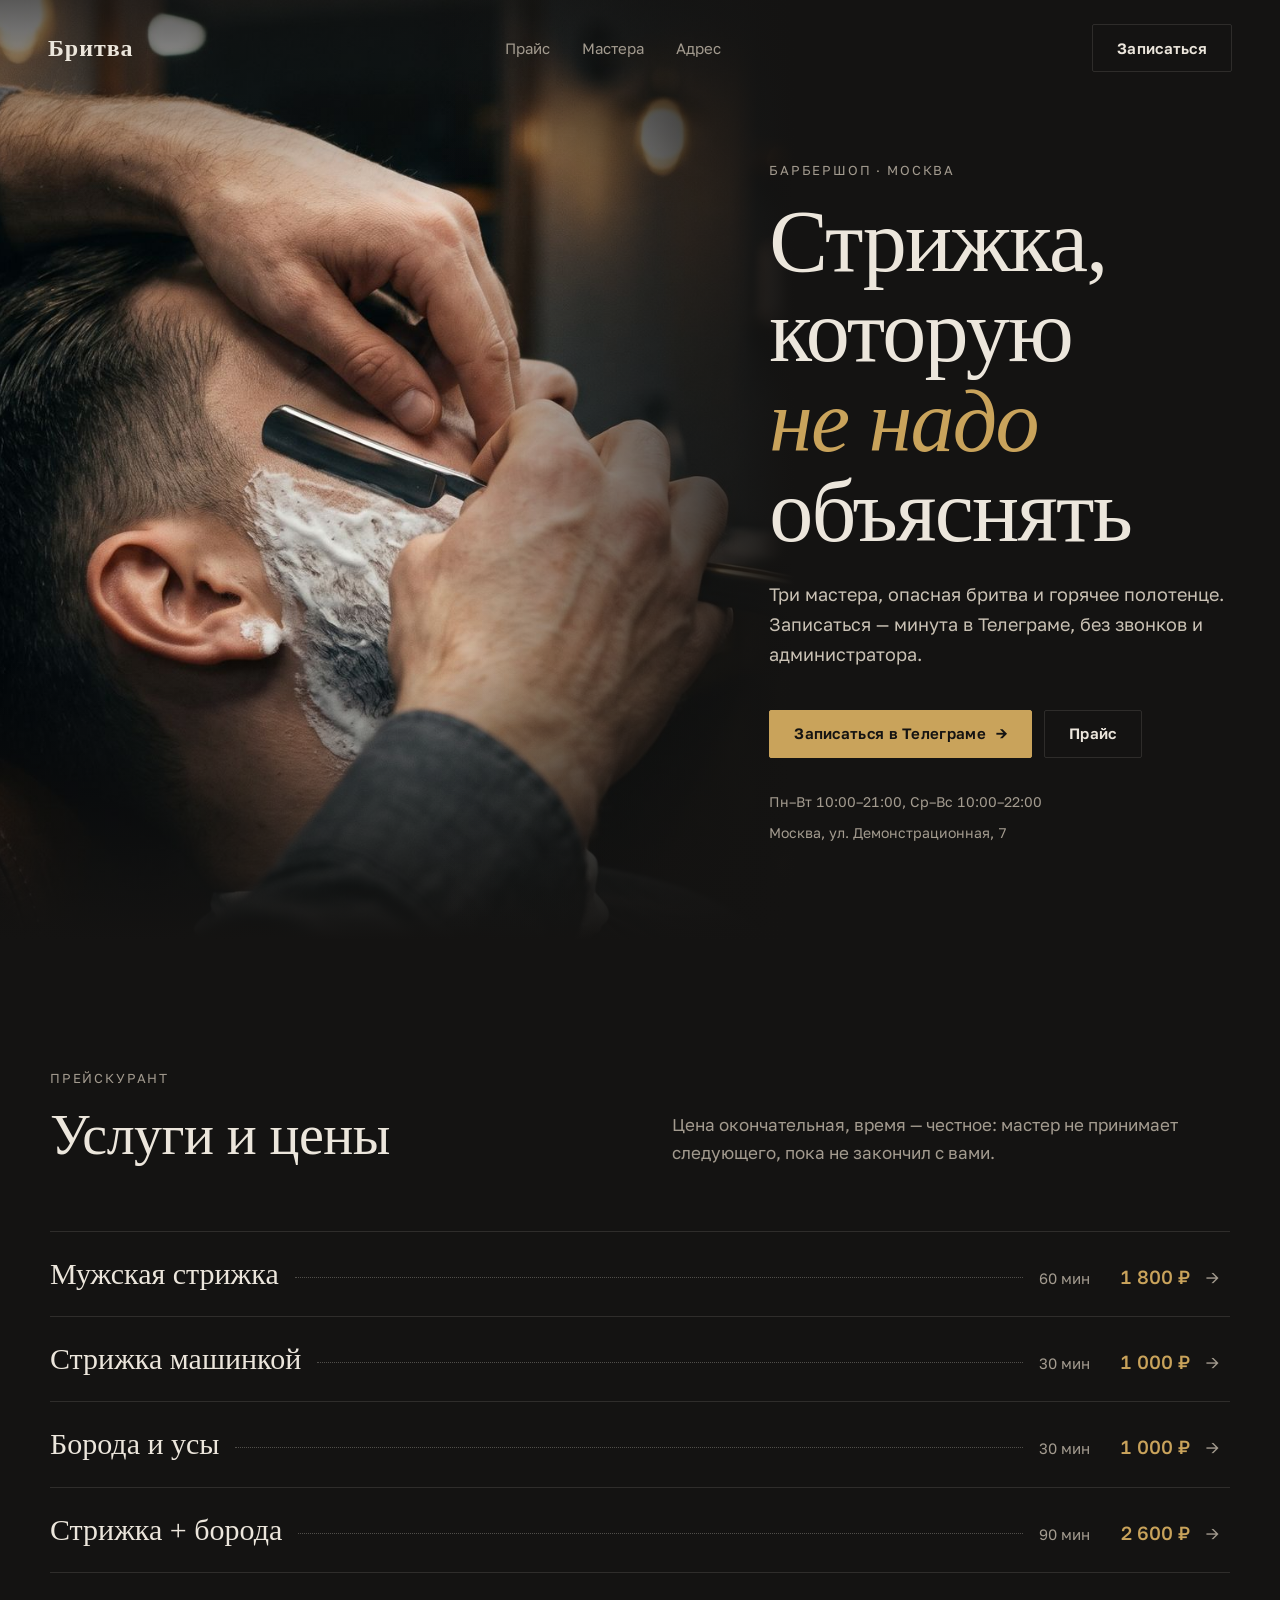
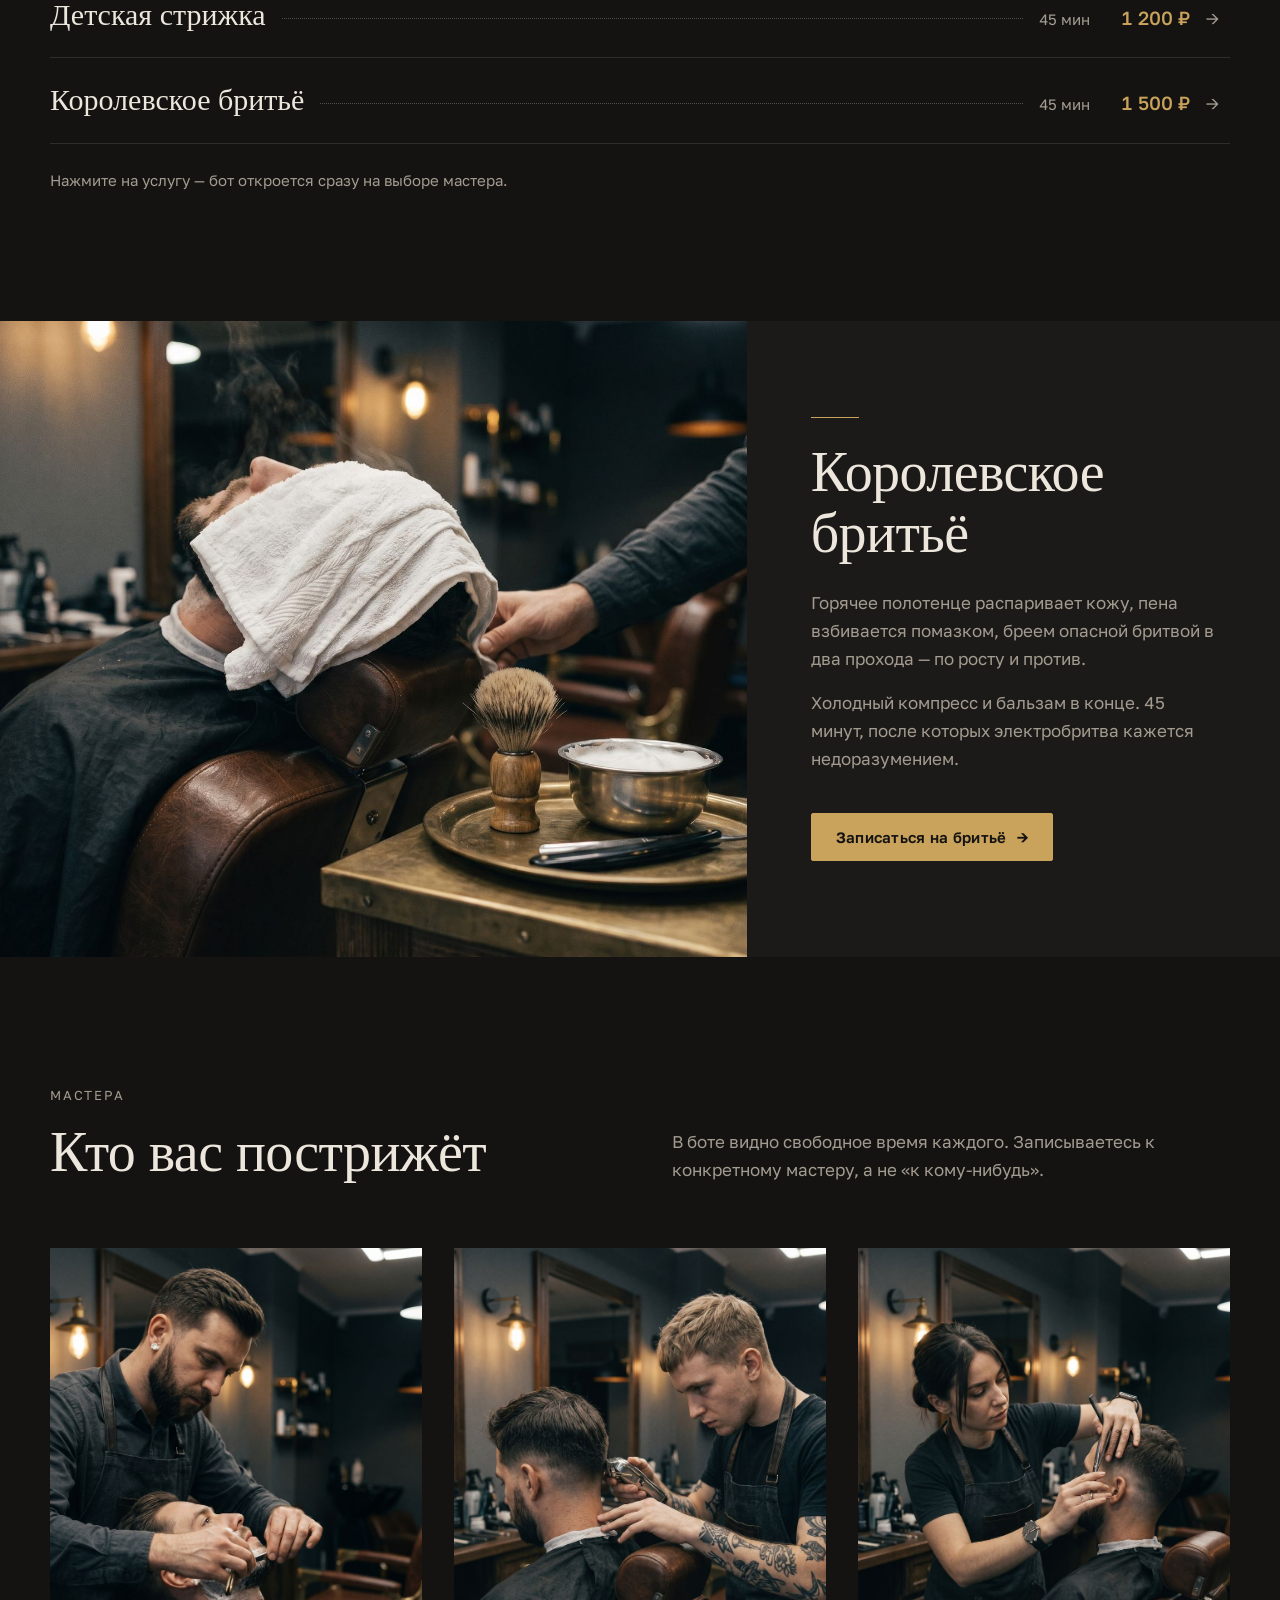
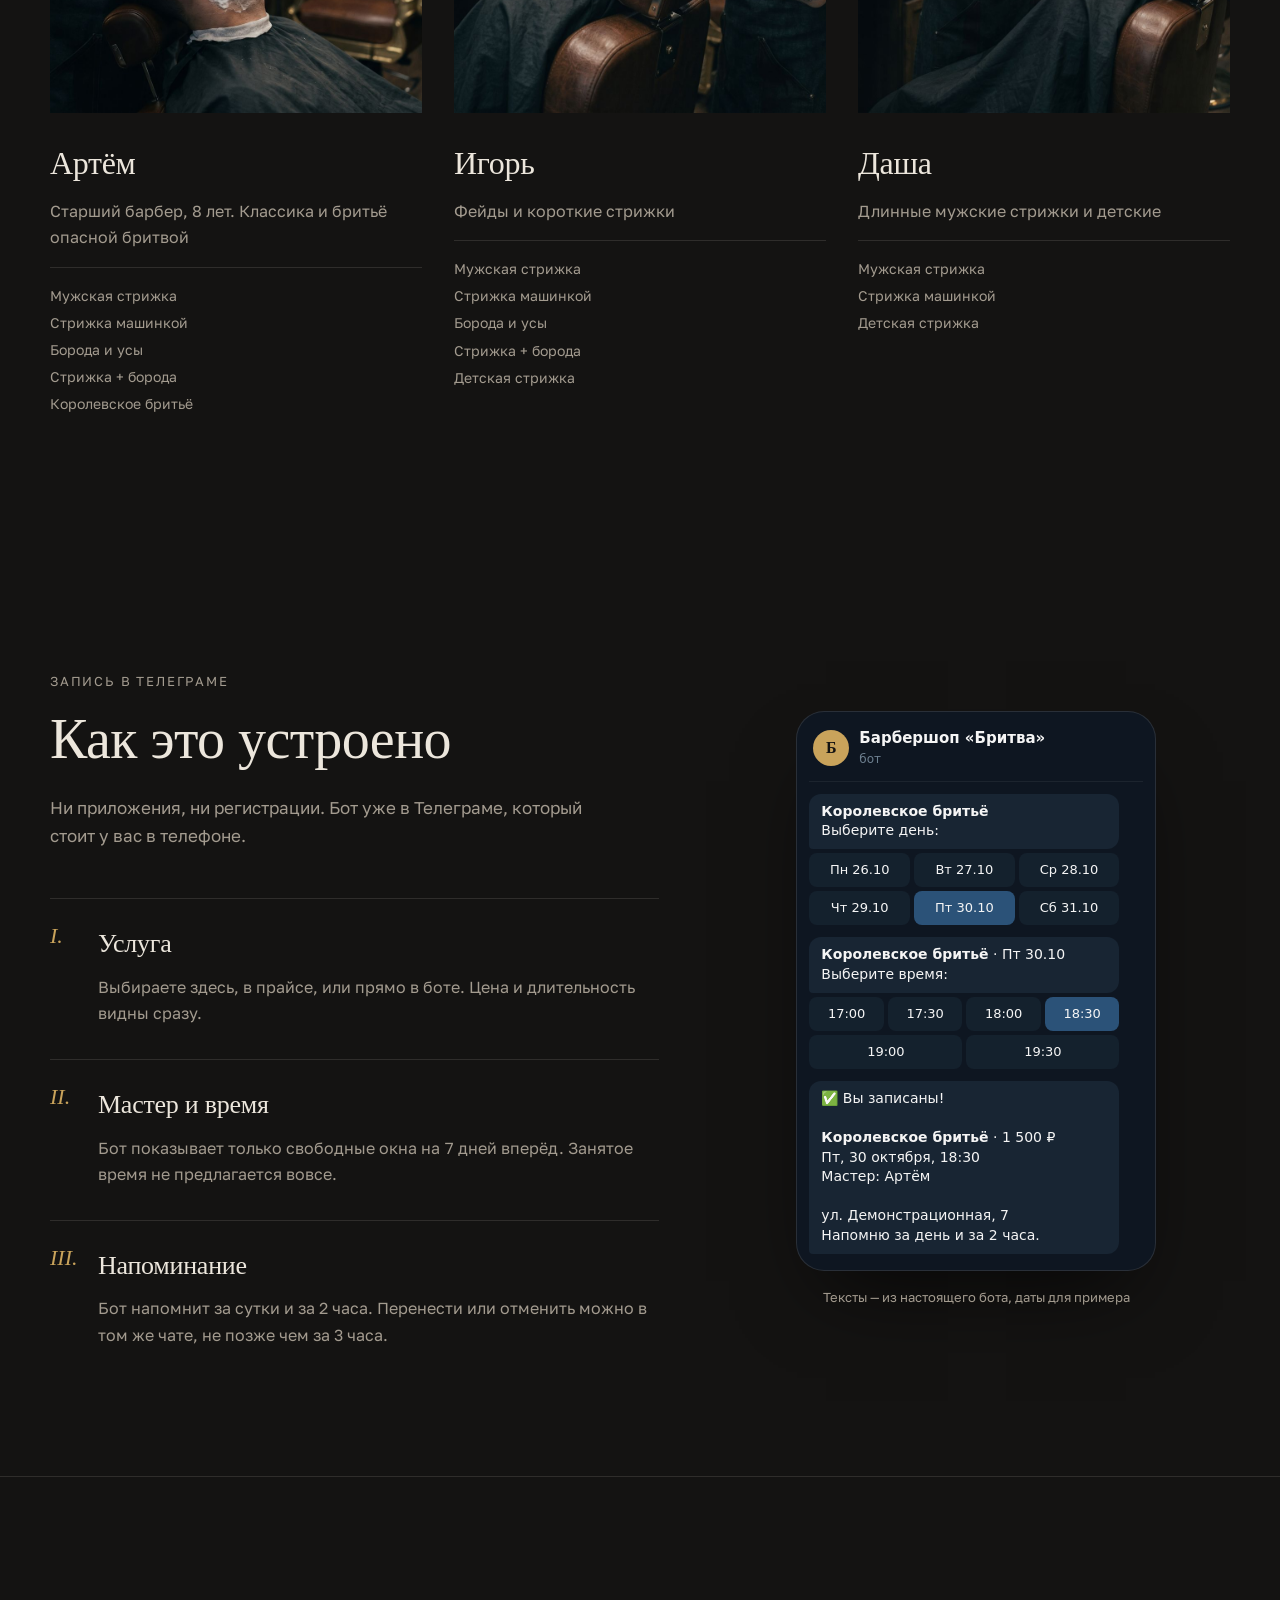
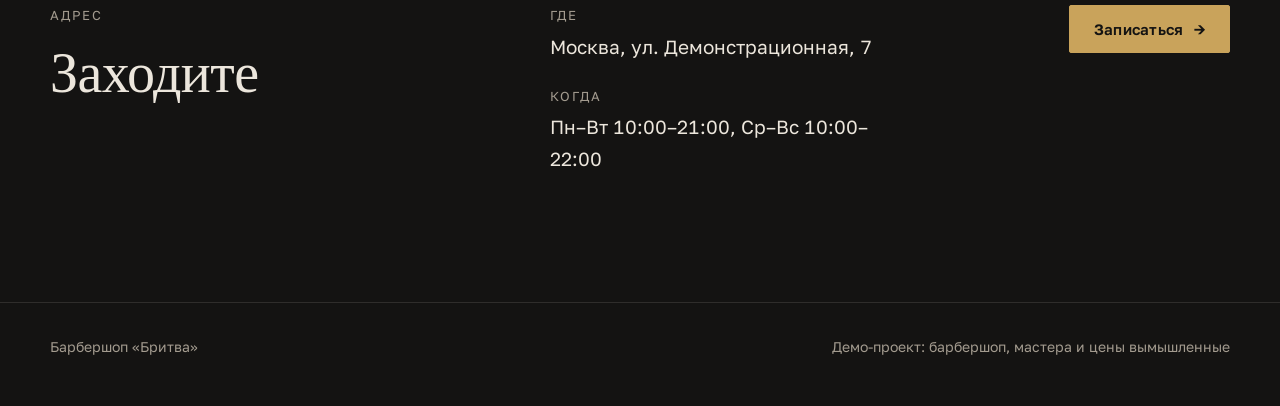
==== site/index.html @ e1ea2d34 "Сайт: фото мастеров за работой, первый экран с фото слева Снимки из Gemini сжимает site/compress.py " ====
<!doctype html>
<!-- Собрано site/build.py из template.html и bot/seed.py — руками не править -->
<html lang="ru">
<head>
<meta charset="utf-8">
<meta name="viewport" content="width=device-width, initial-scale=1">
<title>Бритва — барбершоп, запись в Телеграме</title>
<meta name="description" content="Мужские стрижки, борода и королевское бритьё. Три мастера, запись в Телеграме за минуту.">
<meta name="theme-color" content="#141312">
<link rel="icon" href="data:image/svg+xml,%3Csvg xmlns='http://www.w3.org/2000/svg' viewBox='0 0 32 32'%3E%3Crect width='32' height='32' fill='%23141312'/%3E%3Ctext x='16' y='24' font-family='Georgia,serif' font-size='22' font-weight='700' fill='%23c9a35b' text-anchor='middle'%3E%D0%91%3C/text%3E%3C/svg%3E">
<link rel="preconnect" href="https://fonts.googleapis.com">
<link rel="preconnect" href="https://fonts.gstatic.com" crossorigin>
<link href="https://fonts.googleapis.com/css2?family=Golos+Text:wght@400;500;600&family=Old+Standard+TT:ital,wght@0,400;0,700;1,400&display=swap" rel="stylesheet">
<style>
:root {
  --bg: #141312;
  --surface: #1c1a18;
  --text: #ece6dc;
  --muted: #a39b8f;
  --brass: #c9a35b;
  --line: rgb(236 230 220 / .12);
  --serif: "Old Standard TT", "Times New Roman", serif;
  --sans: "Golos Text", system-ui, sans-serif;
  --gutter: clamp(16px, 4vw, 48px);
  --wrap: 1180px;
  --section: 128px;
  --ease: cubic-bezier(.2, .7, .2, 1);
  color-scheme: dark;
}
* { box-sizing: border-box; }
html { scroll-behavior: smooth; }
body {
  margin: 0;
  background: var(--bg);
  color: var(--text);
  font: 400 17px/1.65 var(--sans);
  font-variant-numeric: tabular-nums;
  -webkit-font-smoothing: antialiased;
}
img { display: block; max-width: 100%; height: auto; }
a { color: inherit; }
:focus-visible { outline: 2px solid var(--brass); outline-offset: 3px; }

.wrap { width: min(100% - 2 * var(--gutter), var(--wrap)); margin-inline: auto; }
h1, h2, h3 { font-family: var(--serif); font-weight: 400; margin: 0; letter-spacing: -.01em; }
h2 { font-size: clamp(36px, 5vw, 56px); line-height: 1.1; }
.kicker {
  font-size: 13px; letter-spacing: .14em; text-transform: uppercase;
  color: var(--muted); margin: 0 0 16px;
}
.blade { display: block; width: 48px; height: 1px; background: var(--brass); border: 0; margin: 0 0 24px; }
.lead { color: var(--muted); max-width: 52ch; margin: 24px 0 0; }

.btn {
  display: inline-flex; align-items: center; gap: 10px;
  min-height: 48px; padding: 0 24px;
  background: var(--brass); color: var(--bg);
  font: 600 15px/1 var(--sans); letter-spacing: .02em; text-decoration: none;
  border-radius: 2px; border: 1px solid var(--brass);
  transition: background .2s var(--ease), color .2s var(--ease);
}
.btn:hover { background: #d8b673; }
.btn-ghost { background: transparent; color: var(--text); border-color: var(--line); }
.btn-ghost:hover { background: transparent; border-color: var(--brass); color: var(--brass); }

/* Шапка поверх фото: прозрачная, без липкости — кнопка записи и так есть в каждом блоке */
.top {
  position: absolute; inset: 0 0 auto; z-index: 2;
  display: flex; align-items: center; justify-content: space-between; gap: 16px;
  padding: 24px var(--gutter);
}
.logo { display: inline-flex; align-items: center; min-height: 44px; font: 700 24px/1 var(--serif); letter-spacing: .04em; text-decoration: none; }
.top nav { display: flex; gap: 32px; font-size: 15px; }
.top nav a { text-decoration: none; color: var(--muted); }
.top nav a:hover { color: var(--text); }

.hero { position: relative; min-height: min(92svh, 860px); display: grid; align-items: end; overflow: hidden; }
/* Фото только слева: рука с бритвой доходит до середины кадра и под текстом
   спорила бы с заголовком. Правый край растворяется в фоне страницы. */
.hero-photo { position: absolute; inset: 0 38% 0 0; background: var(--surface); }
.hero-photo img { width: 100%; height: 100%; object-fit: cover; object-position: 20% center; }
.hero-photo::after {
  content: ""; position: absolute; inset: 0;
  background: linear-gradient(90deg, rgb(20 19 18 / 0) 55%, var(--bg) 100%),
              linear-gradient(180deg, rgb(20 19 18 / .7) 0, rgb(20 19 18 / 0) 22%),
              linear-gradient(0deg, var(--bg) 0, rgb(20 19 18 / 0) 30%);
}
.hero-body { position: relative; z-index: 1; padding-block: 160px 96px; }
.hero-text { margin-left: auto; max-width: min(520px, 36vw); }
.hero h1 { font-size: clamp(48px, 7vw, 88px); line-height: 1.02; letter-spacing: -.02em; }
.hero h1 em { color: var(--brass); white-space: nowrap; }
.hero .lead { color: #c9c1b4; font-size: 18px; }
.hero-cta { display: flex; flex-wrap: wrap; gap: 12px; margin-top: 40px; }
.hero-facts { display: flex; flex-wrap: wrap; gap: 8px 24px; margin: 32px 0 0; padding: 0; list-style: none; font-size: 14px; color: var(--muted); }

section { padding-block: var(--section); }
.head { display: grid; grid-template-columns: 1fr 1fr; gap: 24px 64px; align-items: end; margin-bottom: 64px; }
.head .lead { margin: 0; }

/* Прейскурант: каждая строка — ссылка на запись этой услуги */
.menu { list-style: none; margin: 0; padding: 0; border-top: 1px solid var(--line); }
.menu-row {
  display: grid; grid-template-columns: auto 1fr auto auto 24px; align-items: baseline; gap: 16px;
  padding: 24px 0; border-bottom: 1px solid var(--line); text-decoration: none;
}
.menu-title { font: 400 clamp(22px, 2.6vw, 30px)/1.2 var(--serif); }
.menu-leader { border-bottom: 1px dotted rgb(236 230 220 / .28); transform: translateY(-6px); }
.menu-min { color: var(--muted); font-size: 15px; }
.menu-price { color: var(--brass); font-weight: 500; font-size: 19px; min-width: 7ch; text-align: right; }
.menu-go { color: var(--muted); transition: transform .2s var(--ease), color .2s var(--ease); }
.menu-row:hover .menu-title, .menu-row:focus-visible .menu-title { color: var(--brass); }
.menu-row:hover .menu-go, .menu-row:focus-visible .menu-go { color: var(--brass); transform: translateX(4px); }
.menu-note { color: var(--muted); font-size: 15px; margin: 24px 0 0; }

.feature { display: grid; grid-template-columns: 7fr 5fr; background: var(--surface); }
.feature-photo { min-height: 520px; background: var(--bg); }
.feature-photo img { width: 100%; height: 100%; object-fit: cover; }
.feature-body { padding: 96px clamp(24px, 5vw, 80px); align-self: center; }
.feature-body h2 { margin-bottom: 24px; }
.feature-body p { color: var(--muted); margin: 0 0 16px; max-width: 42ch; }
.feature-body .btn { margin-top: 24px; }

.masters { display: grid; grid-template-columns: repeat(3, 1fr); gap: 32px; }
.master figure { margin: 0; aspect-ratio: 4 / 5; background: var(--surface); overflow: hidden; }
.master img { width: 100%; height: 100%; object-fit: cover; }
.master h3 { font-size: 32px; margin: 24px 0 8px; }
.master p { color: var(--muted); margin: 0 0 16px; font-size: 16px; }
.master ul { list-style: none; margin: 0; padding: 16px 0 0; border-top: 1px solid var(--line); font-size: 14px; color: var(--muted); }
.master li + li { margin-top: 4px; }

.how { display: grid; grid-template-columns: 6fr 5fr; gap: 64px; align-items: center; }
.steps { list-style: none; margin: 48px 0 0; padding: 0; display: grid; gap: 32px; counter-reset: step; }
.steps li { display: grid; grid-template-columns: 48px 1fr; border-top: 1px solid var(--line); padding-top: 24px; counter-increment: step; }
.steps li::before { content: counter(step, upper-roman) "."; grid-row: span 2; font: italic 400 22px/1.2 var(--serif); color: var(--brass); }
.steps h3 { font-size: 26px; margin: 0 0 8px; }
.steps p { margin: 0; color: var(--muted); font-size: 16px; }

/* Макет переписки: цвета тёмной темы Telegram, а не палитры сайта, — узнаваться должен чат */
.phone { margin: 0; justify-self: center; width: min(100%, 360px); }
.chat {
  border: 1px solid var(--line); border-radius: 28px; padding: 16px 12px 12px;
  background: #0e1621; font: 400 14px/1.4 system-ui, sans-serif; color: #f5f5f5;
  box-shadow: 0 40px 80px -30px rgb(0 0 0 / .7);
}
.chat-head { display: flex; align-items: center; gap: 10px; padding: 0 4px 12px; border-bottom: 1px solid rgb(255 255 255 / .06); margin-bottom: 12px; }
.chat-ava { width: 36px; height: 36px; border-radius: 50%; display: grid; place-items: center; background: var(--brass); color: var(--bg); font: 700 16px/1 var(--serif); }
.chat-head b { display: block; font-size: 15px; }
.chat-head small { color: #6d7f8f; font-size: 12px; }
.msg { background: #182533; border-radius: 12px 12px 12px 4px; padding: 8px 12px; margin: 0 24px 4px 0; white-space: pre-line; }
.keys { display: grid; gap: 4px; margin: 0 24px 12px 0; }
.keys div { display: grid; grid-auto-flow: column; grid-auto-columns: 1fr; gap: 4px; }
.keys span { background: rgb(24 37 51 / .7); border-radius: 8px; padding: 8px 4px; text-align: center; font-size: 13px; }
.keys .on { background: #2b5278; }
.phone figcaption { margin-top: 16px; text-align: center; font-size: 13px; color: var(--muted); }

/* Липкая запись на телефоне: прайс длинный, до кнопки в шапке далеко */
.dock { display: none; }
@media (max-width: 600px) {
  .dock {
    display: flex; position: fixed; inset: auto 12px 12px; z-index: 5; justify-content: center;
    transition: transform .25s var(--ease), opacity .25s var(--ease);
  }
  .dock .btn { width: 100%; justify-content: center; box-shadow: 0 12px 32px rgb(0 0 0 / .5); }
  .dock[data-hidden] { transform: translateY(150%); opacity: 0; pointer-events: none; }
  footer { padding-bottom: 96px; }
}

.visit { border-top: 1px solid var(--line); }
.visit-grid { display: grid; grid-template-columns: 5fr 4fr 3fr; gap: 48px; align-items: start; }
.visit dl { margin: 0; display: grid; gap: 24px; }
.visit dt { font-size: 13px; letter-spacing: .14em; text-transform: uppercase; color: var(--muted); margin-bottom: 4px; }
.visit dd { margin: 0; font-size: 19px; }
.visit .cta { justify-self: end; }

footer { padding-block: 32px 48px; border-top: 1px solid var(--line); color: var(--muted); font-size: 14px; }
footer .wrap { display: flex; flex-wrap: wrap; justify-content: space-between; gap: 8px 24px; }

.ph { display: grid; place-items: center; width: 100%; height: 100%; color: var(--muted); font-size: 13px; letter-spacing: .14em; text-transform: uppercase; border: 1px dashed var(--line); }

/* Один срежиссированный момент — вход заголовка; остальное не двигается само */
@keyframes rise { from { opacity: 0; transform: translateY(12px); } }
.hero-text > * { animation: rise .7s var(--ease) both; }
.hero-text > :nth-child(2) { animation-delay: .08s; }
.hero-text > :nth-child(3) { animation-delay: .16s; }
.hero-text > :nth-child(4) { animation-delay: .24s; }
@media (prefers-reduced-motion: reduce) {
  html { scroll-behavior: auto; }
  *, *::before, *::after { animation: none !important; transition: none !important; }
}

@media (max-width: 900px) {
  :root { --section: 80px; }
  .top nav { display: none; }
  /* Узко делить экран пополам нельзя: фото на всю ширину, текст поверх нижней тёмной части */
  .hero-photo { inset: 0; }
  .hero-photo::after { background: linear-gradient(180deg, rgb(20 19 18 / .6) 0, rgb(20 19 18 / 0) 25%, rgb(20 19 18 / .3) 45%, var(--bg) 85%); }
  .hero-text { max-width: 560px; margin-left: 0; }
  .head, .feature, .visit-grid { grid-template-columns: 1fr; }
  .head { margin-bottom: 40px; }
  .feature-photo { min-height: 0; aspect-ratio: 3 / 2; }
  .feature-body { padding: 56px var(--gutter); }
  .masters { grid-template-columns: 1fr; gap: 48px; }
  .how { grid-template-columns: 1fr; gap: 56px; }
  .master figure { aspect-ratio: 4 / 5; max-height: 520px; }
  .visit .cta { justify-self: start; }
}
@media (max-width: 600px) {
  body { font-size: 16px; }
  .hero { min-height: 0; align-items: stretch; }
  .hero-photo { position: relative; aspect-ratio: 4 / 5; inset: auto; }
  .hero-photo img { object-position: 35% center; }
  .hero-photo::after { background: linear-gradient(0deg, var(--bg) 0, rgb(20 19 18 / 0) 45%); }
  .hero { display: block; }
  .hero-body { padding-block: 0 64px; margin-top: -96px; }
  .hero-cta .btn { flex: 1 1 100%; justify-content: center; }
  .menu-row { grid-template-columns: 1fr auto 20px; gap: 4px 12px; padding: 20px 0; }
  .menu-leader { display: none; }
  .menu-title { grid-column: 1; }
  .menu-price { grid-column: 2; grid-row: 1; }
  .menu-go { grid-column: 3; grid-row: 1; }
  .menu-min { grid-column: 1; grid-row: 2; font-size: 14px; }
}
</style>
</head>
<body>

<header class="hero">
  <div class="top">
    <a class="logo" href="#">Бритва</a>
    <nav aria-label="Разделы">
      <a href="#price">Прайс</a>
      <a href="#masters">Мастера</a>
      <a href="#visit">Адрес</a>
    </nav>
    <a class="btn btn-ghost" href="https://t.me/britvaa_demo_bot">Записаться</a>
  </div>
  <div class="hero-photo"><img src="img/hero.jpg" alt="Кресло и зеркало в зале барбершопа" width="1600" height="900" fetchpriority="high" decoding="async"></div>
  <div class="wrap hero-body">
    <div class="hero-text">
      <p class="kicker">Барбершоп · Москва</p>
      <h1>Стрижка, которую <em>не надо</em> объяснять</h1>
      <p class="lead">Три мастера, опасная бритва и горячее полотенце. Записаться — минута в Телеграме, без звонков и администратора.</p>
      <div class="hero-cta">
        <a class="btn" href="https://t.me/britvaa_demo_bot">Записаться в Телеграме <span aria-hidden="true">→</span></a>
        <a class="btn btn-ghost" href="#price">Прайс</a>
      </div>
      <ul class="hero-facts">
        <li>Пн–Вт 10:00–21:00, Ср–Вс 10:00–22:00</li>
        <li>Москва, ул. Демонстрационная, 7</li>
      </ul>
    </div>
  </div>
</header>

<main>
<section id="price">
  <div class="wrap">
    <div class="head">
      <div>
        <p class="kicker">Прейскурант</p>
        <h2>Услуги и цены</h2>
      </div>
      <p class="lead">Цена окончательная, время — честное: мастер не принимает следующего, пока не закончил с вами.</p>
    </div>
    <ol class="menu">
      <li><a class="menu-row" href="https://t.me/britvaa_demo_bot?start=s1"><span class="menu-title">Мужская стрижка</span><span class="menu-leader"></span><span class="menu-min">60&nbsp;мин</span><span class="menu-price">1&nbsp;800&nbsp;₽</span><span class="menu-go" aria-hidden="true">→</span></a></li>
      <li><a class="menu-row" href="https://t.me/britvaa_demo_bot?start=s2"><span class="menu-title">Стрижка машинкой</span><span class="menu-leader"></span><span class="menu-min">30&nbsp;мин</span><span class="menu-price">1&nbsp;000&nbsp;₽</span><span class="menu-go" aria-hidden="true">→</span></a></li>
      <li><a class="menu-row" href="https://t.me/britvaa_demo_bot?start=s3"><span class="menu-title">Борода и усы</span><span class="menu-leader"></span><span class="menu-min">30&nbsp;мин</span><span class="menu-price">1&nbsp;000&nbsp;₽</span><span class="menu-go" aria-hidden="true">→</span></a></li>
      <li><a class="menu-row" href="https://t.me/britvaa_demo_bot?start=s4"><span class="menu-title">Стрижка + борода</span><span class="menu-leader"></span><span class="menu-min">90&nbsp;мин</span><span class="menu-price">2&nbsp;600&nbsp;₽</span><span class="menu-go" aria-hidden="true">→</span></a></li>
      <li><a class="menu-row" href="https://t.me/britvaa_demo_bot?start=s5"><span class="menu-title">Детская стрижка</span><span class="menu-leader"></span><span class="menu-min">45&nbsp;мин</span><span class="menu-price">1&nbsp;200&nbsp;₽</span><span class="menu-go" aria-hidden="true">→</span></a></li>
      <li><a class="menu-row" href="https://t.me/britvaa_demo_bot?start=s6"><span class="menu-title">Королевское бритьё</span><span class="menu-leader"></span><span class="menu-min">45&nbsp;мин</span><span class="menu-price">1&nbsp;500&nbsp;₽</span><span class="menu-go" aria-hidden="true">→</span></a></li>
    </ol>
    <p class="menu-note">Нажмите на услугу — бот откроется сразу на выборе мастера.</p>
  </div>
</section>

<div class="feature">
  <div class="feature-photo"><img src="img/detail-shave.jpg" alt="Королевское бритьё опасной бритвой" width="1500" height="1000" loading="lazy" decoding="async"></div>
  <div class="feature-body">
    <hr class="blade">
    <h2>Королевское бритьё</h2>
    <p>Горячее полотенце распаривает кожу, пена взбивается помазком, бреем опасной бритвой в два прохода — по росту и против.</p>
    <p>Холодный компресс и бальзам в конце. 45 минут, после которых электробритва кажется недоразумением.</p>
    <a class="btn" href="https://t.me/britvaa_demo_bot?start=s6">Записаться на бритьё <span aria-hidden="true">→</span></a>
  </div>
</div>

<section id="masters">
  <div class="wrap">
    <div class="head">
      <div>
        <p class="kicker">Мастера</p>
        <h2>Кто вас пострижёт</h2>
      </div>
      <p class="lead">В боте видно свободное время каждого. Записываетесь к конкретному мастеру, а не «к кому-нибудь».</p>
    </div>
    <div class="masters">
      <article class="master">
        <figure><img src="img/master-artem.jpg" alt="Барбер Артём" width="800" height="1000" loading="lazy" decoding="async"></figure>
        <h3>Артём</h3>
        <p>Старший барбер, 8 лет. Классика и бритьё опасной бритвой</p>
        <ul aria-label="Услуги мастера"><li>Мужская стрижка</li><li>Стрижка машинкой</li><li>Борода и усы</li><li>Стрижка + борода</li><li>Королевское бритьё</li></ul>
      </article>
      <article class="master">
        <figure><img src="img/master-igor.jpg" alt="Барбер Игорь" width="800" height="1000" loading="lazy" decoding="async"></figure>
        <h3>Игорь</h3>
        <p>Фейды и короткие стрижки</p>
        <ul aria-label="Услуги мастера"><li>Мужская стрижка</li><li>Стрижка машинкой</li><li>Борода и усы</li><li>Стрижка + борода</li><li>Детская стрижка</li></ul>
      </article>
      <article class="master">
        <figure><img src="img/master-dasha.jpg" alt="Барбер Даша" width="800" height="1000" loading="lazy" decoding="async"></figure>
        <h3>Даша</h3>
        <p>Длинные мужские стрижки и детские</p>
        <ul aria-label="Услуги мастера"><li>Мужская стрижка</li><li>Стрижка машинкой</li><li>Детская стрижка</li></ul>
      </article>
    </div>
  </div>
</section>

<section id="how">
  <div class="wrap how">
    <div>
      <p class="kicker">Запись в Телеграме</p>
      <h2>Как это устроено</h2>
      <p class="lead">Ни приложения, ни регистрации. Бот уже в Телеграме, который стоит у вас в телефоне.</p>
    <ol class="steps">
      <li>
        <h3>Услуга</h3>
        <p>Выбираете здесь, в прайсе, или прямо в боте. Цена и длительность видны сразу.</p>
      </li>
      <li>
        <h3>Мастер и время</h3>
        <p>Бот показывает только свободные окна на 7&nbsp;дней вперёд. Занятое время не предлагается вовсе.</p>
      </li>
      <li>
        <h3>Напоминание</h3>
        <p>Бот напомнит за сутки и за 2&nbsp;часа. Перенести или отменить можно в том же чате, не позже чем за 3&nbsp;часа.</p>
      </li>
    </ol>
    </div>
    <figure class="phone" aria-label="Пример переписки с ботом записи">
      <div class="chat">
        <div class="chat-head"><span class="chat-ava">Б</span><div><b>Барбершоп «Бритва»</b><small>бот</small></div></div>
        <p class="msg"><b>Королевское бритьё</b>
Выберите день:</p>
        <div class="keys" aria-hidden="true"><div><span>Пн 26.10</span><span>Вт 27.10</span><span>Ср 28.10</span></div><div><span>Чт 29.10</span><span class="on">Пт 30.10</span><span>Сб 31.10</span></div></div>
        <p class="msg"><b>Королевское бритьё</b> · Пт 30.10
Выберите время:</p>
        <div class="keys" aria-hidden="true"><div><span>17:00</span><span>17:30</span><span>18:00</span><span class="on">18:30</span></div><div><span>19:00</span><span>19:30</span></div></div>
        <p class="msg">✅ Вы записаны!

<b>Королевское бритьё</b> · 1&nbsp;500&nbsp;₽
Пт, 30 октября, 18:30
Мастер: Артём

ул. Демонстрационная, 7
Напомню за день и за 2&nbsp;часа.</p>
      </div>
      <figcaption>Тексты — из настоящего бота, даты для примера</figcaption>
    </figure>
  </div>
</section>

<section id="visit" class="visit">
  <div class="wrap visit-grid">
    <div>
      <p class="kicker">Адрес</p>
      <h2>Заходите</h2>
    </div>
    <dl>
      <div><dt>Где</dt><dd>Москва, ул. Демонстрационная, 7</dd></div>
      <div><dt>Когда</dt><dd>Пн–Вт 10:00–21:00, Ср–Вс 10:00–22:00</dd></div>

    </dl>
    <a class="btn cta" href="https://t.me/britvaa_demo_bot">Записаться <span aria-hidden="true">→</span></a>
  </div>
</section>
</main>

<footer>
  <div class="wrap">
    <span>Барбершоп «Бритва»</span>
    <span>Демо-проект: барбершоп, мастера и цены вымышленные</span>
  </div>
</footer>

<div class="dock" data-hidden>
  <a class="btn" href="https://t.me/britvaa_demo_bot">Записаться в Телеграме <span aria-hidden="true">→</span></a>
</div>
<script>
// Пока видна кнопка первого экрана, вторая внизу только дублирует её
(() => {
  const dock = document.querySelector(".dock");
  const hero = document.querySelector(".hero-cta");
  if (!dock || !hero) return;
  let queued = false;
  const update = () => {
    queued = false;
    dock.toggleAttribute("data-hidden", hero.getBoundingClientRect().bottom > 0);
  };
  addEventListener("scroll", () => {
    if (!queued) { queued = true; requestAnimationFrame(update); }
  }, { passive: true });
  update();
})();
</script>
</body>
</html>
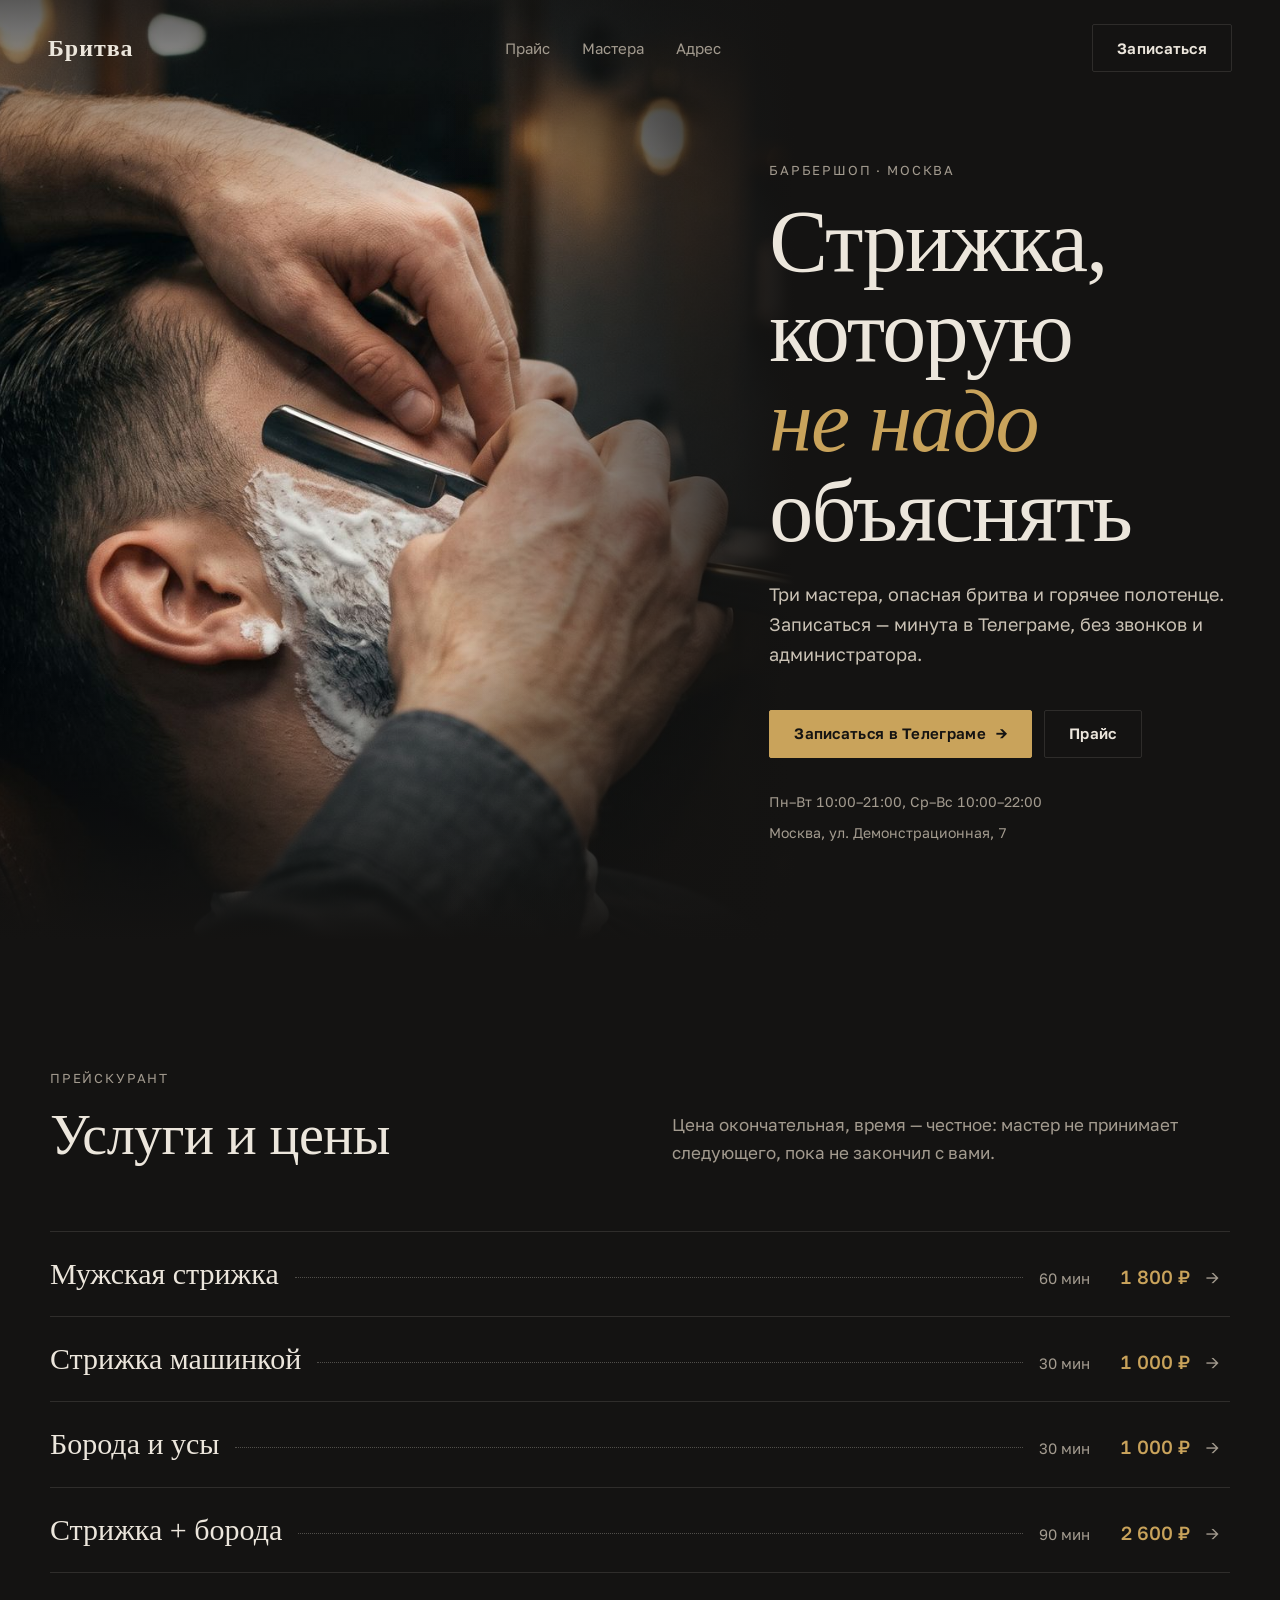
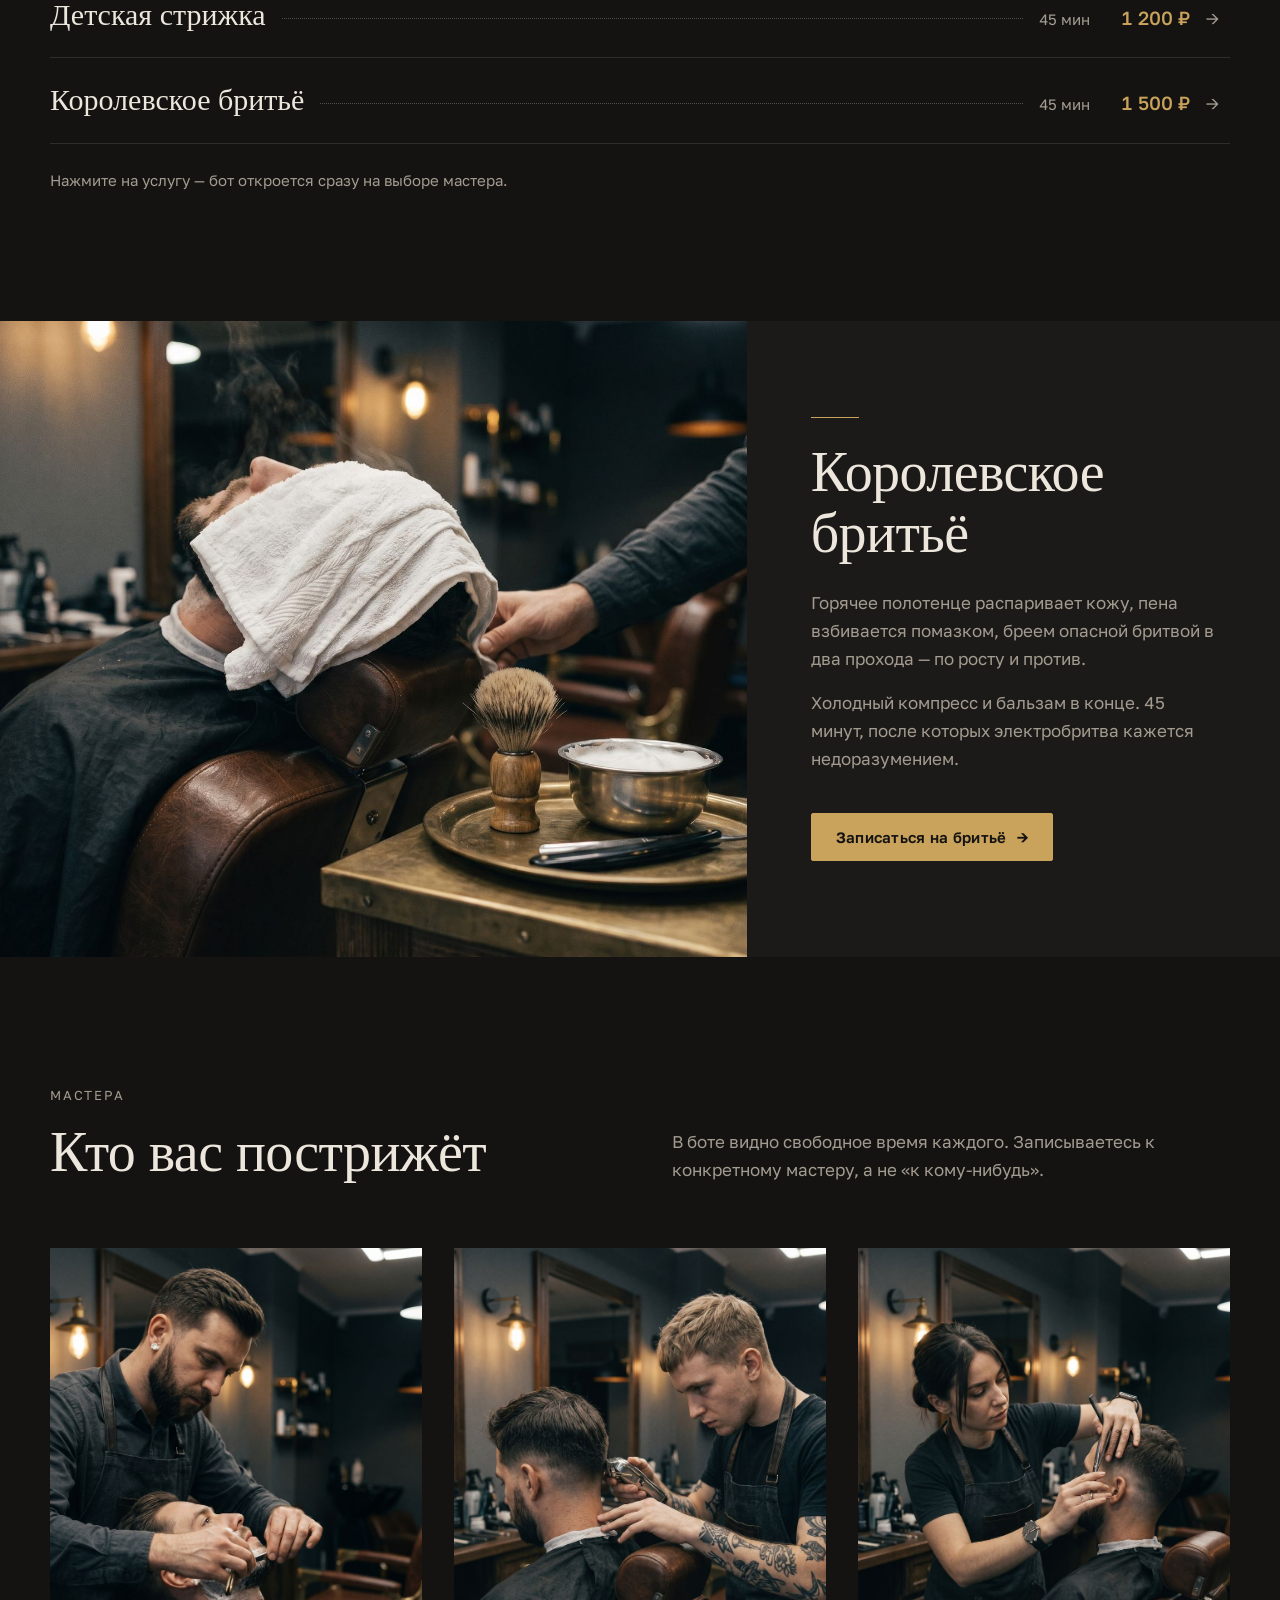
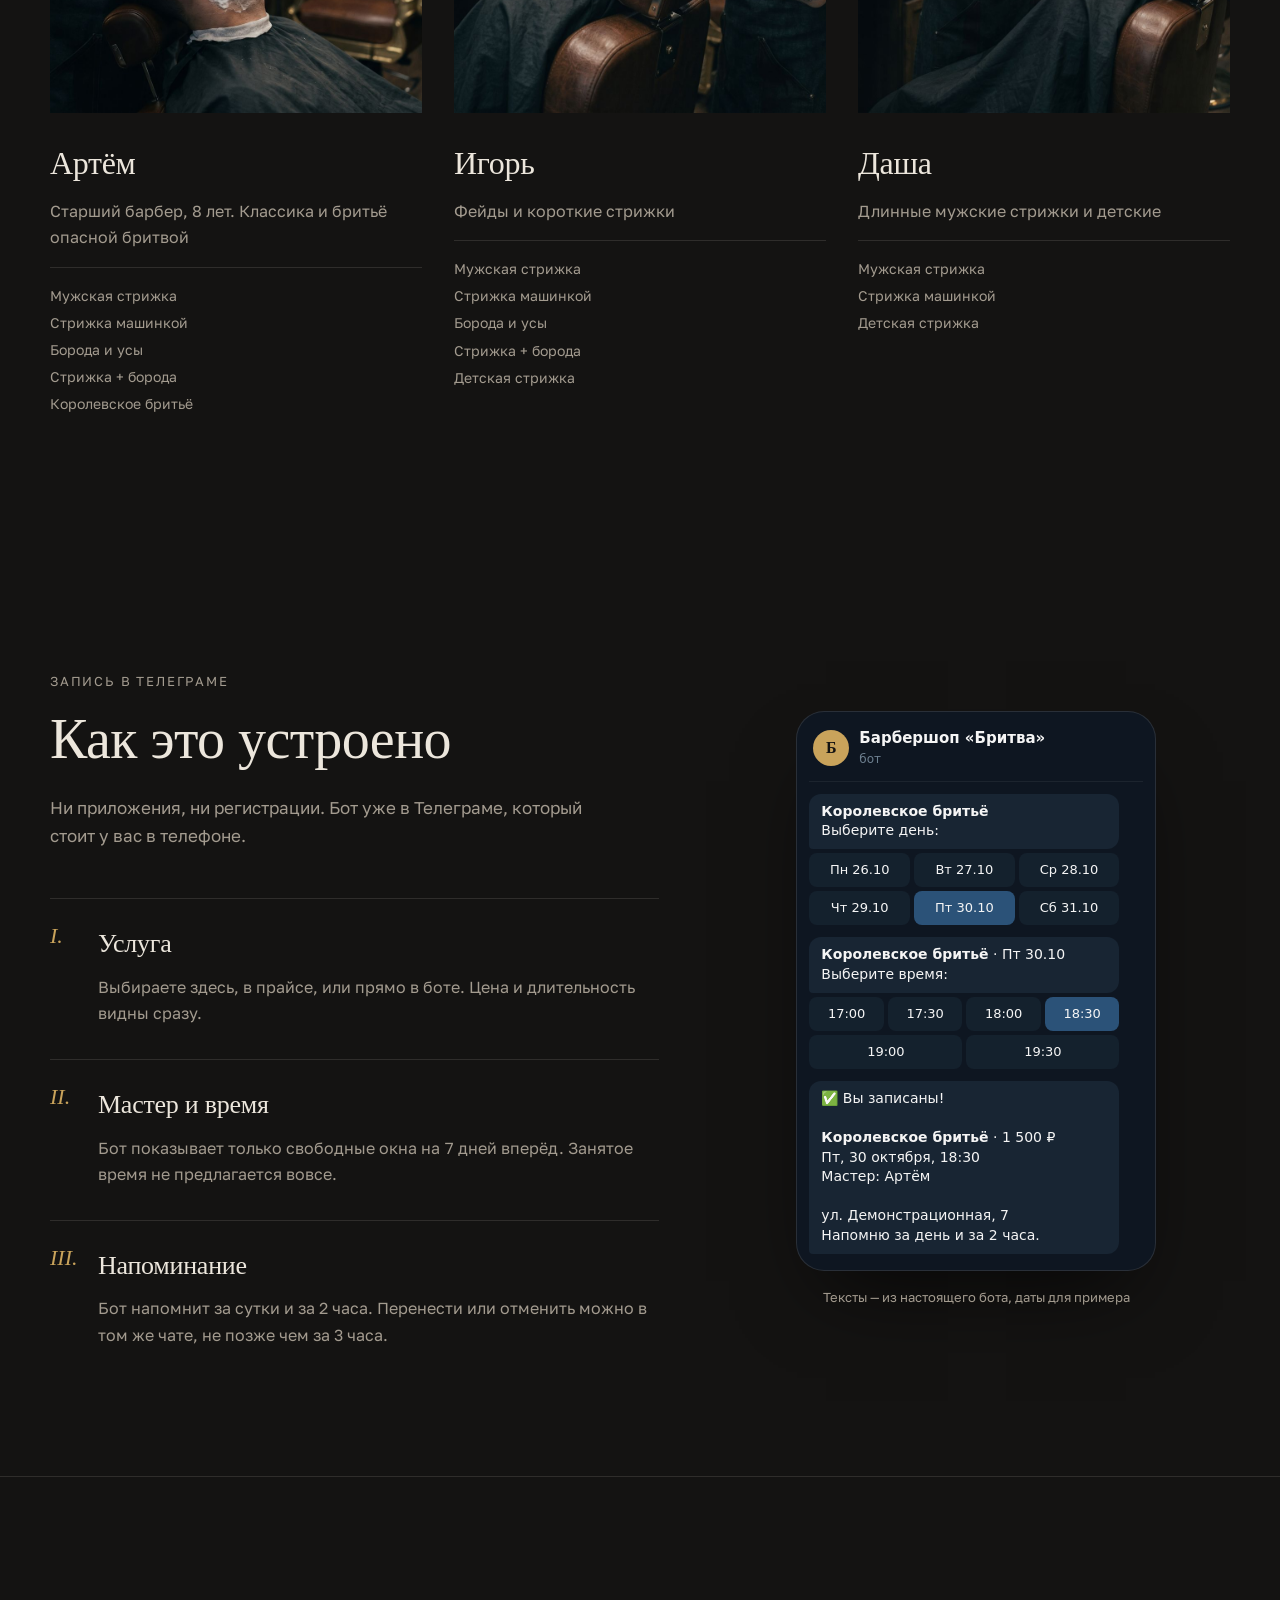
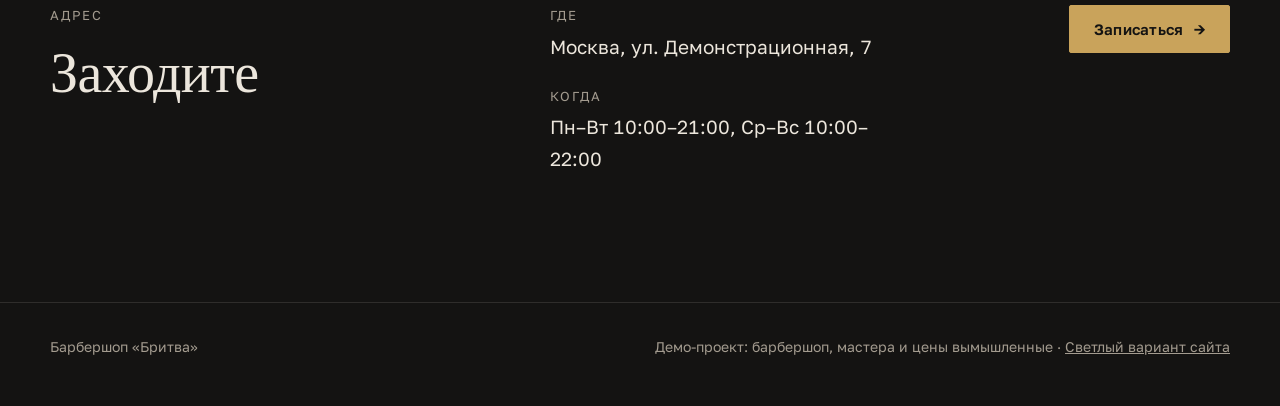
==== commit 7b7a632b: "Сайт: оба варианта остаются, ссылки друг на друга в подвале Co-Authored-By: Claude Opus 5.5 <noreply" ====
--- a/site/index.html
+++ b/site/index.html
@@ -380,7 +380,7 @@
 <footer>
   <div class="wrap">
     <span>Барбершоп «Бритва»</span>
-    <span>Демо-проект: барбершоп, мастера и цены вымышленные</span>
+    <span>Демо-проект: барбершоп, мастера и цены вымышленные · <a href="v2.html">Светлый вариант сайта</a></span>
   </div>
 </footer>
 
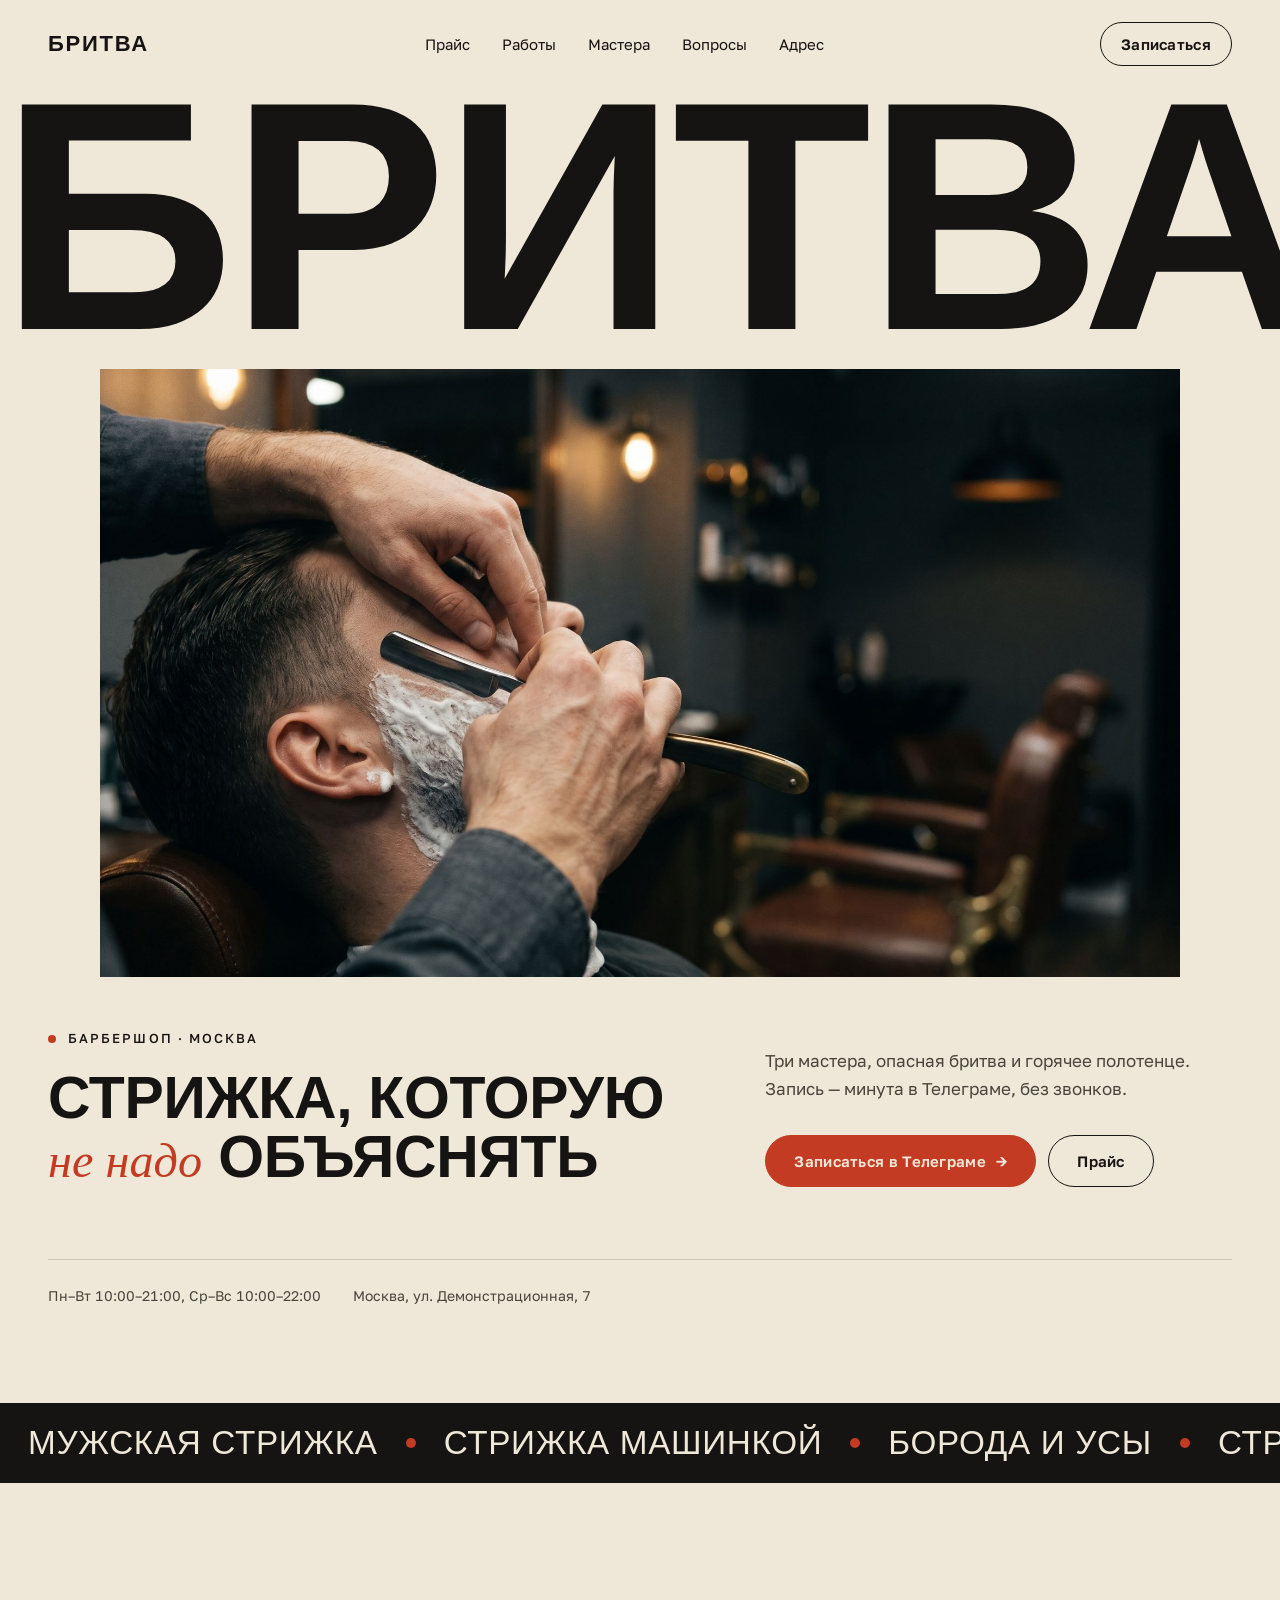
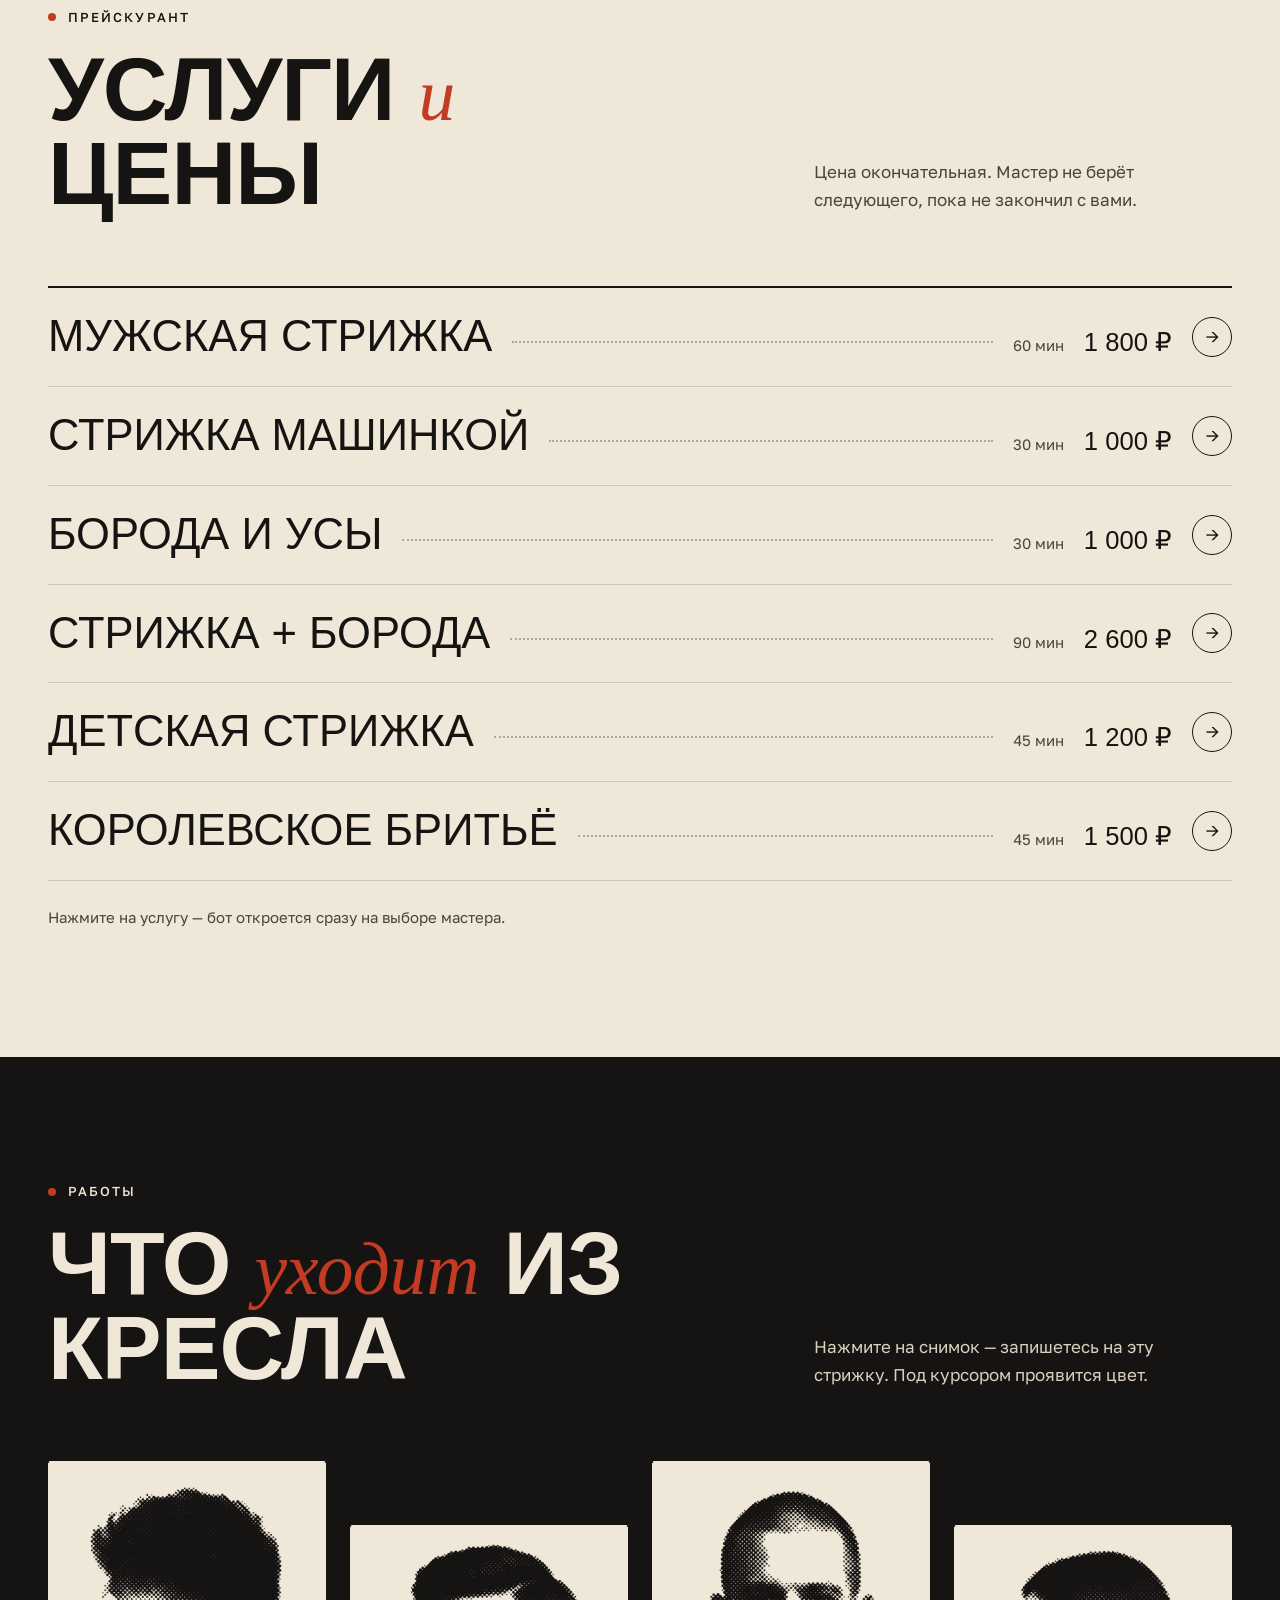
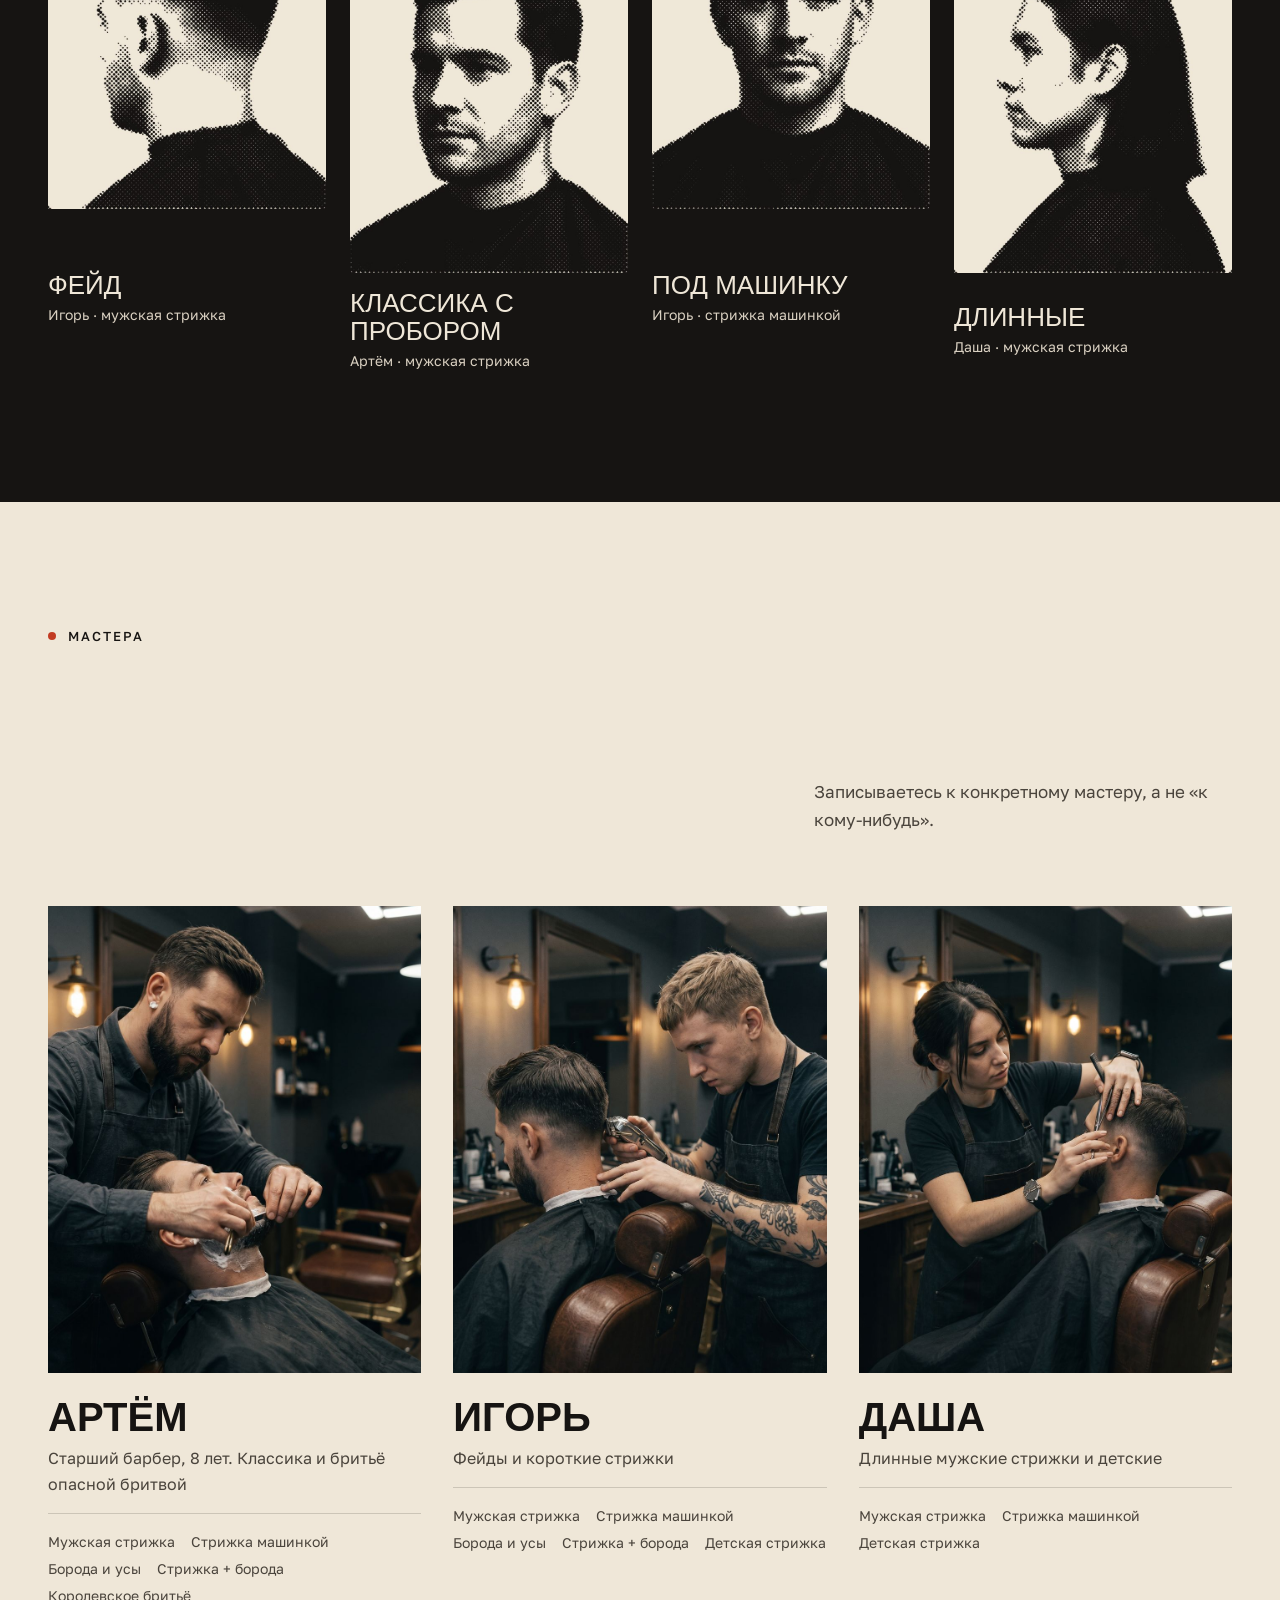
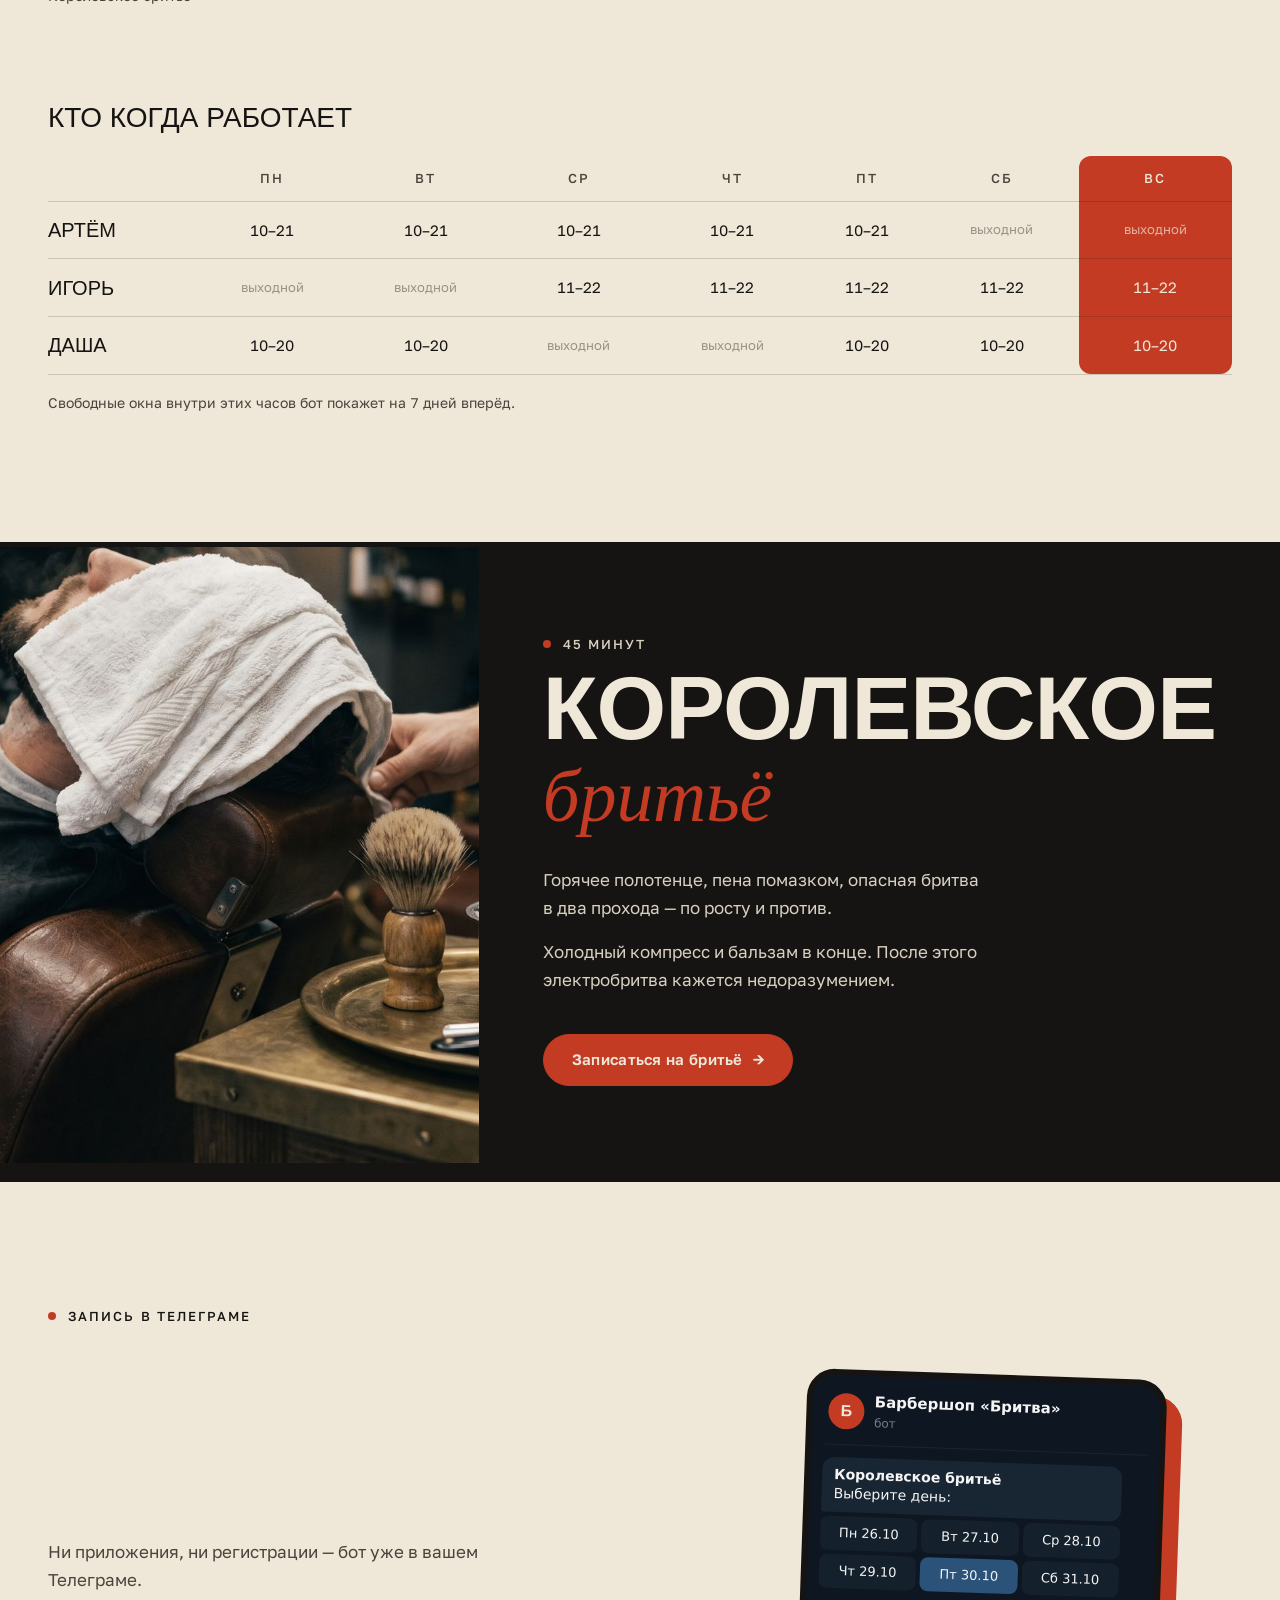
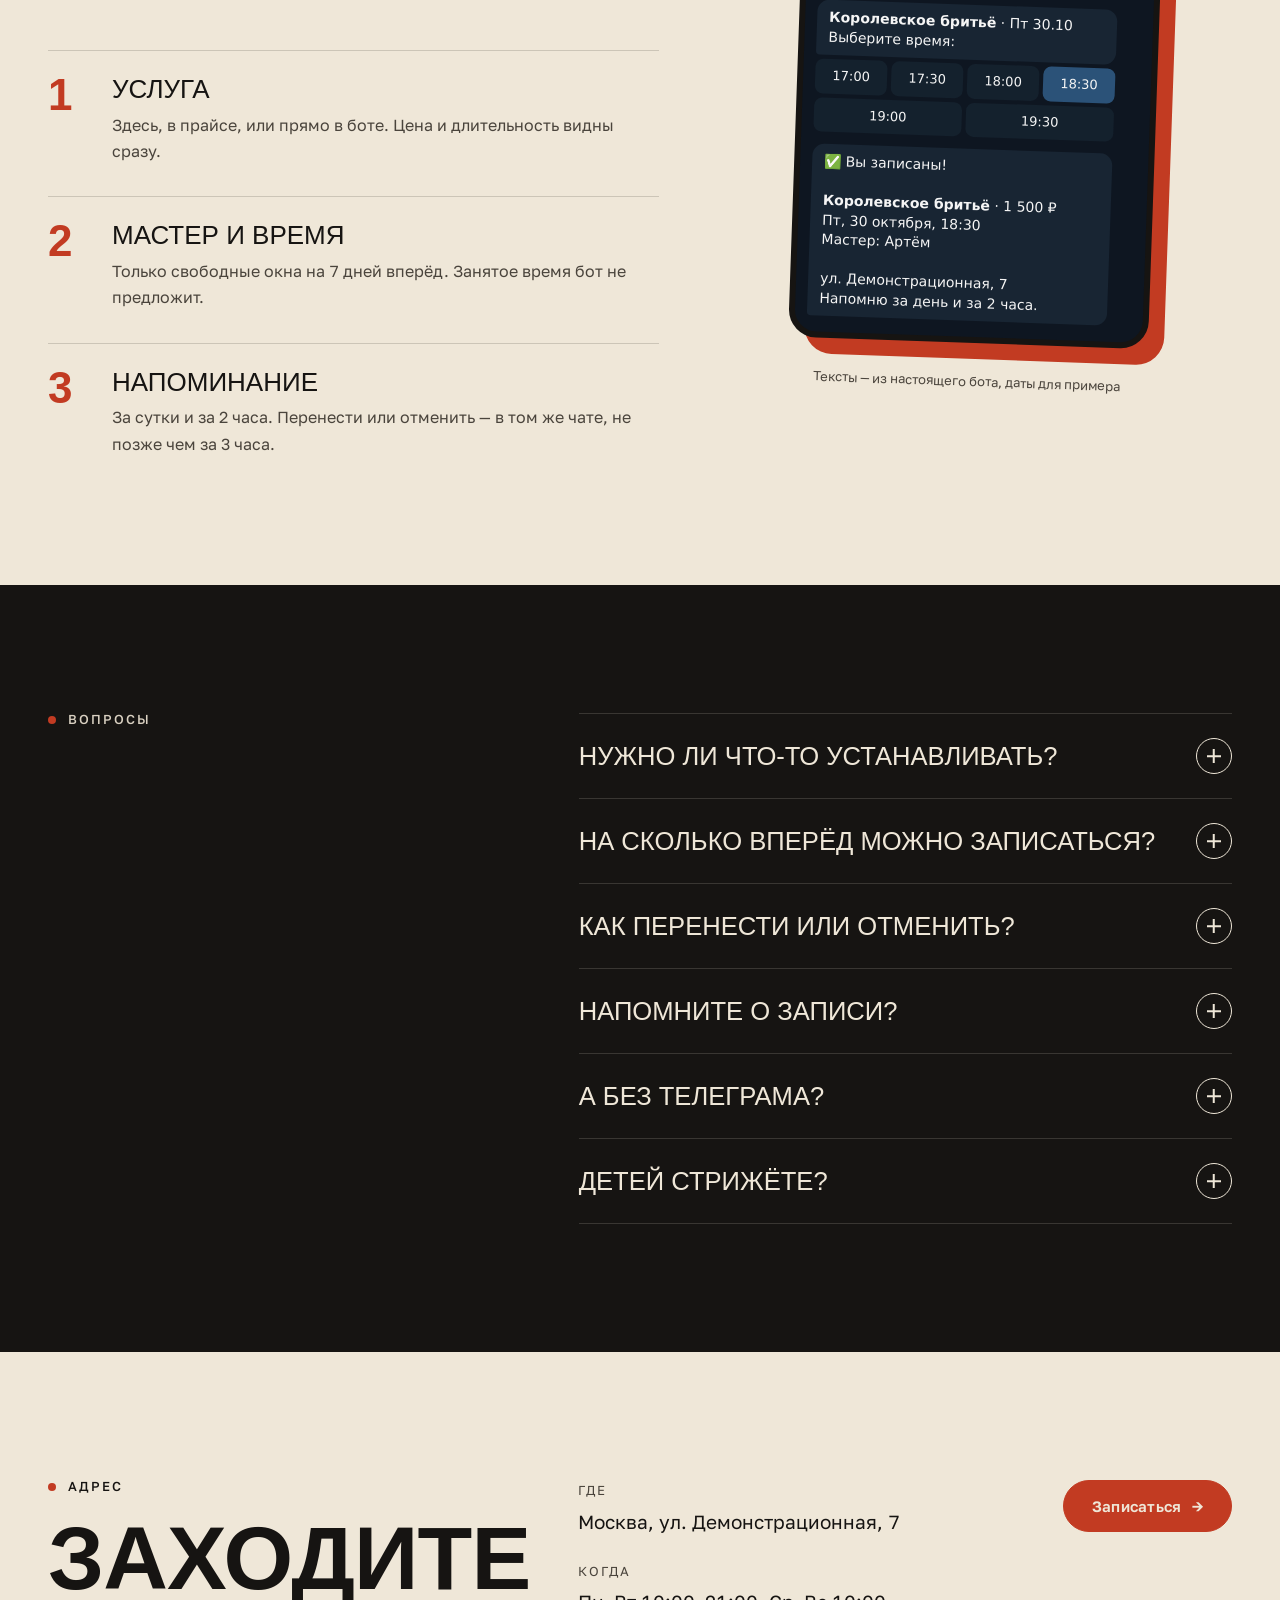
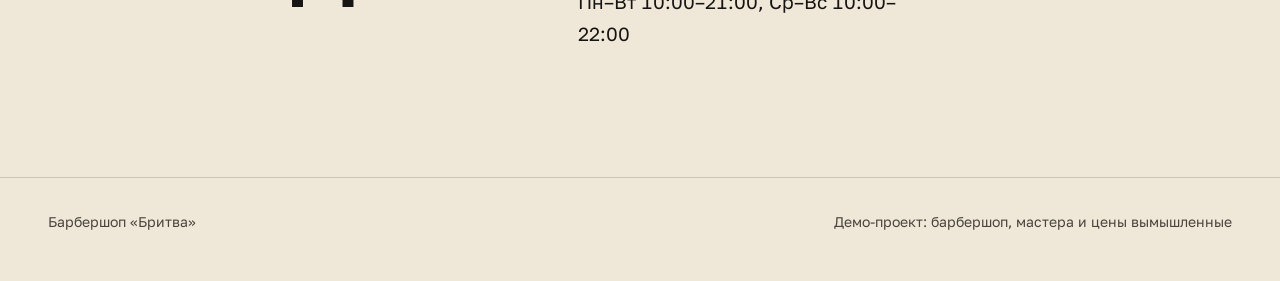
==== commit e6f3802f: "Сайт: основной — светлый v2 на главной, тёмный v1 в v1.html для скринов портфолио Co-Authored-By: Cl" ====
--- a/site/index.html
+++ b/site/index.html
@@ -1,149 +1,204 @@
 <!doctype html>
-<!-- Собрано site/build.py из template.html и bot/seed.py — руками не править -->
+<!-- Собрано site/build.py из template-v2.html и bot/seed.py — руками не править -->
 <html lang="ru">
 <head>
 <meta charset="utf-8">
 <meta name="viewport" content="width=device-width, initial-scale=1">
 <title>Бритва — барбершоп, запись в Телеграме</title>
 <meta name="description" content="Мужские стрижки, борода и королевское бритьё. Три мастера, запись в Телеграме за минуту.">
-<meta name="theme-color" content="#141312">
-<link rel="icon" href="data:image/svg+xml,%3Csvg xmlns='http://www.w3.org/2000/svg' viewBox='0 0 32 32'%3E%3Crect width='32' height='32' fill='%23141312'/%3E%3Ctext x='16' y='24' font-family='Georgia,serif' font-size='22' font-weight='700' fill='%23c9a35b' text-anchor='middle'%3E%D0%91%3C/text%3E%3C/svg%3E">
+<meta name="theme-color" content="#efe7d8">
+<link rel="icon" href="data:image/svg+xml,%3Csvg xmlns='http://www.w3.org/2000/svg' viewBox='0 0 32 32'%3E%3Crect width='32' height='32' fill='%23efe7d8'/%3E%3Ctext x='16' y='25' font-family='Impact,sans-serif' font-size='24' fill='%23c23b22' text-anchor='middle'%3E%D0%91%3C/text%3E%3C/svg%3E">
 <link rel="preconnect" href="https://fonts.googleapis.com">
 <link rel="preconnect" href="https://fonts.gstatic.com" crossorigin>
-<link href="https://fonts.googleapis.com/css2?family=Golos+Text:wght@400;500;600&family=Old+Standard+TT:ital,wght@0,400;0,700;1,400&display=swap" rel="stylesheet">
+<link href="https://fonts.googleapis.com/css2?family=Golos+Text:wght@400;500;600&family=Old+Standard+TT:ital,wght@1,400&family=Oswald:wght@500;700&display=swap" rel="stylesheet">
 <style>
 :root {
-  --bg: #141312;
-  --surface: #1c1a18;
-  --text: #ece6dc;
-  --muted: #a39b8f;
-  --brass: #c9a35b;
-  --line: rgb(236 230 220 / .12);
-  --serif: "Old Standard TT", "Times New Roman", serif;
+  --paper: #efe7d8;
+  --paper-2: #e6dccb;
+  --ink: #161412;
+  --ink-2: #4a443c;
+  --cinnabar: #c23b22;
+  --on-ink: #d9d0c1;
+  --line: rgb(22 20 18 / .16);
+  --line-ink: rgb(239 231 216 / .16);
+  --display: "Oswald", "Arial Narrow", sans-serif;
+  --italic: "Old Standard TT", "Times New Roman", serif;
   --sans: "Golos Text", system-ui, sans-serif;
   --gutter: clamp(16px, 4vw, 48px);
-  --wrap: 1180px;
+  --wrap: 1240px;
   --section: 128px;
   --ease: cubic-bezier(.2, .7, .2, 1);
-  color-scheme: dark;
+  color-scheme: light;
+  interpolate-size: allow-keywords;
 }
 * { box-sizing: border-box; }
 html { scroll-behavior: smooth; }
 body {
-  margin: 0;
-  background: var(--bg);
-  color: var(--text);
+  margin: 0; overflow-x: clip;
+  background: var(--paper); color: var(--ink);
   font: 400 17px/1.65 var(--sans);
   font-variant-numeric: tabular-nums;
   -webkit-font-smoothing: antialiased;
 }
 img { display: block; max-width: 100%; height: auto; }
 a { color: inherit; }
-:focus-visible { outline: 2px solid var(--brass); outline-offset: 3px; }
+:focus-visible { outline: 2px solid var(--cinnabar); outline-offset: 3px; }
 
 .wrap { width: min(100% - 2 * var(--gutter), var(--wrap)); margin-inline: auto; }
-h1, h2, h3 { font-family: var(--serif); font-weight: 400; margin: 0; letter-spacing: -.01em; }
-h2 { font-size: clamp(36px, 5vw, 56px); line-height: 1.1; }
-.kicker {
-  font-size: 13px; letter-spacing: .14em; text-transform: uppercase;
-  color: var(--muted); margin: 0 0 16px;
-}
-.blade { display: block; width: 48px; height: 1px; background: var(--brass); border: 0; margin: 0 0 24px; }
-.lead { color: var(--muted); max-width: 52ch; margin: 24px 0 0; }
+h1, h2, h3 { margin: 0; font-weight: 700; }
+h2 {
+  font: 700 clamp(44px, 7vw, 104px)/.92 var(--display);
+  text-transform: uppercase; letter-spacing: -.01em;
+}
+/* Курсив старой цирюльни — единственное место, где сериф: вставка в гротеск */
+h2 em, h1 em { font: italic 400 .82em/1 var(--italic); text-transform: none; letter-spacing: 0; color: var(--cinnabar); }
+.kicker { font: 500 13px/1 var(--sans); letter-spacing: .16em; text-transform: uppercase; margin: 0 0 24px; display: flex; align-items: center; gap: 12px; }
+.kicker::before { content: ""; width: 8px; height: 8px; border-radius: 50%; background: var(--cinnabar); }
+.lead { color: var(--ink-2); max-width: 46ch; margin: 0; }
+.dark { background: var(--ink); color: var(--paper); }
+.dark .lead { color: var(--on-ink); }
 
 .btn {
   display: inline-flex; align-items: center; gap: 10px;
-  min-height: 48px; padding: 0 24px;
-  background: var(--brass); color: var(--bg);
+  min-height: 52px; padding: 0 28px; border-radius: 999px;
+  background: var(--cinnabar); color: var(--paper); border: 1.5px solid var(--cinnabar);
   font: 600 15px/1 var(--sans); letter-spacing: .02em; text-decoration: none;
-  border-radius: 2px; border: 1px solid var(--brass);
-  transition: background .2s var(--ease), color .2s var(--ease);
-}
-.btn:hover { background: #d8b673; }
-.btn-ghost { background: transparent; color: var(--text); border-color: var(--line); }
-.btn-ghost:hover { background: transparent; border-color: var(--brass); color: var(--brass); }
-
-/* Шапка поверх фото: прозрачная, без липкости — кнопка записи и так есть в каждом блоке */
+  transition: background .2s var(--ease), color .2s var(--ease), transform .2s var(--ease);
+}
+.btn:hover { background: var(--ink); border-color: var(--ink); }
+.dark .btn:hover { background: var(--paper); border-color: var(--paper); color: var(--ink); }
+.btn:active { transform: scale(.97); }
+.btn-ghost { background: transparent; color: var(--ink); border-color: var(--ink); }
+.btn-ghost:hover { background: var(--ink); color: var(--paper); }
+
+/* ---------- первый экран: слово крупнее экрана, фото наезжает на его низ ---------- */
 .top {
-  position: absolute; inset: 0 0 auto; z-index: 2;
   display: flex; align-items: center; justify-content: space-between; gap: 16px;
-  padding: 24px var(--gutter);
-}
-.logo { display: inline-flex; align-items: center; min-height: 44px; font: 700 24px/1 var(--serif); letter-spacing: .04em; text-decoration: none; }
+  padding: 20px var(--gutter);
+}
+.logo { font: 700 22px/1 var(--display); letter-spacing: .08em; text-transform: uppercase; text-decoration: none; min-height: 44px; display: inline-flex; align-items: center; }
 .top nav { display: flex; gap: 32px; font-size: 15px; }
-.top nav a { text-decoration: none; color: var(--muted); }
-.top nav a:hover { color: var(--text); }
-
-.hero { position: relative; min-height: min(92svh, 860px); display: grid; align-items: end; overflow: hidden; }
-/* Фото только слева: рука с бритвой доходит до середины кадра и под текстом
-   спорила бы с заголовком. Правый край растворяется в фоне страницы. */
-.hero-photo { position: absolute; inset: 0 38% 0 0; background: var(--surface); }
-.hero-photo img { width: 100%; height: 100%; object-fit: cover; object-position: 20% center; }
-.hero-photo::after {
-  content: ""; position: absolute; inset: 0;
-  background: linear-gradient(90deg, rgb(20 19 18 / 0) 55%, var(--bg) 100%),
-              linear-gradient(180deg, rgb(20 19 18 / .7) 0, rgb(20 19 18 / 0) 22%),
-              linear-gradient(0deg, var(--bg) 0, rgb(20 19 18 / 0) 30%);
-}
-.hero-body { position: relative; z-index: 1; padding-block: 160px 96px; }
-.hero-text { margin-left: auto; max-width: min(520px, 36vw); }
-.hero h1 { font-size: clamp(48px, 7vw, 88px); line-height: 1.02; letter-spacing: -.02em; }
-.hero h1 em { color: var(--brass); white-space: nowrap; }
-.hero .lead { color: #c9c1b4; font-size: 18px; }
-.hero-cta { display: flex; flex-wrap: wrap; gap: 12px; margin-top: 40px; }
-.hero-facts { display: flex; flex-wrap: wrap; gap: 8px 24px; margin: 32px 0 0; padding: 0; list-style: none; font-size: 14px; color: var(--muted); }
+.top nav a { text-decoration: none; padding-block: 12px; }
+.top nav a:hover { color: var(--cinnabar); }
+.top .btn { min-height: 44px; padding: 0 20px; }
+
+.hero { position: relative; padding-bottom: 96px; }
+.word {
+  display: block; text-align: center; margin: 0; user-select: none;
+  font: 700 25.5vw/.78 var(--display); letter-spacing: -.015em; text-transform: uppercase;
+  will-change: transform;
+}
+.hero-photo {
+  /* На старте слово читается целиком; на буквы фото наезжает только параллаксом при скролле */
+  position: relative; width: min(100% - 2 * var(--gutter), 1080px); margin: 2vw auto 0;
+  aspect-ratio: 16 / 9; overflow: hidden; background: var(--paper-2);
+  will-change: transform;
+}
+.hero-photo img { width: 100%; height: 100%; object-fit: cover; }
+/* Фото проявляется из блюра, как отпечаток в кювете. Без JS — сразу чёткое */
+.js .hero-photo img { filter: blur(24px) saturate(.4); transform: scale(1.08); transition: filter 1.4s var(--ease), transform 1.6s var(--ease); }
+.js .hero-photo.in img { filter: none; transform: none; }
+.hero-body { display: grid; grid-template-columns: 7fr 5fr; gap: 32px 64px; align-items: end; margin-top: 56px; }
+.hero h1 { font: 700 clamp(36px, 4.6vw, 64px)/1 var(--display); text-transform: uppercase; letter-spacing: -.005em; }
+.hero-side .lead { margin-bottom: 32px; }
+.hero-cta { display: flex; flex-wrap: wrap; gap: 12px; }
+.hero-facts { display: flex; flex-wrap: wrap; gap: 8px 32px; margin: 40px 0 0; padding: 24px 0 0; border-top: 1px solid var(--line); list-style: none; font-size: 14px; color: var(--ink-2); grid-column: 1 / -1; }
+
+/* ---------- бегущая строка ---------- */
+.marquee { overflow: hidden; padding: 22px 0; border-block: 1px solid var(--ink); }
+.marquee-track { display: flex; width: max-content; animation: run 38s linear infinite; }
+.marquee-track > div { display: flex; align-items: center; }
+.marquee span { font: 500 clamp(22px, 2.6vw, 34px)/1 var(--display); text-transform: uppercase; letter-spacing: .02em; white-space: nowrap; padding-inline: 28px; }
+.marquee i { width: 10px; height: 10px; border-radius: 50%; background: var(--cinnabar); flex: none; }
+.marquee:hover .marquee-track { animation-play-state: paused; }
+@keyframes run { to { transform: translateX(-50%); } }
 
 section { padding-block: var(--section); }
-.head { display: grid; grid-template-columns: 1fr 1fr; gap: 24px 64px; align-items: end; margin-bottom: 64px; }
-.head .lead { margin: 0; }
-
-/* Прейскурант: каждая строка — ссылка на запись этой услуги */
-.menu { list-style: none; margin: 0; padding: 0; border-top: 1px solid var(--line); }
+.head { display: grid; grid-template-columns: 1fr auto; gap: 24px 64px; align-items: end; margin-bottom: 72px; }
+.head .lead { max-width: 38ch; }
+
+/* ---------- прейскурант: каждая строка — ссылка, выезжают по одной ---------- */
+.menu { list-style: none; margin: 0; padding: 0; border-top: 2px solid var(--ink); }
+.menu li { border-bottom: 1px solid var(--line); }
 .menu-row {
-  display: grid; grid-template-columns: auto 1fr auto auto 24px; align-items: baseline; gap: 16px;
-  padding: 24px 0; border-bottom: 1px solid var(--line); text-decoration: none;
-}
-.menu-title { font: 400 clamp(22px, 2.6vw, 30px)/1.2 var(--serif); }
-.menu-leader { border-bottom: 1px dotted rgb(236 230 220 / .28); transform: translateY(-6px); }
-.menu-min { color: var(--muted); font-size: 15px; }
-.menu-price { color: var(--brass); font-weight: 500; font-size: 19px; min-width: 7ch; text-align: right; }
-.menu-go { color: var(--muted); transition: transform .2s var(--ease), color .2s var(--ease); }
-.menu-row:hover .menu-title, .menu-row:focus-visible .menu-title { color: var(--brass); }
-.menu-row:hover .menu-go, .menu-row:focus-visible .menu-go { color: var(--brass); transform: translateX(4px); }
-.menu-note { color: var(--muted); font-size: 15px; margin: 24px 0 0; }
-
-.feature { display: grid; grid-template-columns: 7fr 5fr; background: var(--surface); }
-.feature-photo { min-height: 520px; background: var(--bg); }
+  display: grid; grid-template-columns: auto 1fr auto auto 40px; align-items: baseline; gap: 20px;
+  padding: 26px 0; text-decoration: none; position: relative;
+}
+.menu-title { font: 500 clamp(26px, 3.4vw, 46px)/1.05 var(--display); text-transform: uppercase; transition: color .2s var(--ease), transform .3s var(--ease); }
+.menu-leader { border-bottom: 2px dotted rgb(22 20 18 / .3); transform: translateY(-8px); }
+.menu-min { color: var(--ink-2); font-size: 15px; }
+.menu-price { font: 500 clamp(20px, 2vw, 26px)/1 var(--display); min-width: 6ch; text-align: right; }
+.menu-go { justify-self: end; width: 40px; height: 40px; border-radius: 50%; display: grid; place-items: center; border: 1.5px solid var(--ink); transition: background .2s var(--ease), color .2s var(--ease), transform .3s var(--ease); align-self: center; }
+.menu-row:hover .menu-title, .menu-row:focus-visible .menu-title { color: var(--cinnabar); transform: translateX(8px); }
+.menu-row:hover .menu-go, .menu-row:focus-visible .menu-go { background: var(--cinnabar); border-color: var(--cinnabar); color: var(--paper); transform: rotate(-45deg); }
+.menu-note { color: var(--ink-2); font-size: 15px; margin: 24px 0 0; }
+
+/* ---------- галерея: газетный растр, под наведением — цвет ---------- */
+.cuts { display: grid; grid-template-columns: repeat(4, 1fr); gap: 24px; }
+.cut { text-decoration: none; display: grid; gap: 16px; }
+.cut:nth-child(even) { margin-top: 64px; }
+.cut-img { position: relative; display: block; aspect-ratio: 4 / 5; overflow: hidden; background: var(--paper); }
+.cut-img img { position: absolute; inset: 0; width: 100%; height: 100%; object-fit: cover; }
+.cut-color { opacity: 0; transition: opacity .5s var(--ease), transform .8s var(--ease); transform: scale(1.04); }
+.cut:hover .cut-color, .cut:focus-visible .cut-color { opacity: 1; transform: none; }
+.cut-cap b { display: block; font: 500 26px/1.1 var(--display); text-transform: uppercase; }
+.cut-cap span { color: var(--on-ink); font-size: 14px; }
+.cut:hover b { color: var(--cinnabar); }
+@media (hover: none) { .hover-only { display: none; } }
+
+/* ---------- мастера и их недели ---------- */
+.masters { display: grid; grid-template-columns: repeat(3, 1fr); gap: 32px; }
+.master figure { margin: 0; aspect-ratio: 4 / 5; overflow: hidden; background: var(--paper-2); }
+.master img { width: 100%; height: 100%; object-fit: cover; transition: transform .8s var(--ease); }
+.master:hover img { transform: scale(1.03); }
+.master h3 { font: 700 40px/1 var(--display); text-transform: uppercase; margin: 24px 0 8px; }
+.master p { color: var(--ink-2); margin: 0 0 16px; font-size: 16px; }
+.master ul { list-style: none; margin: 0; padding: 16px 0 0; border-top: 1px solid var(--line); font-size: 14px; color: var(--ink-2); display: flex; flex-wrap: wrap; gap: 4px 16px; }
+
+.sched-box { margin-top: 96px; }
+.sched-box h3 { font: 500 28px/1 var(--display); text-transform: uppercase; margin-bottom: 24px; }
+.sched-scroll { overflow-x: auto; }
+.sched { width: 100%; min-width: 640px; border-collapse: collapse; font-size: 15px; }
+.sched th, .sched td { padding: 16px 8px; text-align: center; border-bottom: 1px solid var(--line); }
+.sched thead th { font: 500 13px/1 var(--sans); letter-spacing: .14em; text-transform: uppercase; color: var(--ink-2); }
+.sched tbody th { text-align: left; font: 500 20px/1 var(--display); text-transform: uppercase; padding-left: 0; }
+.sched .off { color: rgb(22 20 18 / .4); font-size: 13px; }
+/* Сегодняшний столбец подсвечивает скрипт: день недели знает только браузер */
+.sched .today { background: var(--cinnabar); color: var(--paper); }
+.sched thead .today { color: var(--paper); border-radius: 12px 12px 0 0; }
+.sched tbody tr:last-child .today { border-radius: 0 0 12px 12px; }
+.sched .off.today { color: rgb(239 231 216 / .7); }
+.sched-note { color: var(--ink-2); font-size: 14px; margin: 16px 0 0; }
+
+/* ---------- бритьё ---------- */
+.feature { display: grid; grid-template-columns: 7fr 5fr; align-items: center; }
+.feature-photo { height: clamp(480px, 70vh, 760px); overflow: hidden; }
+/* Запас по высоте под параллакс, чтобы при сдвиге не открывался край */
+.feature-photo > div { height: 124%; translate: 0 -10%; will-change: transform; }
 .feature-photo img { width: 100%; height: 100%; object-fit: cover; }
-.feature-body { padding: 96px clamp(24px, 5vw, 80px); align-self: center; }
-.feature-body h2 { margin-bottom: 24px; }
-.feature-body p { color: var(--muted); margin: 0 0 16px; max-width: 42ch; }
+.feature-body { padding: 96px clamp(24px, 5vw, 88px); }
+.feature-body h2 { margin-bottom: 32px; }
+.feature-body p { color: var(--on-ink); margin: 0 0 16px; max-width: 40ch; }
 .feature-body .btn { margin-top: 24px; }
 
-.masters { display: grid; grid-template-columns: repeat(3, 1fr); gap: 32px; }
-.master figure { margin: 0; aspect-ratio: 4 / 5; background: var(--surface); overflow: hidden; }
-.master img { width: 100%; height: 100%; object-fit: cover; }
-.master h3 { font-size: 32px; margin: 24px 0 8px; }
-.master p { color: var(--muted); margin: 0 0 16px; font-size: 16px; }
-.master ul { list-style: none; margin: 0; padding: 16px 0 0; border-top: 1px solid var(--line); font-size: 14px; color: var(--muted); }
-.master li + li { margin-top: 4px; }
-
+/* ---------- как устроено ---------- */
 .how { display: grid; grid-template-columns: 6fr 5fr; gap: 64px; align-items: center; }
-.steps { list-style: none; margin: 48px 0 0; padding: 0; display: grid; gap: 32px; counter-reset: step; }
-.steps li { display: grid; grid-template-columns: 48px 1fr; border-top: 1px solid var(--line); padding-top: 24px; counter-increment: step; }
-.steps li::before { content: counter(step, upper-roman) "."; grid-row: span 2; font: italic 400 22px/1.2 var(--serif); color: var(--brass); }
-.steps h3 { font-size: 26px; margin: 0 0 8px; }
-.steps p { margin: 0; color: var(--muted); font-size: 16px; }
+.how .lead { margin-top: 24px; }
+.steps { list-style: none; margin: 56px 0 0; padding: 0; display: grid; gap: 32px; counter-reset: step; }
+.steps li { display: grid; grid-template-columns: 64px 1fr; border-top: 1px solid var(--line); padding-top: 24px; counter-increment: step; }
+.steps li::before { content: counter(step); grid-row: span 2; font: 700 44px/.9 var(--display); color: var(--cinnabar); }
+.steps h3 { font: 500 26px/1.1 var(--display); text-transform: uppercase; margin: 0 0 8px; }
+.steps p { margin: 0; color: var(--ink-2); font-size: 16px; }
 
 /* Макет переписки: цвета тёмной темы Telegram, а не палитры сайта, — узнаваться должен чат */
-.phone { margin: 0; justify-self: center; width: min(100%, 360px); }
+.phone { margin: 0; justify-self: center; width: min(100%, 360px); transform: rotate(2deg); }
 .chat {
-  border: 1px solid var(--line); border-radius: 28px; padding: 16px 12px 12px;
+  border-radius: 28px; padding: 16px 12px 12px; border: 6px solid var(--ink);
   background: #0e1621; font: 400 14px/1.4 system-ui, sans-serif; color: #f5f5f5;
-  box-shadow: 0 40px 80px -30px rgb(0 0 0 / .7);
+  box-shadow: 16px 16px 0 var(--cinnabar);
 }
 .chat-head { display: flex; align-items: center; gap: 10px; padding: 0 4px 12px; border-bottom: 1px solid rgb(255 255 255 / .06); margin-bottom: 12px; }
-.chat-ava { width: 36px; height: 36px; border-radius: 50%; display: grid; place-items: center; background: var(--brass); color: var(--bg); font: 700 16px/1 var(--serif); }
+.chat-ava { width: 36px; height: 36px; border-radius: 50%; display: grid; place-items: center; background: var(--cinnabar); color: var(--paper); font: 700 16px/1 var(--display); }
 .chat-head b { display: block; font-size: 15px; }
 .chat-head small { color: #6d7f8f; font-size: 12px; }
 .msg { background: #182533; border-radius: 12px 12px 12px 4px; padding: 8px 12px; margin: 0 24px 4px 0; white-space: pre-line; }
@@ -151,106 +206,142 @@
 .keys div { display: grid; grid-auto-flow: column; grid-auto-columns: 1fr; gap: 4px; }
 .keys span { background: rgb(24 37 51 / .7); border-radius: 8px; padding: 8px 4px; text-align: center; font-size: 13px; }
 .keys .on { background: #2b5278; }
-.phone figcaption { margin-top: 16px; text-align: center; font-size: 13px; color: var(--muted); }
-
-/* Липкая запись на телефоне: прайс длинный, до кнопки в шапке далеко */
+.phone figcaption { margin-top: 28px; text-align: center; font-size: 13px; color: var(--ink-2); }
+
+/* ---------- вопросы ---------- */
+.faq-grid { display: grid; grid-template-columns: 5fr 7fr; gap: 64px; align-items: start; }
+.faq details { border-bottom: 1px solid var(--line-ink); }
+.faq details:first-child { border-top: 1px solid var(--line-ink); }
+.faq summary {
+  list-style: none; cursor: pointer; display: flex; justify-content: space-between; align-items: center; gap: 24px;
+  padding: 24px 0; min-height: 44px; font: 500 clamp(20px, 2vw, 26px)/1.2 var(--display); text-transform: uppercase;
+}
+.faq summary::-webkit-details-marker { display: none; }
+.faq summary:hover { color: var(--cinnabar); }
+.plus { position: relative; flex: none; width: 36px; height: 36px; border-radius: 50%; border: 1.5px solid currentColor; transition: transform .3s var(--ease), background .2s var(--ease); }
+.plus::before, .plus::after { content: ""; position: absolute; inset: 50% 10px auto; height: 1.5px; background: currentColor; translate: 0 -50%; }
+.plus::after { rotate: 90deg; transition: rotate .3s var(--ease); }
+details[open] .plus { background: var(--cinnabar); border-color: var(--cinnabar); color: var(--paper); }
+details[open] .plus::after { rotate: 0deg; }
+.faq p { margin: 0; padding: 0 64px 28px 0; color: var(--on-ink); max-width: 60ch; }
+/* Плавное раскрытие там, где браузер умеет анимировать height: auto; в остальных — мгновенно */
+.faq details::details-content { block-size: 0; overflow: hidden; transition: block-size .35s var(--ease), content-visibility .35s allow-discrete; }
+.faq details[open]::details-content { block-size: auto; }
+
+/* ---------- адрес ---------- */
+.visit-grid { display: grid; grid-template-columns: 5fr 4fr 3fr; gap: 48px; align-items: start; }
+.visit dl { margin: 0; display: grid; gap: 24px; }
+.visit dt { font-size: 13px; letter-spacing: .14em; text-transform: uppercase; color: var(--ink-2); margin-bottom: 4px; }
+.visit dd { margin: 0; font-size: 19px; }
+.visit .btn { justify-self: end; }
+
+footer { padding-block: 32px 48px; border-top: 1px solid var(--line); color: var(--ink-2); font-size: 14px; }
+footer .wrap { display: flex; flex-wrap: wrap; justify-content: space-between; gap: 8px 24px; }
+
+.ph { display: grid; place-items: center; width: 100%; height: 100%; color: var(--ink-2); font-size: 13px; letter-spacing: .14em; text-transform: uppercase; border: 1px dashed var(--line); }
+
+/* ---------- появление при скролле: строки прайса, плитки, заголовки ---------- */
+.js [data-reveal] { opacity: 0; transform: translateY(32px); transition: opacity .6s var(--ease), transform .8s var(--ease); transition-delay: calc(var(--i, 0) * 70ms); }
+.js .menu [data-reveal] { transform: translateX(-48px); }
+.js [data-reveal].in { opacity: 1; transform: none; }
+.js h2[data-reveal] { clip-path: inset(0 0 100% 0); opacity: 1; transform: translateY(24px); transition: clip-path .9s var(--ease), transform .9s var(--ease); }
+.js h2[data-reveal].in { clip-path: inset(0 0 -10% 0); transform: none; }
+
 .dock { display: none; }
 @media (max-width: 600px) {
   .dock {
-    display: flex; position: fixed; inset: auto 12px 12px; z-index: 5; justify-content: center;
+    display: flex; position: fixed; inset: auto 12px 12px; z-index: 5;
     transition: transform .25s var(--ease), opacity .25s var(--ease);
   }
-  .dock .btn { width: 100%; justify-content: center; box-shadow: 0 12px 32px rgb(0 0 0 / .5); }
+  .dock .btn { width: 100%; justify-content: center; box-shadow: 0 12px 32px rgb(22 20 18 / .35); }
   .dock[data-hidden] { transform: translateY(150%); opacity: 0; pointer-events: none; }
   footer { padding-bottom: 96px; }
 }
 
-.visit { border-top: 1px solid var(--line); }
-.visit-grid { display: grid; grid-template-columns: 5fr 4fr 3fr; gap: 48px; align-items: start; }
-.visit dl { margin: 0; display: grid; gap: 24px; }
-.visit dt { font-size: 13px; letter-spacing: .14em; text-transform: uppercase; color: var(--muted); margin-bottom: 4px; }
-.visit dd { margin: 0; font-size: 19px; }
-.visit .cta { justify-self: end; }
-
-footer { padding-block: 32px 48px; border-top: 1px solid var(--line); color: var(--muted); font-size: 14px; }
-footer .wrap { display: flex; flex-wrap: wrap; justify-content: space-between; gap: 8px 24px; }
-
-.ph { display: grid; place-items: center; width: 100%; height: 100%; color: var(--muted); font-size: 13px; letter-spacing: .14em; text-transform: uppercase; border: 1px dashed var(--line); }
-
-/* Один срежиссированный момент — вход заголовка; остальное не двигается само */
-@keyframes rise { from { opacity: 0; transform: translateY(12px); } }
-.hero-text > * { animation: rise .7s var(--ease) both; }
-.hero-text > :nth-child(2) { animation-delay: .08s; }
-.hero-text > :nth-child(3) { animation-delay: .16s; }
-.hero-text > :nth-child(4) { animation-delay: .24s; }
 @media (prefers-reduced-motion: reduce) {
   html { scroll-behavior: auto; }
   *, *::before, *::after { animation: none !important; transition: none !important; }
+  .js [data-reveal], .js h2[data-reveal] { opacity: 1; transform: none; clip-path: none; }
+  .js .hero-photo img { filter: none; transform: none; }
 }
 
 @media (max-width: 900px) {
   :root { --section: 80px; }
   .top nav { display: none; }
-  /* Узко делить экран пополам нельзя: фото на всю ширину, текст поверх нижней тёмной части */
-  .hero-photo { inset: 0; }
-  .hero-photo::after { background: linear-gradient(180deg, rgb(20 19 18 / .6) 0, rgb(20 19 18 / 0) 25%, rgb(20 19 18 / .3) 45%, var(--bg) 85%); }
-  .hero-text { max-width: 560px; margin-left: 0; }
-  .head, .feature, .visit-grid { grid-template-columns: 1fr; }
-  .head { margin-bottom: 40px; }
-  .feature-photo { min-height: 0; aspect-ratio: 3 / 2; }
-  .feature-body { padding: 56px var(--gutter); }
+  .hero-body, .head, .feature, .how, .faq-grid, .visit-grid { grid-template-columns: 1fr; }
+  .hero-body { margin-top: 40px; gap: 24px; }
+  .head { margin-bottom: 48px; }
+  .cuts { grid-template-columns: repeat(2, 1fr); gap: 16px; }
+  .cut:nth-child(even) { margin-top: 40px; }
   .masters { grid-template-columns: 1fr; gap: 48px; }
-  .how { grid-template-columns: 1fr; gap: 56px; }
-  .master figure { aspect-ratio: 4 / 5; max-height: 520px; }
-  .visit .cta { justify-self: start; }
+  .master figure { max-height: 520px; }
+  .feature-photo { height: auto; aspect-ratio: 3 / 2; }
+  .feature-body { padding: 56px var(--gutter) 80px; }
+  .how, .faq-grid { gap: 48px; }
+  .visit .btn { justify-self: start; }
 }
 @media (max-width: 600px) {
   body { font-size: 16px; }
-  .hero { min-height: 0; align-items: stretch; }
-  .hero-photo { position: relative; aspect-ratio: 4 / 5; inset: auto; }
-  .hero-photo img { object-position: 35% center; }
-  .hero-photo::after { background: linear-gradient(0deg, var(--bg) 0, rgb(20 19 18 / 0) 45%); }
-  .hero { display: block; }
-  .hero-body { padding-block: 0 64px; margin-top: -96px; }
+  /* Узко шапке нечего показать: слово и есть логотип, запись — в нижней кнопке */
+  .top { display: none; }
+  .word { padding-top: 24px; }
+  .hero { padding-bottom: 64px; }
+  /* Квадрат, а не 4:5: иначе кнопка записи уходит под первый экран 375×812 */
+  .hero-photo { aspect-ratio: 1; margin-top: 3vw; }
+  .hero-photo img { object-position: 30% center; }
   .hero-cta .btn { flex: 1 1 100%; justify-content: center; }
-  .menu-row { grid-template-columns: 1fr auto 20px; gap: 4px 12px; padding: 20px 0; }
+  .menu-row { grid-template-columns: 1fr auto 36px; gap: 4px 12px; padding: 20px 0; }
   .menu-leader { display: none; }
   .menu-title { grid-column: 1; }
   .menu-price { grid-column: 2; grid-row: 1; }
-  .menu-go { grid-column: 3; grid-row: 1; }
+  .menu-go { grid-column: 3; grid-row: 1 / span 2; width: 36px; height: 36px; }
   .menu-min { grid-column: 1; grid-row: 2; font-size: 14px; }
+  .cut-cap b { font-size: 20px; }
+  .sched-box { margin-top: 64px; }
+  .faq p { padding-right: 0; }
+  .phone { transform: none; }
 }
 </style>
 </head>
 <body>
+<script>document.documentElement.classList.add("js")</script>
 
 <header class="hero">
   <div class="top">
     <a class="logo" href="#">Бритва</a>
     <nav aria-label="Разделы">
       <a href="#price">Прайс</a>
+      <a href="#cuts">Работы</a>
       <a href="#masters">Мастера</a>
+      <a href="#faq">Вопросы</a>
       <a href="#visit">Адрес</a>
     </nav>
     <a class="btn btn-ghost" href="https://t.me/britvaa_demo_bot">Записаться</a>
   </div>
-  <div class="hero-photo"><img src="img/hero.jpg" alt="Кресло и зеркало в зале барбершопа" width="1600" height="900" fetchpriority="high" decoding="async"></div>
+  <p class="word" aria-hidden="true" data-speed="-.12">Бритва</p>
+  <div class="hero-photo" data-speed=".06"><img src="img/hero.jpg" alt="Кресло и зеркало в зале барбершопа" width="1600" height="900" fetchpriority="high" decoding="async"></div>
   <div class="wrap hero-body">
-    <div class="hero-text">
+    <div>
       <p class="kicker">Барбершоп · Москва</p>
       <h1>Стрижка, которую <em>не надо</em> объяснять</h1>
-      <p class="lead">Три мастера, опасная бритва и горячее полотенце. Записаться — минута в Телеграме, без звонков и администратора.</p>
+    </div>
+    <div class="hero-side">
+      <p class="lead">Три мастера, опасная бритва и горячее полотенце. Запись — минута в Телеграме, без звонков.</p>
       <div class="hero-cta">
         <a class="btn" href="https://t.me/britvaa_demo_bot">Записаться в Телеграме <span aria-hidden="true">→</span></a>
         <a class="btn btn-ghost" href="#price">Прайс</a>
       </div>
-      <ul class="hero-facts">
-        <li>Пн–Вт 10:00–21:00, Ср–Вс 10:00–22:00</li>
-        <li>Москва, ул. Демонстрационная, 7</li>
-      </ul>
-    </div>
+    </div>
+    <ul class="hero-facts">
+      <li>Пн–Вт 10:00–21:00, Ср–Вс 10:00–22:00</li>
+      <li>Москва, ул. Демонстрационная, 7</li>
+    </ul>
   </div>
 </header>
+
+<div class="marquee dark" aria-hidden="true">
+  <div class="marquee-track"><div><span>Мужская стрижка</span><i aria-hidden="true"></i><span>Стрижка машинкой</span><i aria-hidden="true"></i><span>Борода и усы</span><i aria-hidden="true"></i><span>Стрижка + борода</span><i aria-hidden="true"></i><span>Детская стрижка</span><i aria-hidden="true"></i><span>Королевское бритьё</span><i aria-hidden="true"></i><span>Без звонков</span><i aria-hidden="true"></i><span>Запись в Телеграме</span><i aria-hidden="true"></i></div><div aria-hidden="true"><span>Мужская стрижка</span><i aria-hidden="true"></i><span>Стрижка машинкой</span><i aria-hidden="true"></i><span>Борода и усы</span><i aria-hidden="true"></i><span>Стрижка + борода</span><i aria-hidden="true"></i><span>Детская стрижка</span><i aria-hidden="true"></i><span>Королевское бритьё</span><i aria-hidden="true"></i><span>Без звонков</span><i aria-hidden="true"></i><span>Запись в Телеграме</span><i aria-hidden="true"></i></div></div>
+</div>
 
 <main>
 <section id="price">
@@ -258,9 +349,9 @@
     <div class="head">
       <div>
         <p class="kicker">Прейскурант</p>
-        <h2>Услуги и цены</h2>
+        <h2 data-reveal>Услуги <em>и</em> цены</h2>
       </div>
-      <p class="lead">Цена окончательная, время — честное: мастер не принимает следующего, пока не закончил с вами.</p>
+      <p class="lead">Цена окончательная. Мастер не берёт следующего, пока не закончил с вами.</p>
     </div>
     <ol class="menu">
       <li><a class="menu-row" href="https://t.me/britvaa_demo_bot?start=s1"><span class="menu-title">Мужская стрижка</span><span class="menu-leader"></span><span class="menu-min">60&nbsp;мин</span><span class="menu-price">1&nbsp;800&nbsp;₽</span><span class="menu-go" aria-hidden="true">→</span></a></li>
@@ -274,25 +365,44 @@
   </div>
 </section>
 
-<div class="feature">
-  <div class="feature-photo"><img src="img/detail-shave.jpg" alt="Королевское бритьё опасной бритвой" width="1500" height="1000" loading="lazy" decoding="async"></div>
-  <div class="feature-body">
-    <hr class="blade">
-    <h2>Королевское бритьё</h2>
-    <p>Горячее полотенце распаривает кожу, пена взбивается помазком, бреем опасной бритвой в два прохода — по росту и против.</p>
-    <p>Холодный компресс и бальзам в конце. 45 минут, после которых электробритва кажется недоразумением.</p>
-    <a class="btn" href="https://t.me/britvaa_demo_bot?start=s6">Записаться на бритьё <span aria-hidden="true">→</span></a>
-  </div>
-</div>
+<section id="cuts" class="dark">
+  <div class="wrap">
+    <div class="head">
+      <div>
+        <p class="kicker">Работы</p>
+        <h2 data-reveal>Что <em>уходит</em> из кресла</h2>
+      </div>
+      <p class="lead">Нажмите на снимок — запишетесь на эту стрижку.<span class="hover-only"> Под курсором проявится цвет.</span></p>
+    </div>
+    <div class="cuts">
+      <a class="cut" href="https://t.me/britvaa_demo_bot?start=s1" data-reveal style="--i:0">
+        <span class="cut-img"><img src="img/cut-fade-dots.jpg" alt="Фейд, работа мастера Игорь" width="800" height="1000" loading="lazy" decoding="async"><img class="cut-color" src="img/cut-fade.jpg" alt="" width="800" height="1000" loading="lazy" decoding="async"></span>
+        <span class="cut-cap"><b>Фейд</b><span>Игорь · мужская стрижка</span></span>
+      </a>
+      <a class="cut" href="https://t.me/britvaa_demo_bot?start=s1" data-reveal style="--i:1">
+        <span class="cut-img"><img src="img/cut-classic-dots.jpg" alt="Классика с пробором, работа мастера Артём" width="800" height="1000" loading="lazy" decoding="async"><img class="cut-color" src="img/cut-classic.jpg" alt="" width="800" height="1000" loading="lazy" decoding="async"></span>
+        <span class="cut-cap"><b>Классика с пробором</b><span>Артём · мужская стрижка</span></span>
+      </a>
+      <a class="cut" href="https://t.me/britvaa_demo_bot?start=s2" data-reveal style="--i:2">
+        <span class="cut-img"><img src="img/cut-buzz-dots.jpg" alt="Под машинку, работа мастера Игорь" width="800" height="1000" loading="lazy" decoding="async"><img class="cut-color" src="img/cut-buzz.jpg" alt="" width="800" height="1000" loading="lazy" decoding="async"></span>
+        <span class="cut-cap"><b>Под машинку</b><span>Игорь · стрижка машинкой</span></span>
+      </a>
+      <a class="cut" href="https://t.me/britvaa_demo_bot?start=s1" data-reveal style="--i:3">
+        <span class="cut-img"><img src="img/cut-long-dots.jpg" alt="Длинные, работа мастера Даша" width="800" height="1000" loading="lazy" decoding="async"><img class="cut-color" src="img/cut-long.jpg" alt="" width="800" height="1000" loading="lazy" decoding="async"></span>
+        <span class="cut-cap"><b>Длинные</b><span>Даша · мужская стрижка</span></span>
+      </a>
+    </div>
+  </div>
+</section>
 
 <section id="masters">
   <div class="wrap">
     <div class="head">
       <div>
         <p class="kicker">Мастера</p>
-        <h2>Кто вас пострижёт</h2>
+        <h2 data-reveal>Кто <em>вас</em> пострижёт</h2>
       </div>
-      <p class="lead">В боте видно свободное время каждого. Записываетесь к конкретному мастеру, а не «к кому-нибудь».</p>
+      <p class="lead">Записываетесь к конкретному мастеру, а не «к кому-нибудь».</p>
     </div>
     <div class="masters">
       <article class="master">
@@ -314,29 +424,54 @@
         <ul aria-label="Услуги мастера"><li>Мужская стрижка</li><li>Стрижка машинкой</li><li>Детская стрижка</li></ul>
       </article>
     </div>
+    <div class="sched-box">
+      <h3>Кто когда работает</h3>
+      <div class="sched-scroll" tabindex="0" role="region" aria-label="График мастеров по дням недели">
+      <table class="sched">
+        <thead><tr><td></td><th scope="col" data-d="0">Пн</th><th scope="col" data-d="1">Вт</th><th scope="col" data-d="2">Ср</th><th scope="col" data-d="3">Чт</th><th scope="col" data-d="4">Пт</th><th scope="col" data-d="5">Сб</th><th scope="col" data-d="6">Вс</th></tr></thead>
+        <tbody>
+        <tr><th scope="row">Артём</th><td data-d="0">10–21</td><td data-d="1">10–21</td><td data-d="2">10–21</td><td data-d="3">10–21</td><td data-d="4">10–21</td><td data-d="5" class="off">выходной</td><td data-d="6" class="off">выходной</td></tr>
+        <tr><th scope="row">Игорь</th><td data-d="0" class="off">выходной</td><td data-d="1" class="off">выходной</td><td data-d="2">11–22</td><td data-d="3">11–22</td><td data-d="4">11–22</td><td data-d="5">11–22</td><td data-d="6">11–22</td></tr>
+        <tr><th scope="row">Даша</th><td data-d="0">10–20</td><td data-d="1">10–20</td><td data-d="2" class="off">выходной</td><td data-d="3" class="off">выходной</td><td data-d="4">10–20</td><td data-d="5">10–20</td><td data-d="6">10–20</td></tr>
+        </tbody>
+      </table>
+      </div>
+      <p class="sched-note">Свободные окна внутри этих часов бот покажет на 7&nbsp;дней вперёд.</p>
+    </div>
   </div>
 </section>
+
+<div class="feature dark">
+  <div class="feature-photo"><div data-speed=".08"><img src="img/detail-shave.jpg" alt="Королевское бритьё опасной бритвой" width="1500" height="1000" loading="lazy" decoding="async"></div></div>
+  <div class="feature-body">
+    <p class="kicker">45 минут</p>
+    <h2 data-reveal>Королевское <em>бритьё</em></h2>
+    <p>Горячее полотенце, пена помазком, опасная бритва в два прохода — по росту и против.</p>
+    <p>Холодный компресс и бальзам в конце. После этого электробритва кажется недоразумением.</p>
+    <a class="btn" href="https://t.me/britvaa_demo_bot?start=s6">Записаться на бритьё <span aria-hidden="true">→</span></a>
+  </div>
+</div>
 
 <section id="how">
   <div class="wrap how">
     <div>
       <p class="kicker">Запись в Телеграме</p>
-      <h2>Как это устроено</h2>
-      <p class="lead">Ни приложения, ни регистрации. Бот уже в Телеграме, который стоит у вас в телефоне.</p>
-    <ol class="steps">
-      <li>
-        <h3>Услуга</h3>
-        <p>Выбираете здесь, в прайсе, или прямо в боте. Цена и длительность видны сразу.</p>
-      </li>
-      <li>
-        <h3>Мастер и время</h3>
-        <p>Бот показывает только свободные окна на 7&nbsp;дней вперёд. Занятое время не предлагается вовсе.</p>
-      </li>
-      <li>
-        <h3>Напоминание</h3>
-        <p>Бот напомнит за сутки и за 2&nbsp;часа. Перенести или отменить можно в том же чате, не позже чем за 3&nbsp;часа.</p>
-      </li>
-    </ol>
+      <h2 data-reveal>Как <em>это</em> устроено</h2>
+      <p class="lead">Ни приложения, ни регистрации — бот уже в вашем Телеграме.</p>
+      <ol class="steps">
+        <li>
+          <h3>Услуга</h3>
+          <p>Здесь, в прайсе, или прямо в боте. Цена и длительность видны сразу.</p>
+        </li>
+        <li>
+          <h3>Мастер и время</h3>
+          <p>Только свободные окна на 7&nbsp;дней вперёд. Занятое время бот не предложит.</p>
+        </li>
+        <li>
+          <h3>Напоминание</h3>
+          <p>За сутки и за 2&nbsp;часа. Перенести или отменить — в том же чате, не позже чем за 3&nbsp;часа.</p>
+        </li>
+      </ol>
     </div>
     <figure class="phone" aria-label="Пример переписки с ботом записи">
       <div class="chat">
@@ -361,18 +496,53 @@
   </div>
 </section>
 
+<section id="faq" class="dark faq">
+  <div class="wrap faq-grid">
+    <div>
+      <p class="kicker">Вопросы</p>
+      <h2 data-reveal>Коротко <em>о</em> главном</h2>
+    </div>
+    <div>
+      <details>
+        <summary>Нужно ли что-то устанавливать?<span class="plus" aria-hidden="true"></span></summary>
+        <p>Нет. Бот открывается в том Телеграме, что уже стоит в телефоне. Регистрации тоже нет — нужно только имя и номер.</p>
+      </details>
+      <details>
+        <summary>На сколько вперёд можно записаться?<span class="plus" aria-hidden="true"></span></summary>
+        <p>На 7&nbsp;дней. Дальше мастера расписание ещё не открыли.</p>
+      </details>
+      <details>
+        <summary>Как перенести или отменить?<span class="plus" aria-hidden="true"></span></summary>
+        <p>В том же чате, у своей записи. Не позже чем за 3&nbsp;часа до визита — потом слот уже никто не займёт, и вопрос решает администратор.</p>
+      </details>
+      <details>
+        <summary>Напомните о записи?<span class="plus" aria-hidden="true"></span></summary>
+        <p>Да, дважды: за сутки и за 2&nbsp;часа.</p>
+      </details>
+      <details>
+        <summary>А без Телеграма?<span class="plus" aria-hidden="true"></span></summary>
+        <p>Пока только через бота: он видит живое расписание мастеров, и занятое время не предложит.</p>
+      </details>
+      <details>
+        <summary>Детей стрижёте?<span class="plus" aria-hidden="true"></span></summary>
+        <p>Да, детская стрижка — у мастеров: Игорь, Даша.</p>
+      </details>
+    </div>
+  </div>
+</section>
+
 <section id="visit" class="visit">
   <div class="wrap visit-grid">
     <div>
       <p class="kicker">Адрес</p>
-      <h2>Заходите</h2>
+      <h2 data-reveal>Заходите</h2>
     </div>
     <dl>
       <div><dt>Где</dt><dd>Москва, ул. Демонстрационная, 7</dd></div>
       <div><dt>Когда</dt><dd>Пн–Вт 10:00–21:00, Ср–Вс 10:00–22:00</dd></div>
 
     </dl>
-    <a class="btn cta" href="https://t.me/britvaa_demo_bot">Записаться <span aria-hidden="true">→</span></a>
+    <a class="btn" href="https://t.me/britvaa_demo_bot">Записаться <span aria-hidden="true">→</span></a>
   </div>
 </section>
 </main>
@@ -380,7 +550,7 @@
 <footer>
   <div class="wrap">
     <span>Барбершоп «Бритва»</span>
-    <span>Демо-проект: барбершоп, мастера и цены вымышленные · <a href="v2.html">Светлый вариант сайта</a></span>
+    <span>Демо-проект: барбершоп, мастера и цены вымышленные</span>
   </div>
 </footer>
 
@@ -388,20 +558,57 @@
   <a class="btn" href="https://t.me/britvaa_demo_bot">Записаться в Телеграме <span aria-hidden="true">→</span></a>
 </div>
 <script>
-// Пока видна кнопка первого экрана, вторая внизу только дублирует её
 (() => {
+  const still = matchMedia("(prefers-reduced-motion: reduce)").matches;
+
+  // Строки прайса размечаются здесь, а не в build.py: разметка MENU общая с v1
+  document.querySelectorAll(".menu li").forEach((li, i) => {
+    li.setAttribute("data-reveal", "");
+    li.style.setProperty("--i", i);
+  });
+  const seen = new IntersectionObserver((entries) => {
+    for (const e of entries) {
+      if (!e.isIntersecting) continue;
+      e.target.classList.add("in");
+      seen.unobserve(e.target);
+    }
+  }, { rootMargin: "0px 0px -12% 0px" });
+  document.querySelectorAll("[data-reveal]").forEach((el) => seen.observe(el));
+
+  const photo = document.querySelector(".hero-photo");
+  const img = photo && photo.querySelector("img");
+  const show = () => photo.classList.add("in");
+  if (img && !img.complete) img.addEventListener("load", show, { once: true });
+  else if (photo) requestAnimationFrame(show);
+
+  // Сегодняшний день недели в графике; getDay() считает с воскресенья
+  const today = (new Date().getDay() + 6) % 7;
+  document.querySelectorAll(`.sched [data-d="${today}"]`).forEach((c) => c.classList.add("today"));
+
   const dock = document.querySelector(".dock");
-  const hero = document.querySelector(".hero-cta");
-  if (!dock || !hero) return;
+  const cta = document.querySelector(".hero-cta");
+  const layers = still ? [] : [...document.querySelectorAll("[data-speed]")];
   let queued = false;
-  const update = () => {
+  const frame = () => {
     queued = false;
-    dock.toggleAttribute("data-hidden", hero.getBoundingClientRect().bottom > 0);
+    const vh = innerHeight;
+    for (const el of layers) {
+      const r = el.parentElement.getBoundingClientRect();
+      // Слои за пределами экрана не трогаем: transform на них — лишняя перекомпоновка
+      if (r.bottom < -vh || r.top > 2 * vh) continue;
+      // Первый экран покоится на нулевом скролле, остальные слои — в центре экрана:
+      // от центра шапка на старте уже сдвинула бы слово за верхний край
+      const off = el.closest(".hero") ? -scrollY : r.top + r.height / 2 - vh / 2;
+      const shift = off * Number(el.dataset.speed);
+      el.style.transform = `translate3d(0, ${shift.toFixed(1)}px, 0)`;
+    }
+    if (dock && cta) dock.toggleAttribute("data-hidden", cta.getBoundingClientRect().bottom > 0);
   };
   addEventListener("scroll", () => {
-    if (!queued) { queued = true; requestAnimationFrame(update); }
+    if (!queued) { queued = true; requestAnimationFrame(frame); }
   }, { passive: true });
-  update();
+  addEventListener("resize", frame);
+  frame();
 })();
 </script>
 </body>
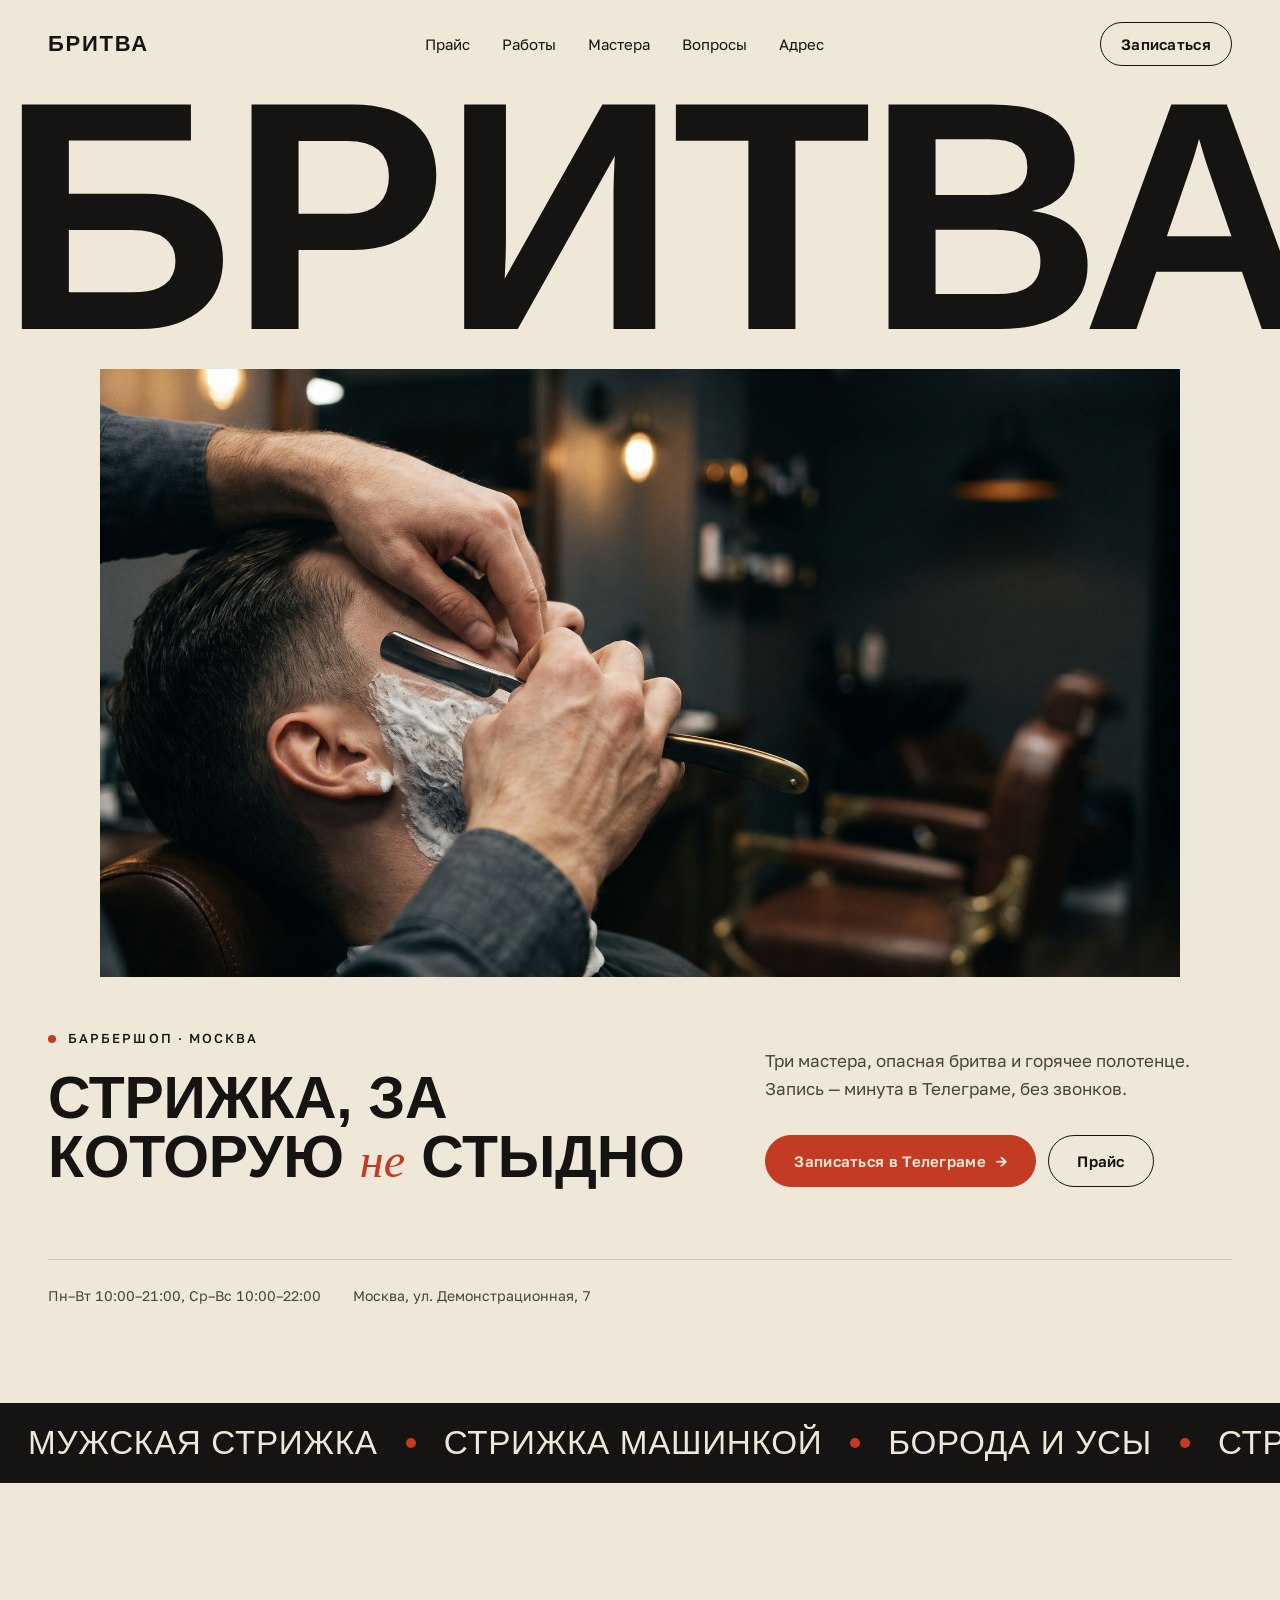
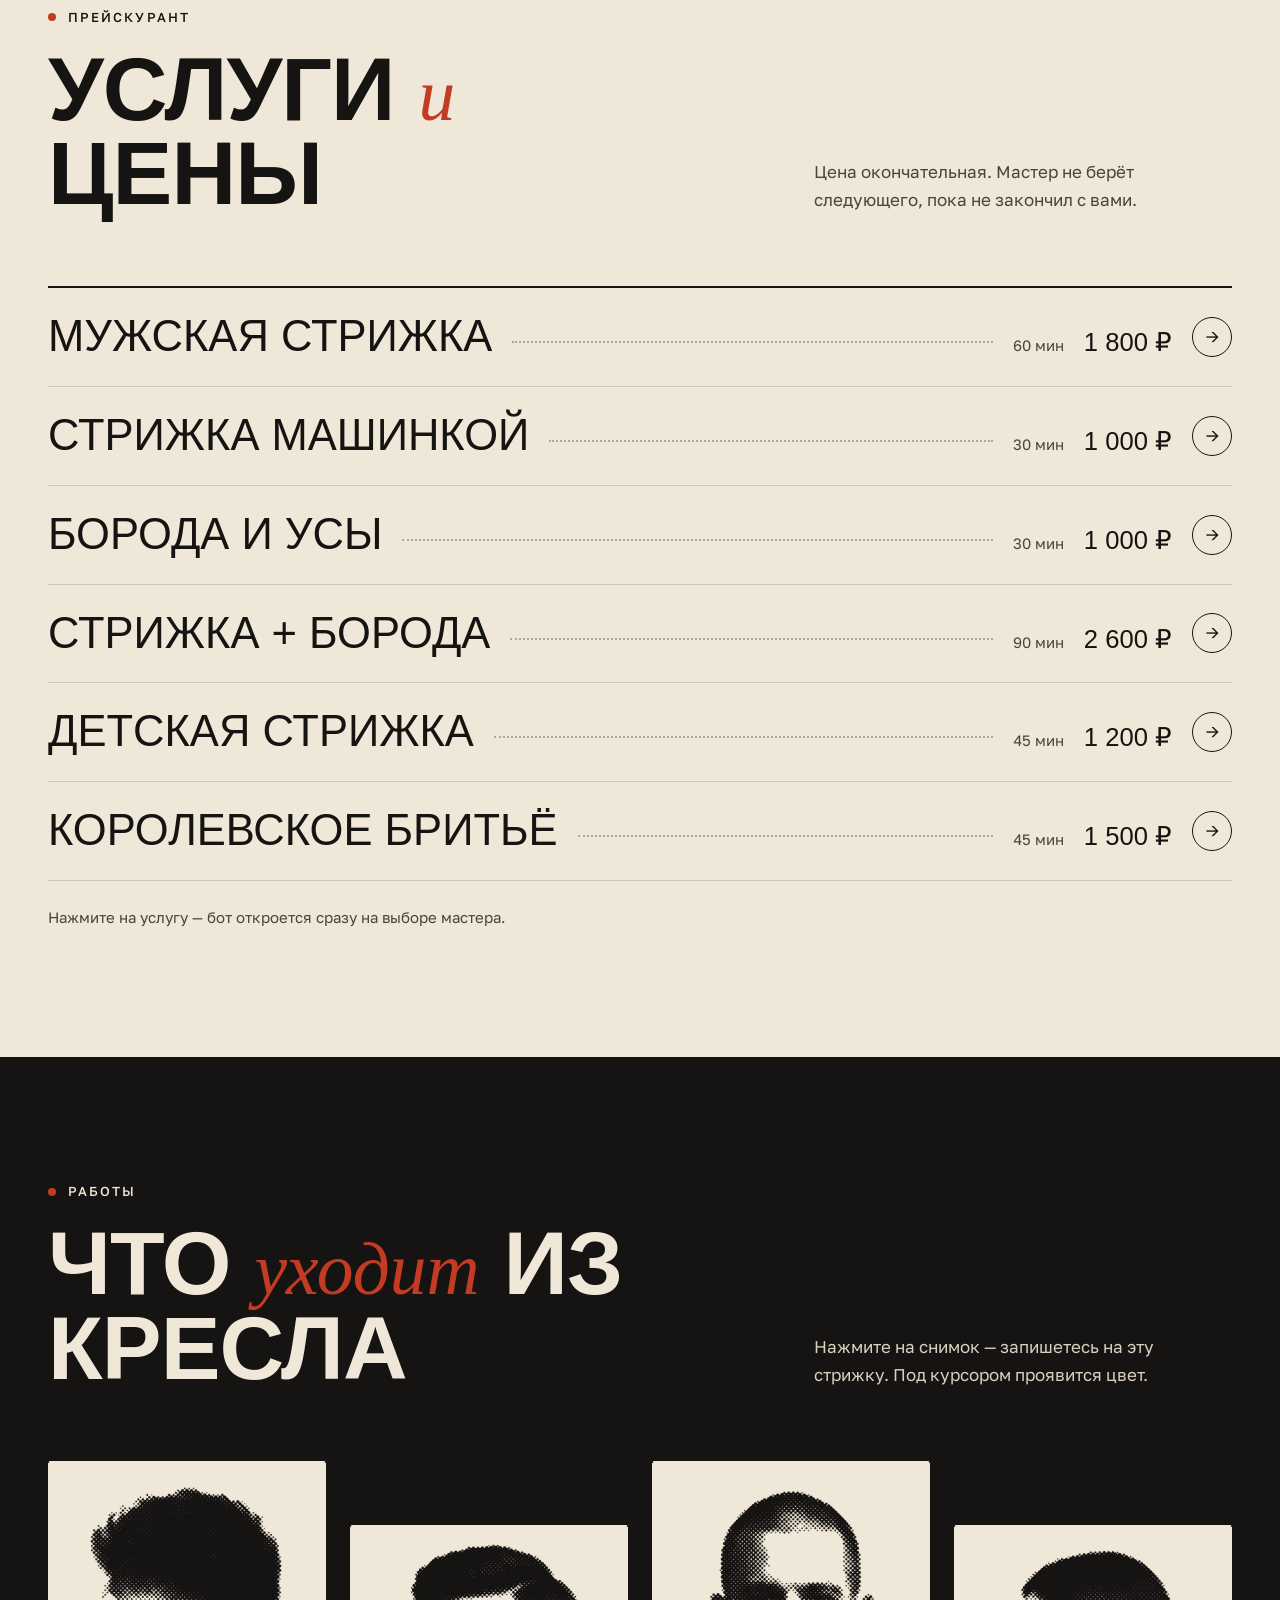
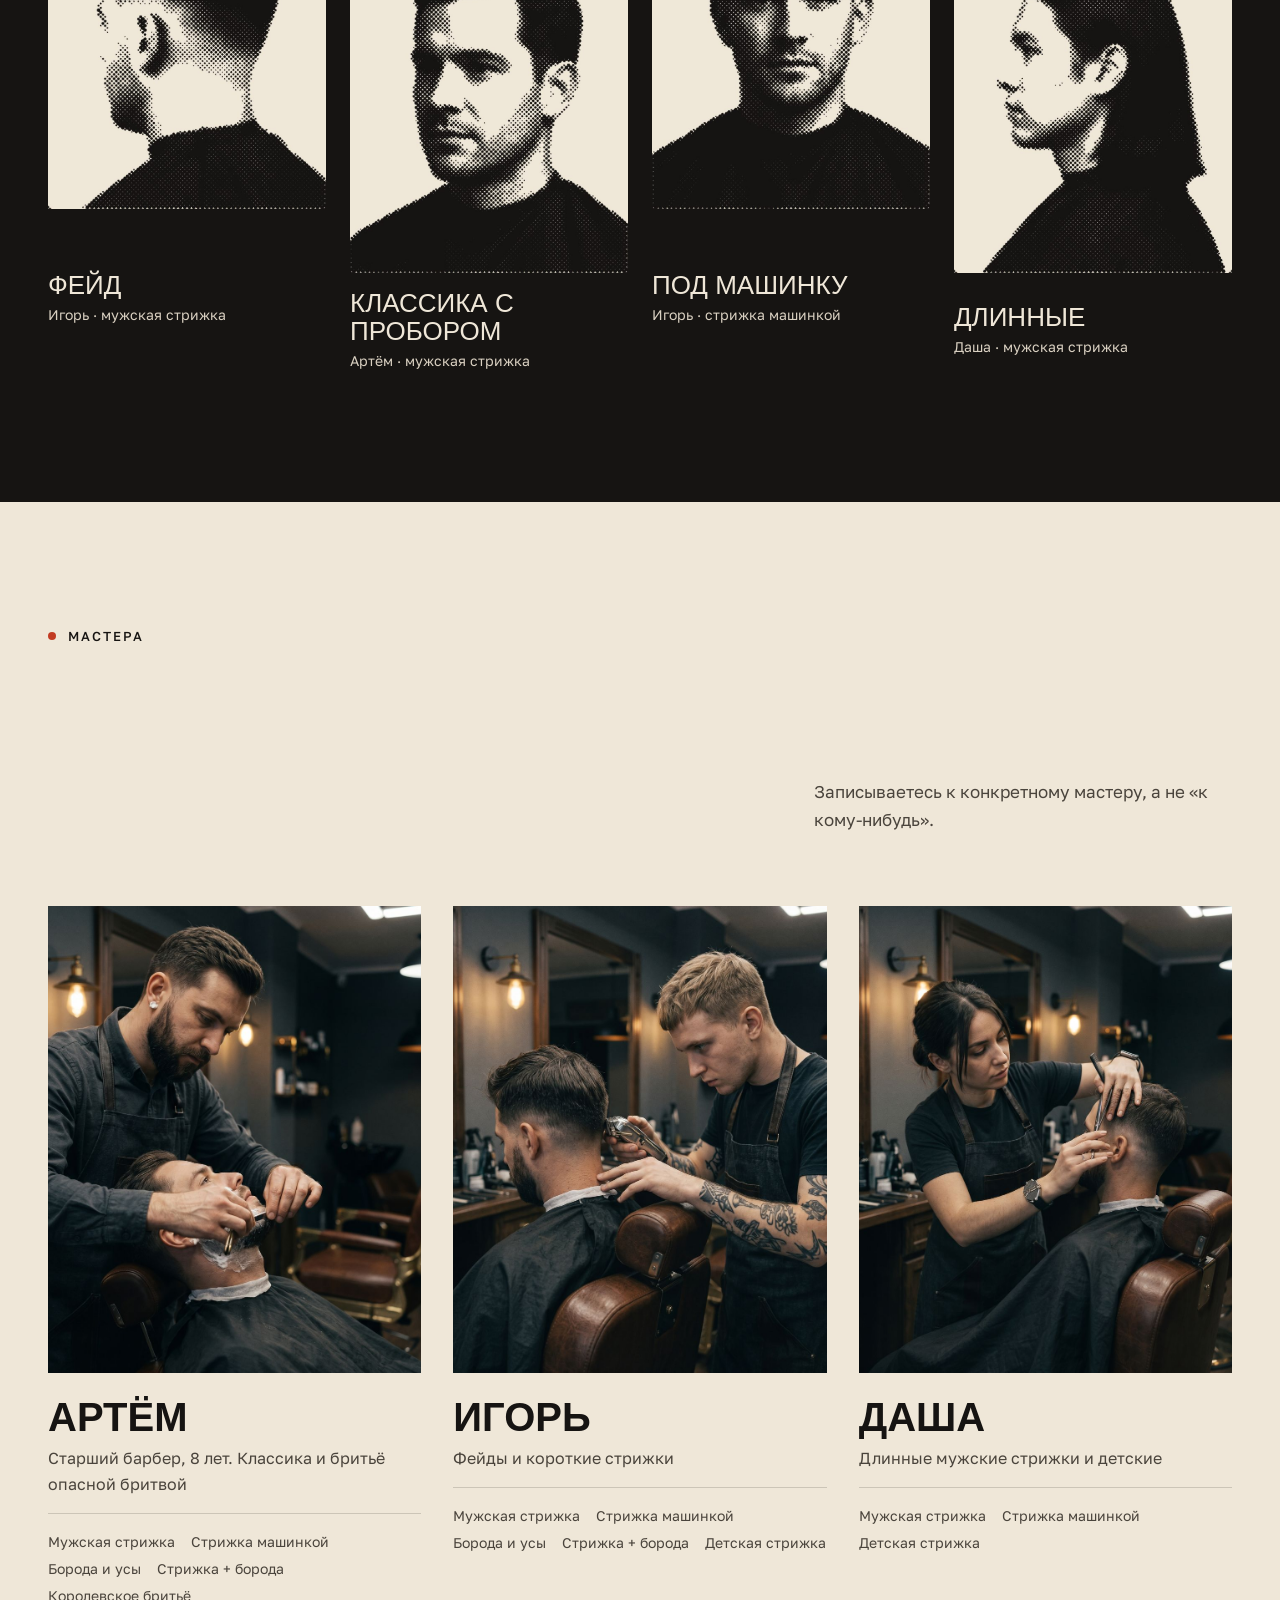
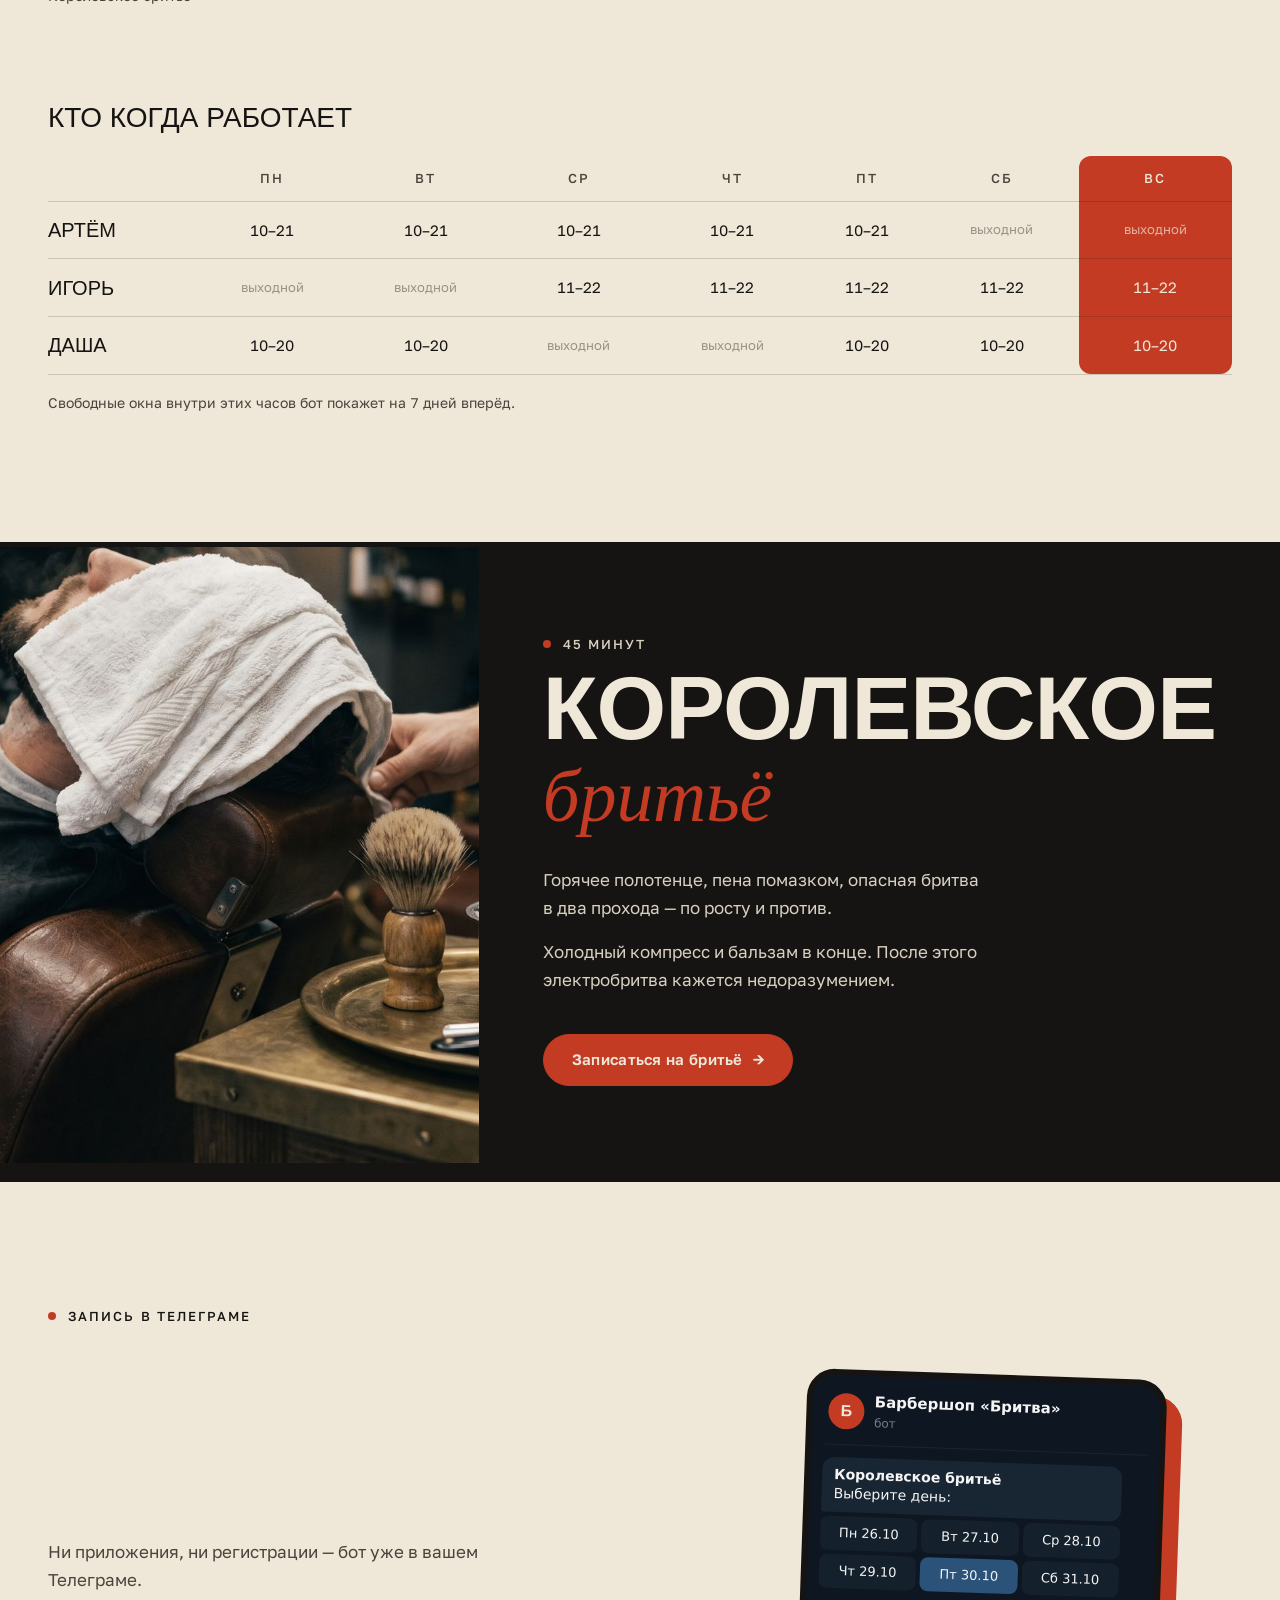
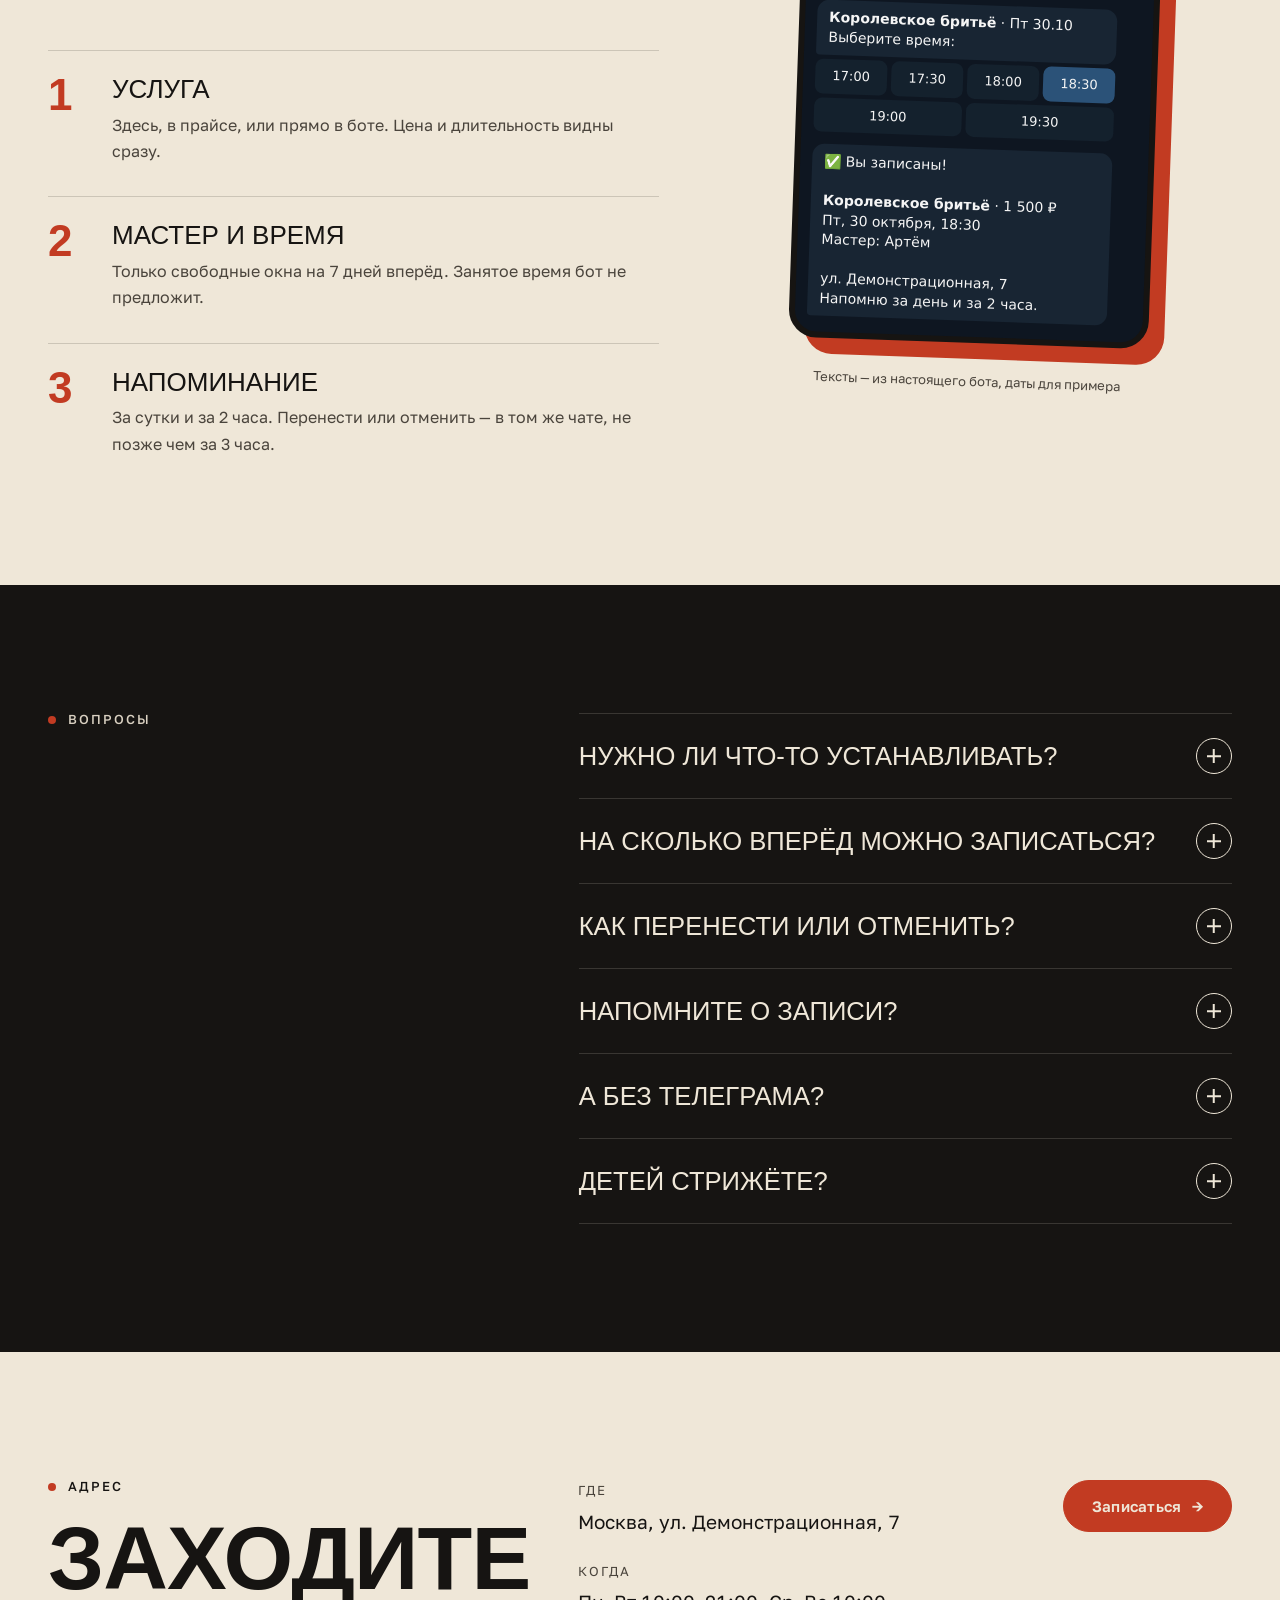
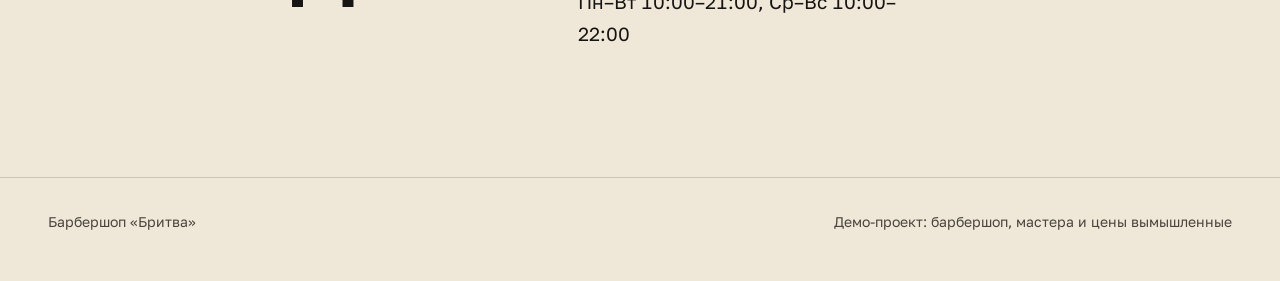
==== commit 40bf24ba: "Сайт: заголовки с переворотом — «за которую не стыдно», «стрижём не под горшок» Старое «Стрижка, кот" ====
--- a/site/index.html
+++ b/site/index.html
@@ -242,7 +242,6 @@
 
 /* ---------- появление при скролле: строки прайса, плитки, заголовки ---------- */
 .js [data-reveal] { opacity: 0; transform: translateY(32px); transition: opacity .6s var(--ease), transform .8s var(--ease); transition-delay: calc(var(--i, 0) * 70ms); }
-.js .menu [data-reveal] { transform: translateX(-48px); }
 .js [data-reveal].in { opacity: 1; transform: none; }
 .js h2[data-reveal] { clip-path: inset(0 0 100% 0); opacity: 1; transform: translateY(24px); transition: clip-path .9s var(--ease), transform .9s var(--ease); }
 .js h2[data-reveal].in { clip-path: inset(0 0 -10% 0); transform: none; }
@@ -323,7 +322,7 @@
   <div class="wrap hero-body">
     <div>
       <p class="kicker">Барбершоп · Москва</p>
-      <h1>Стрижка, которую <em>не надо</em> объяснять</h1>
+      <h1>Стрижка, за которую <em>не</em> стыдно</h1>
     </div>
     <div class="hero-side">
       <p class="lead">Три мастера, опасная бритва и горячее полотенце. Запись — минута в Телеграме, без звонков.</p>
@@ -561,11 +560,8 @@
 (() => {
   const still = matchMedia("(prefers-reduced-motion: reduce)").matches;
 
-  // Строки прайса размечаются здесь, а не в build.py: разметка MENU общая с v1
-  document.querySelectorAll(".menu li").forEach((li, i) => {
-    li.setAttribute("data-reveal", "");
-    li.style.setProperty("--i", i);
-  });
+  // Прайс не выезжает: это основной контент, а NN/g прямо пишет, что анимации
+  // появления — для вторичного. Двигаются только заголовки и плитки галереи
   const seen = new IntersectionObserver((entries) => {
     for (const e of entries) {
       if (!e.isIntersecting) continue;
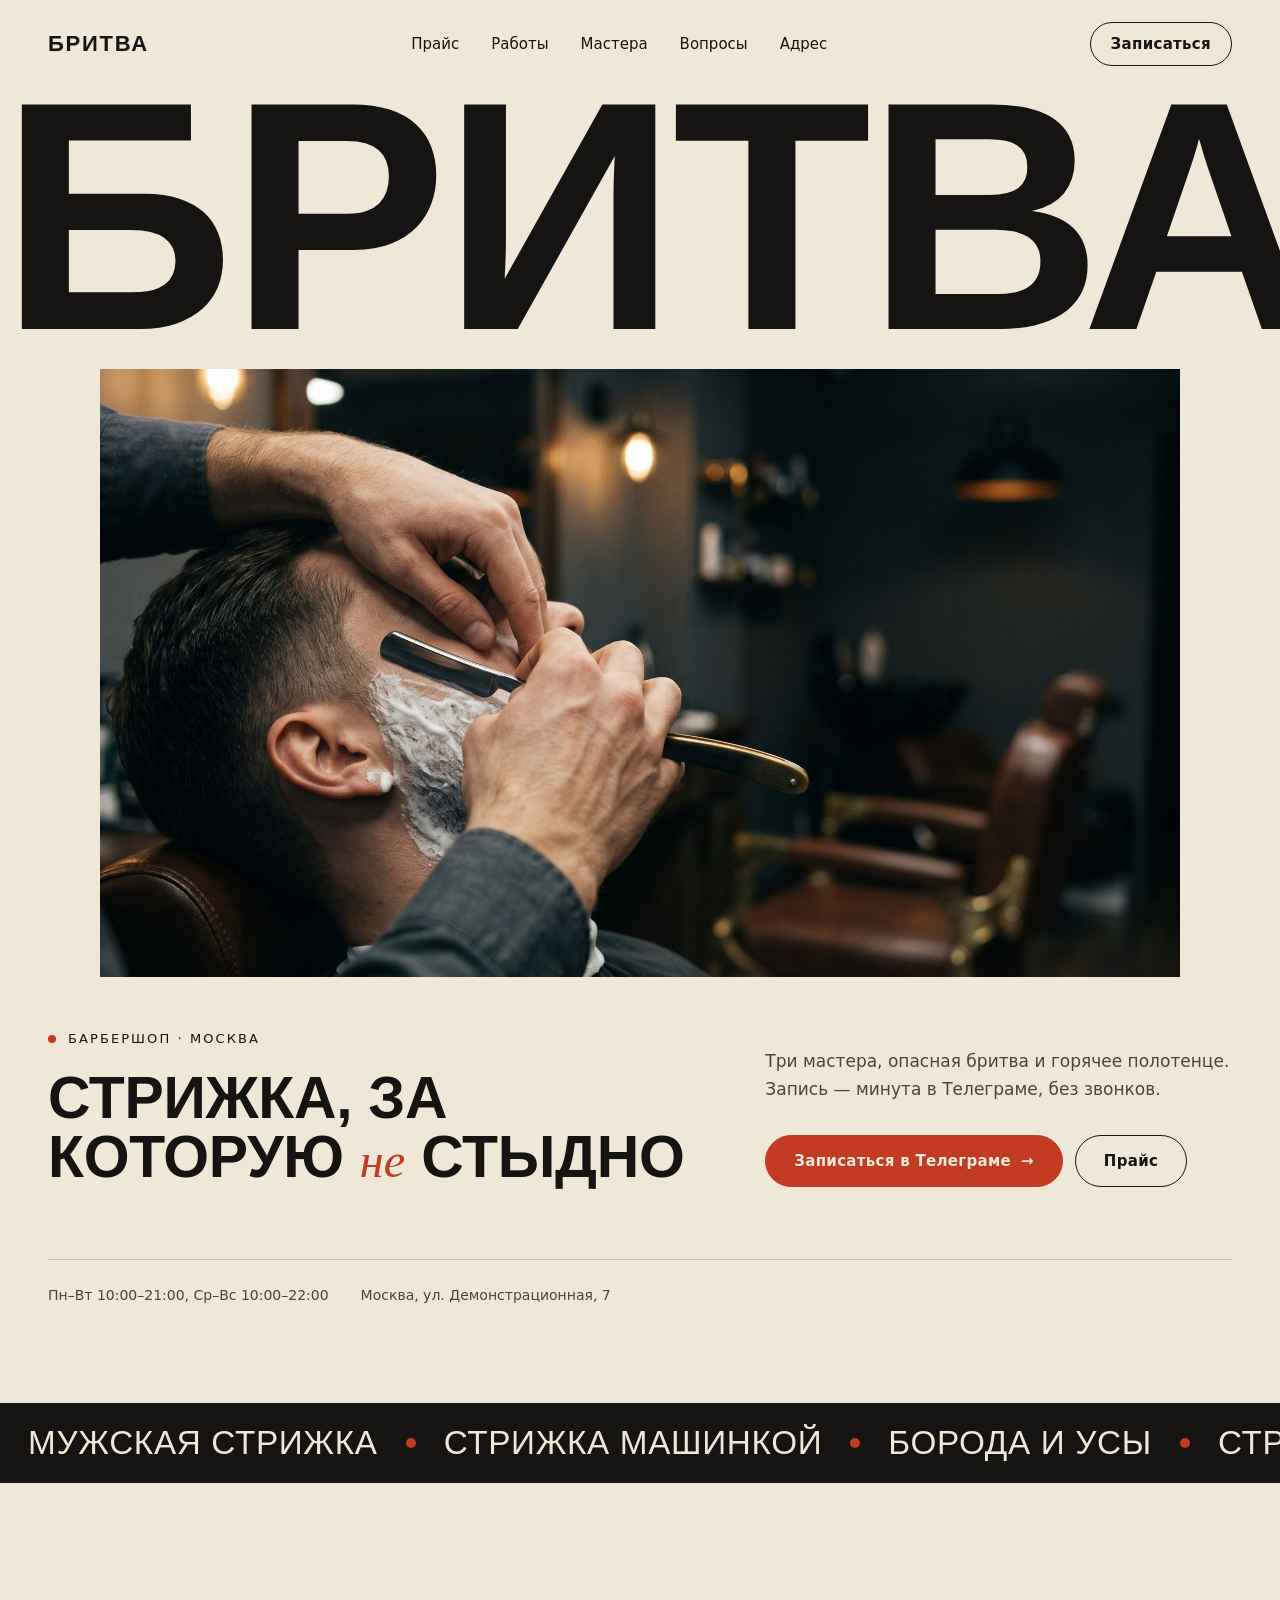
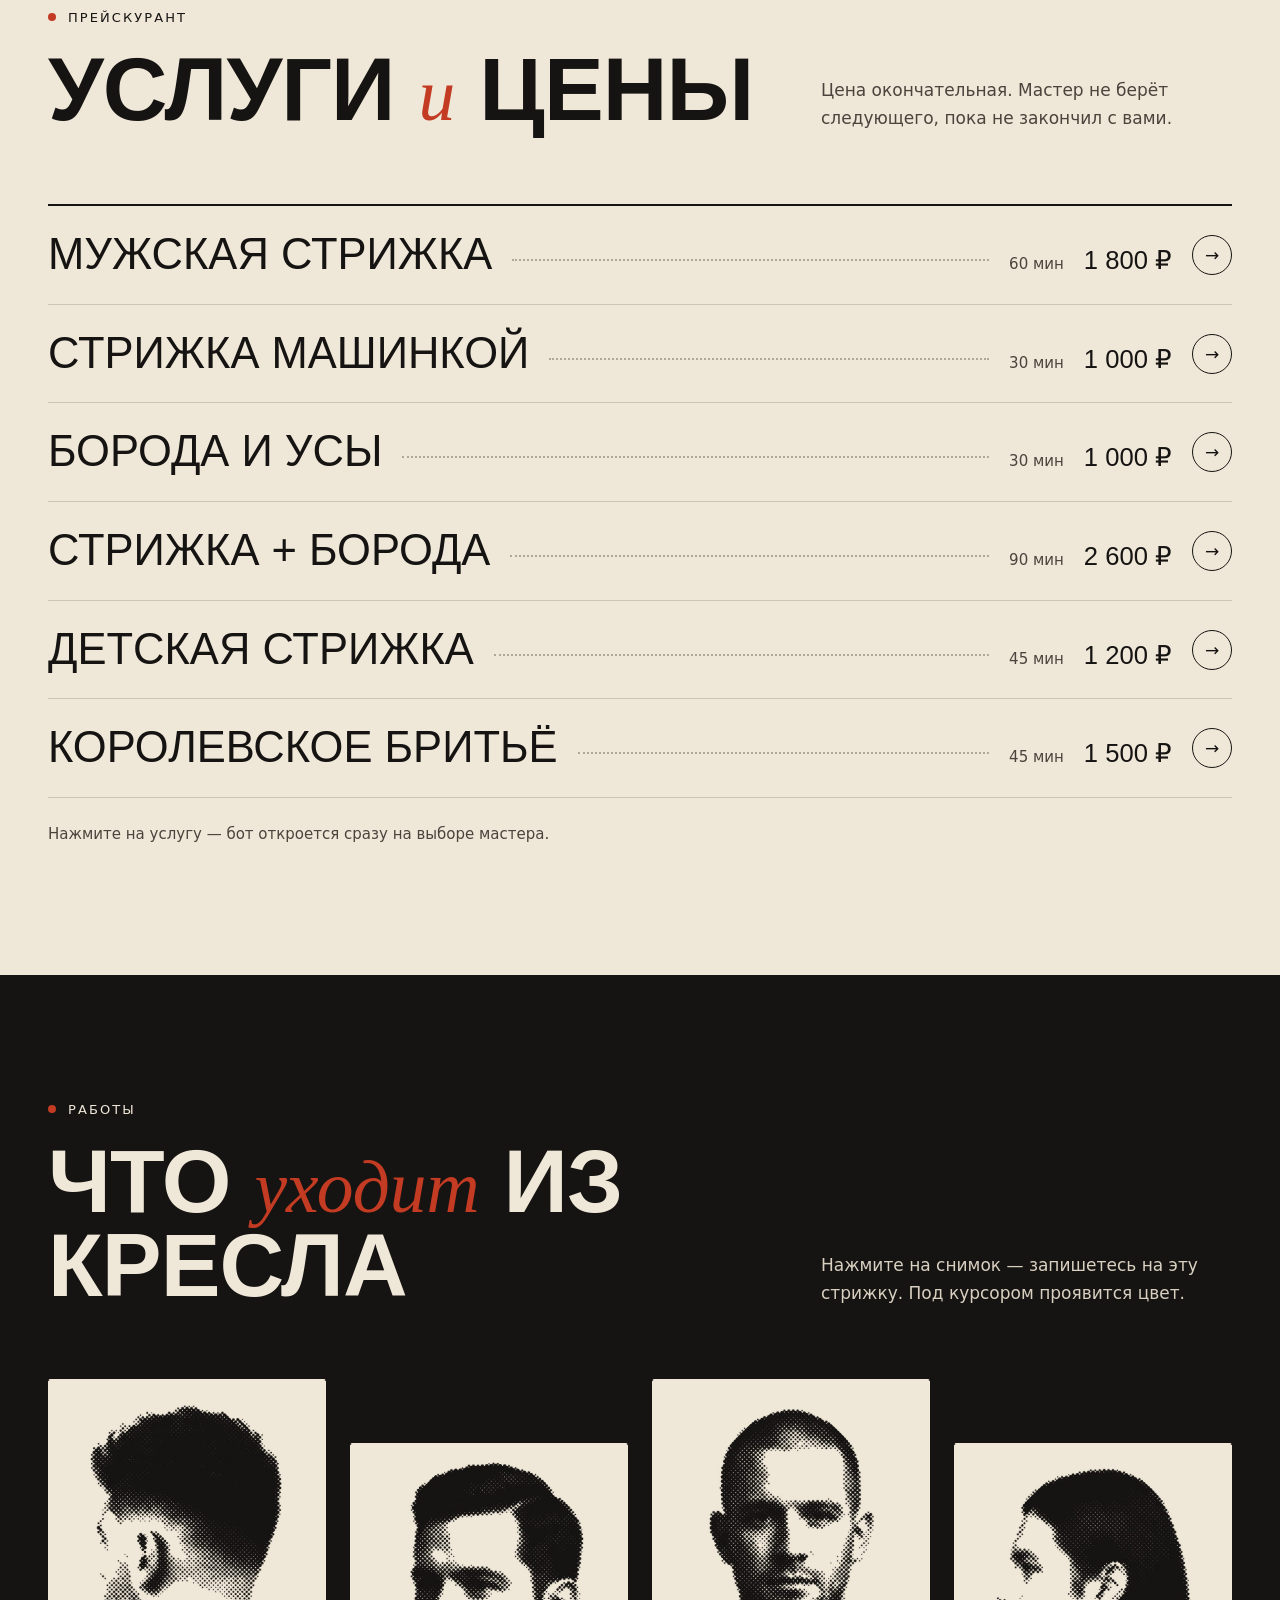
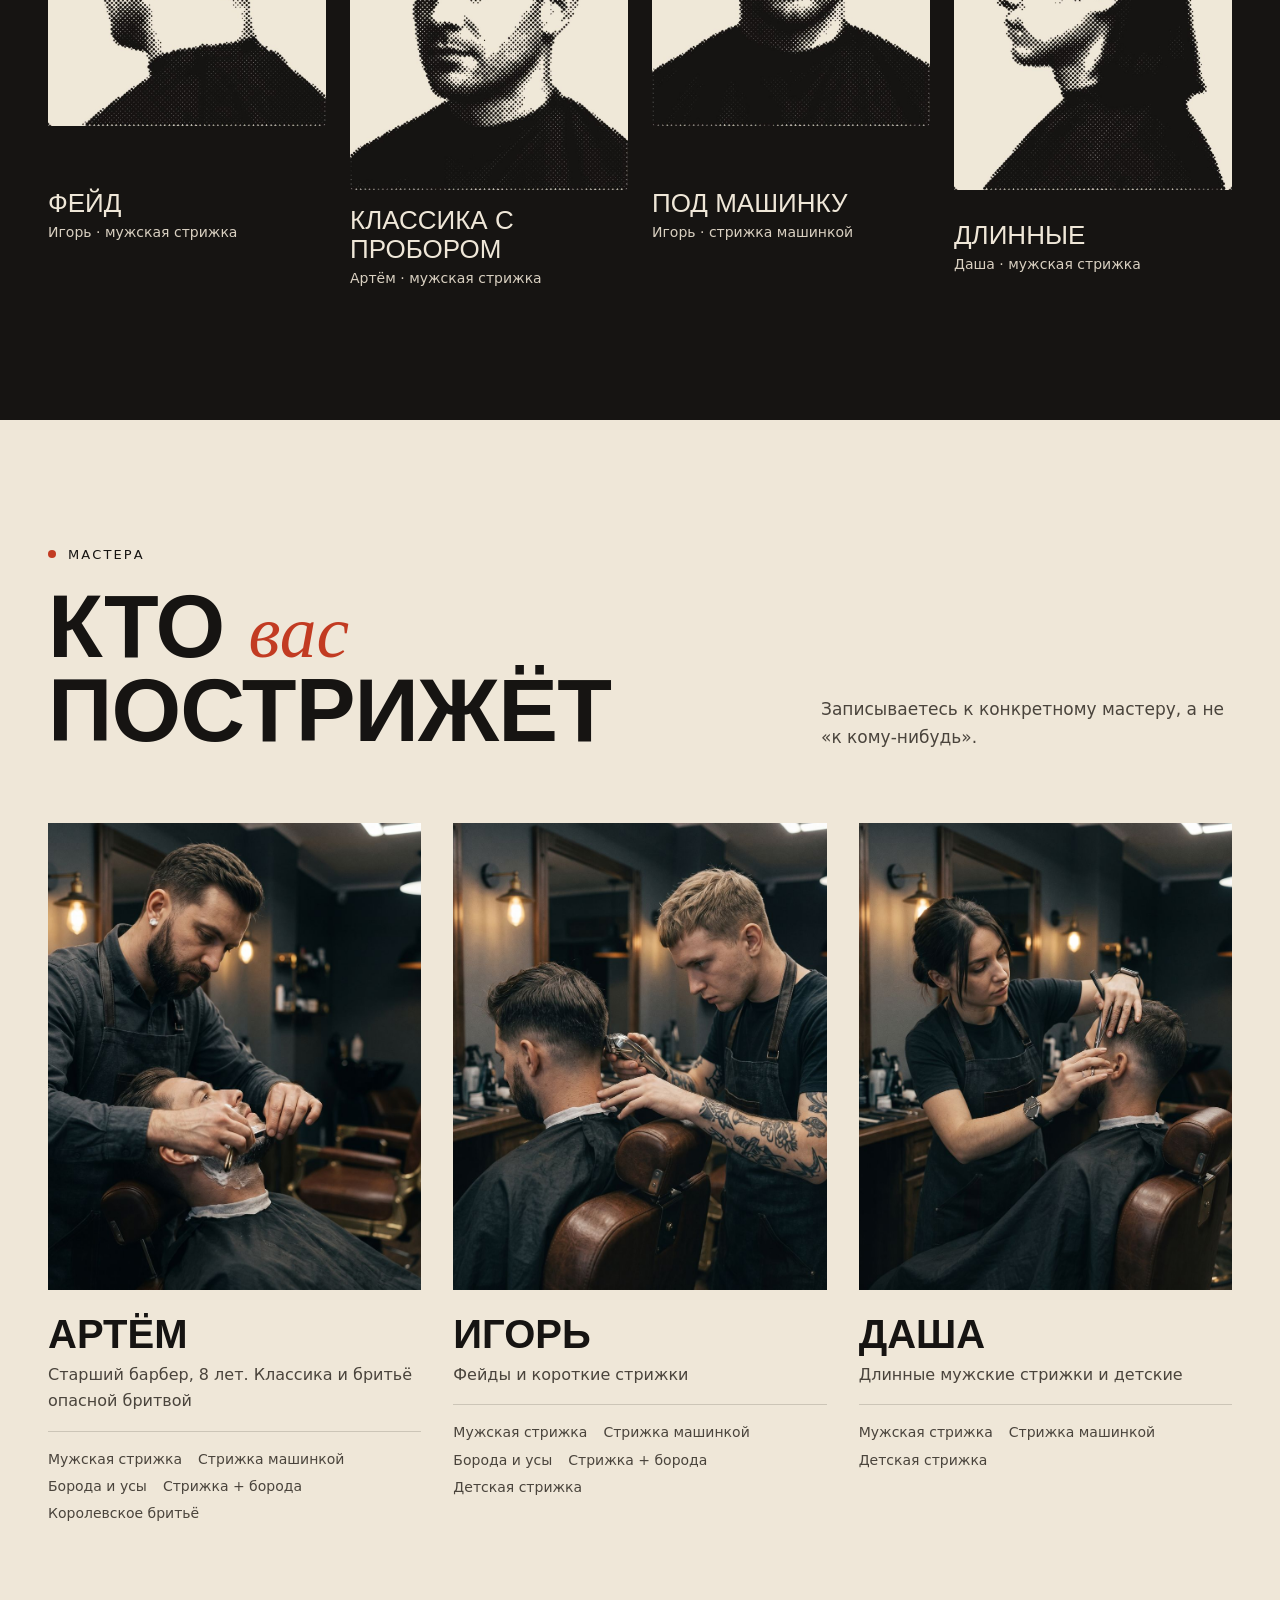
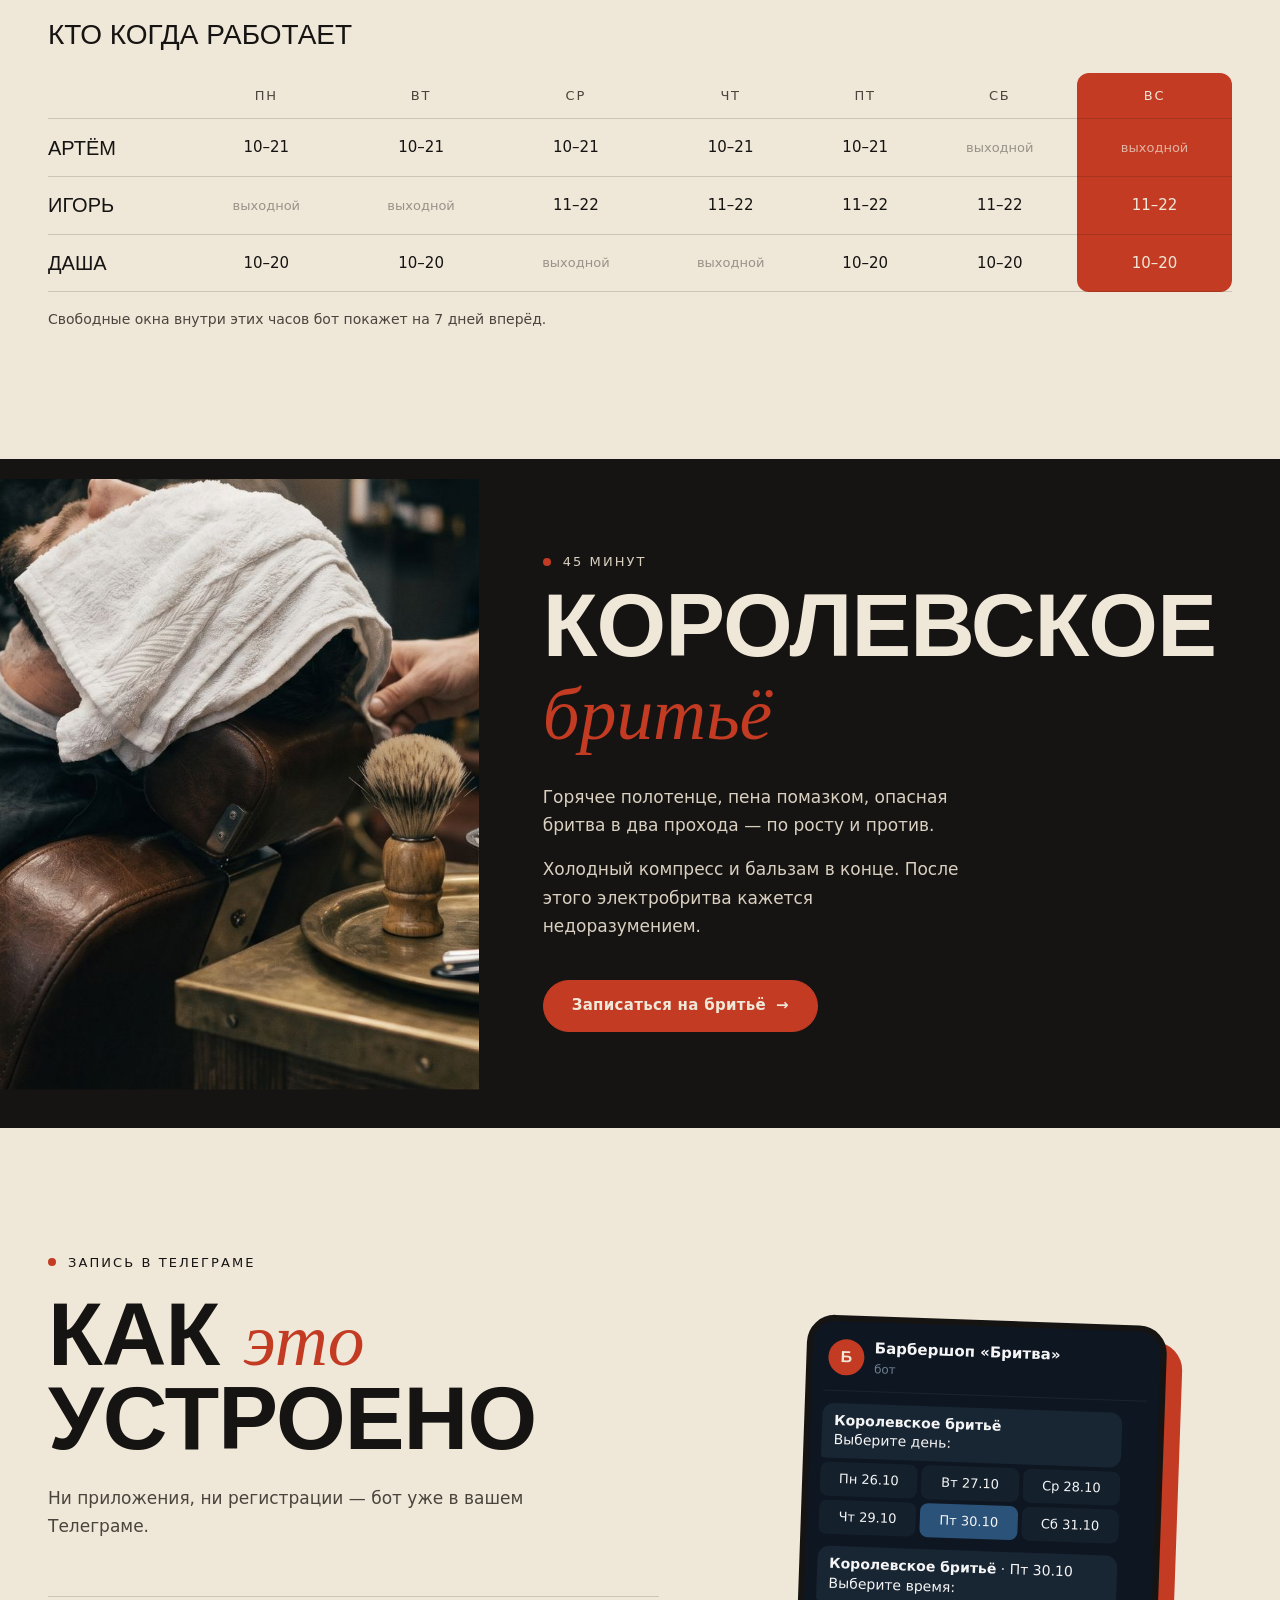
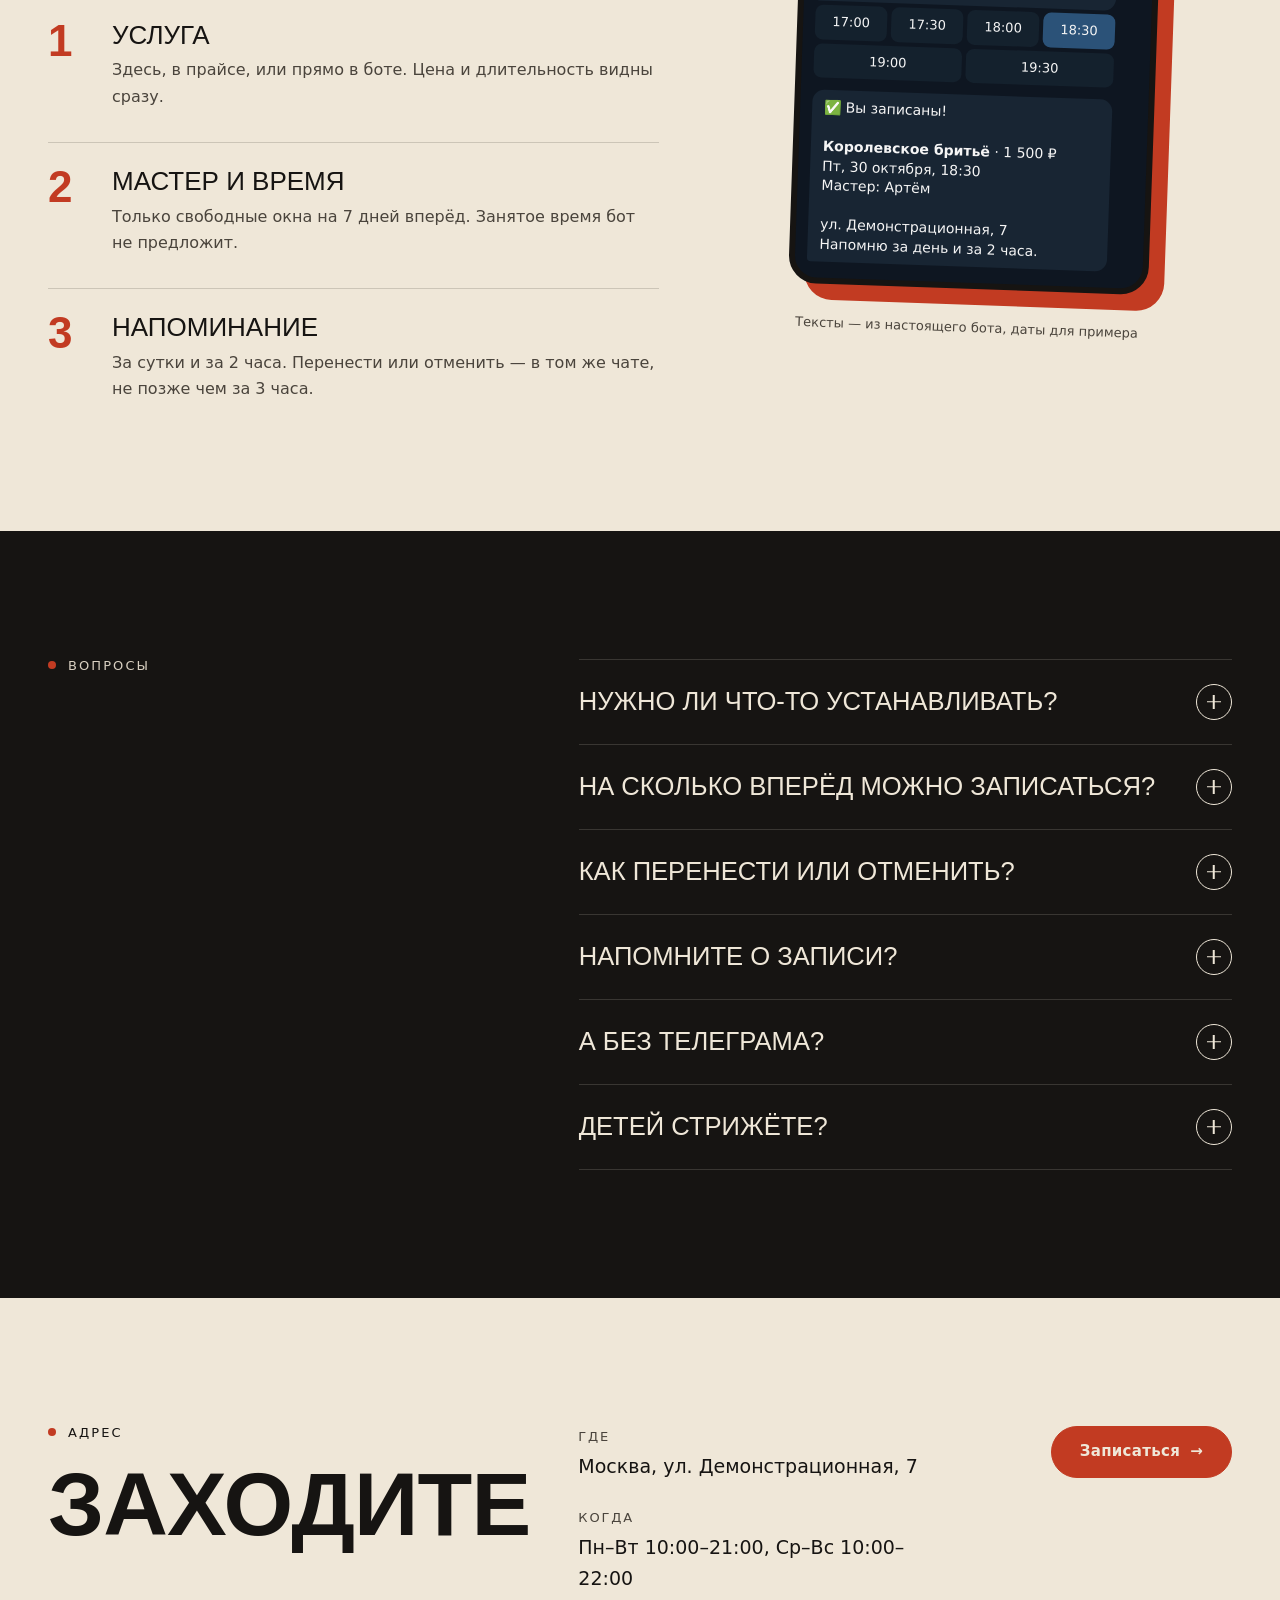
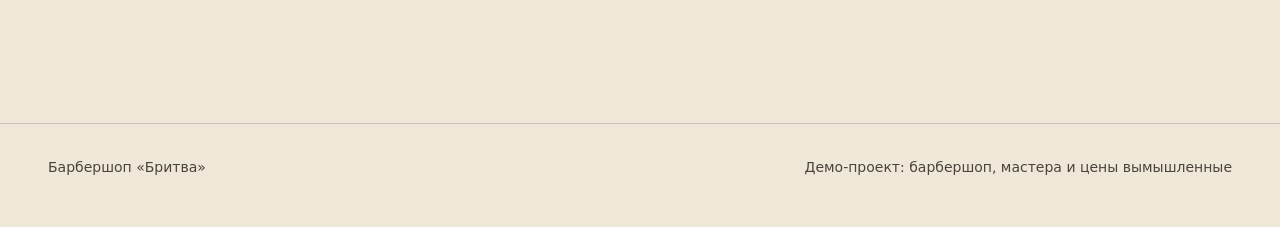
==== commit cfbdae3a: "Сайт на GitHub Pages: без холодного старта Render Первое открытие сайта на бесплатном Render шло 52 " ====
--- a/site/index.html
+++ b/site/index.html
@@ -3,6 +3,7 @@
 <html lang="ru">
 <head>
 <meta charset="utf-8">
+<meta http-equiv="Content-Security-Policy" content="default-src 'self'; img-src 'self' data:; style-src 'self' 'unsafe-inline' https://fonts.googleapis.com; font-src https://fonts.gstatic.com; script-src 'self' 'unsafe-inline'; connect-src 'none'; base-uri 'none'; form-action 'none'">
 <meta name="viewport" content="width=device-width, initial-scale=1">
 <title>Бритва — барбершоп, запись в Телеграме</title>
 <meta name="description" content="Мужские стрижки, борода и королевское бритьё. Три мастера, запись в Телеграме за минуту.">
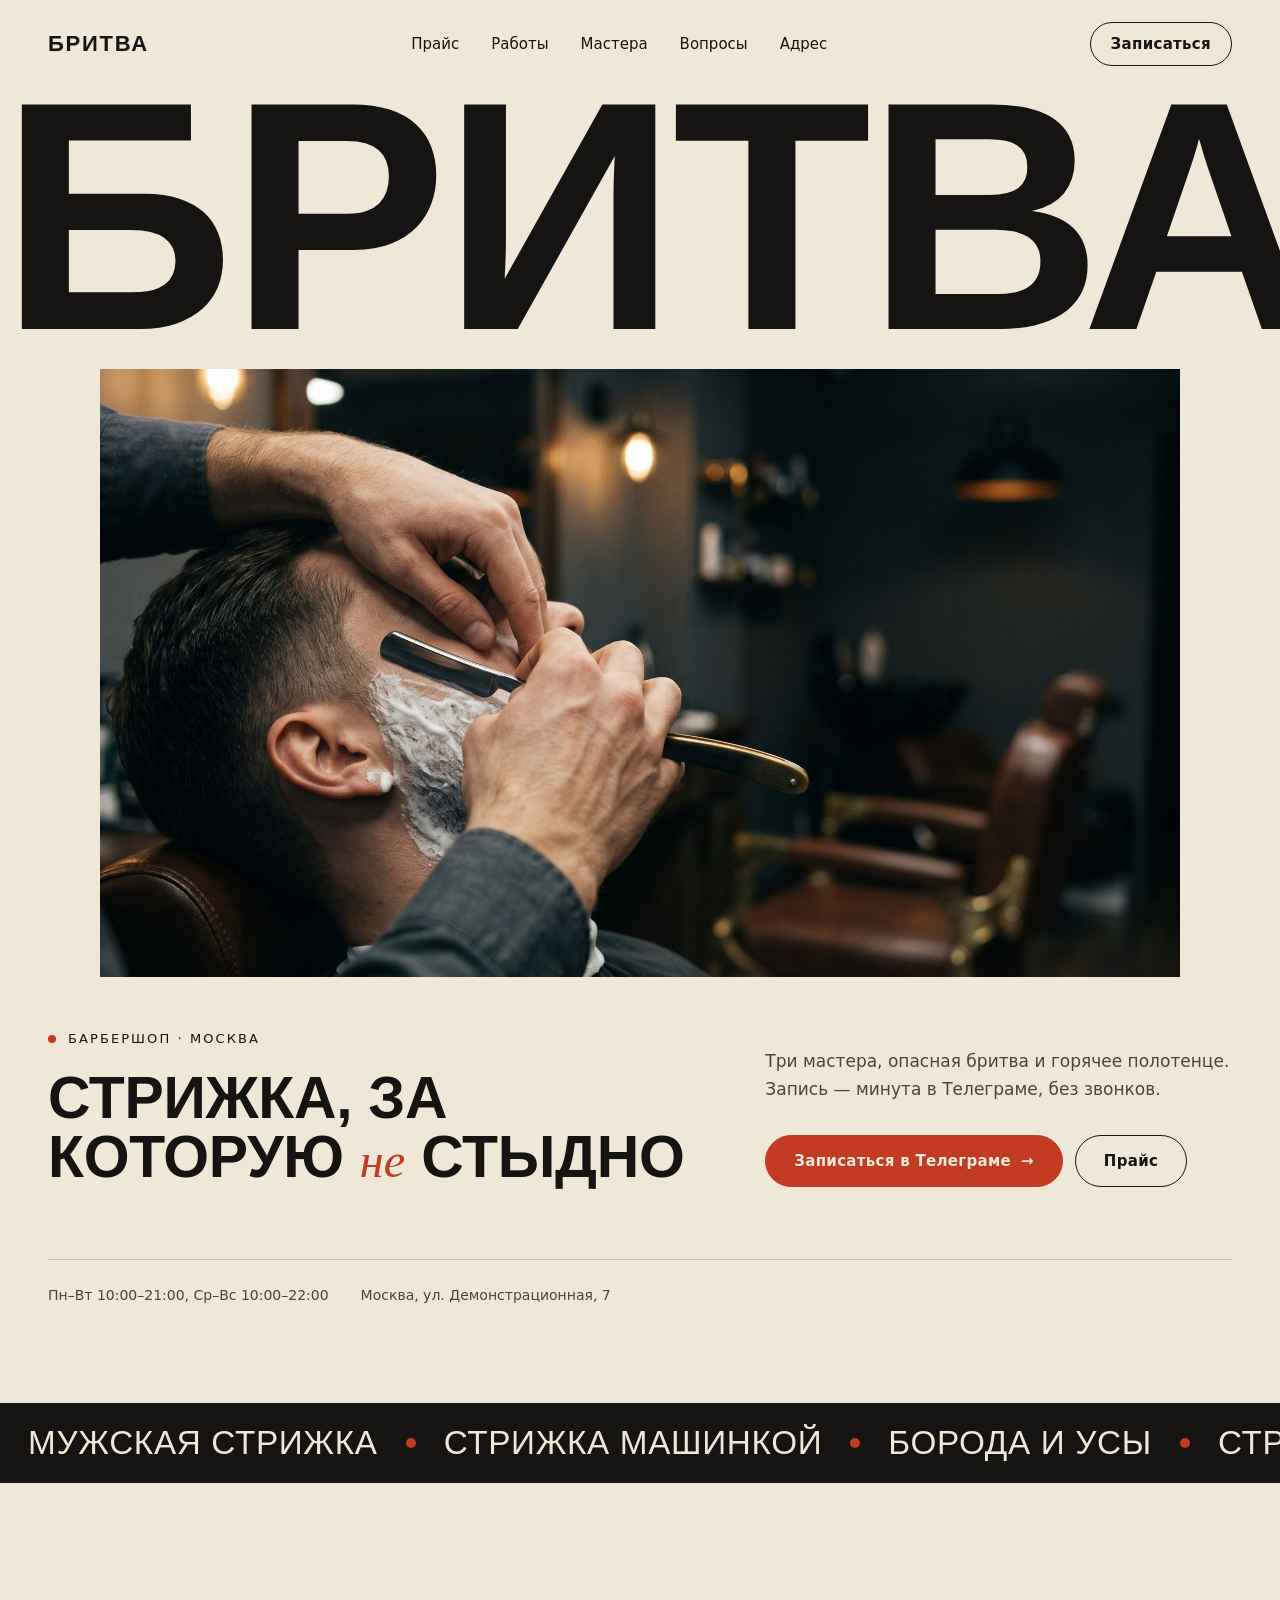
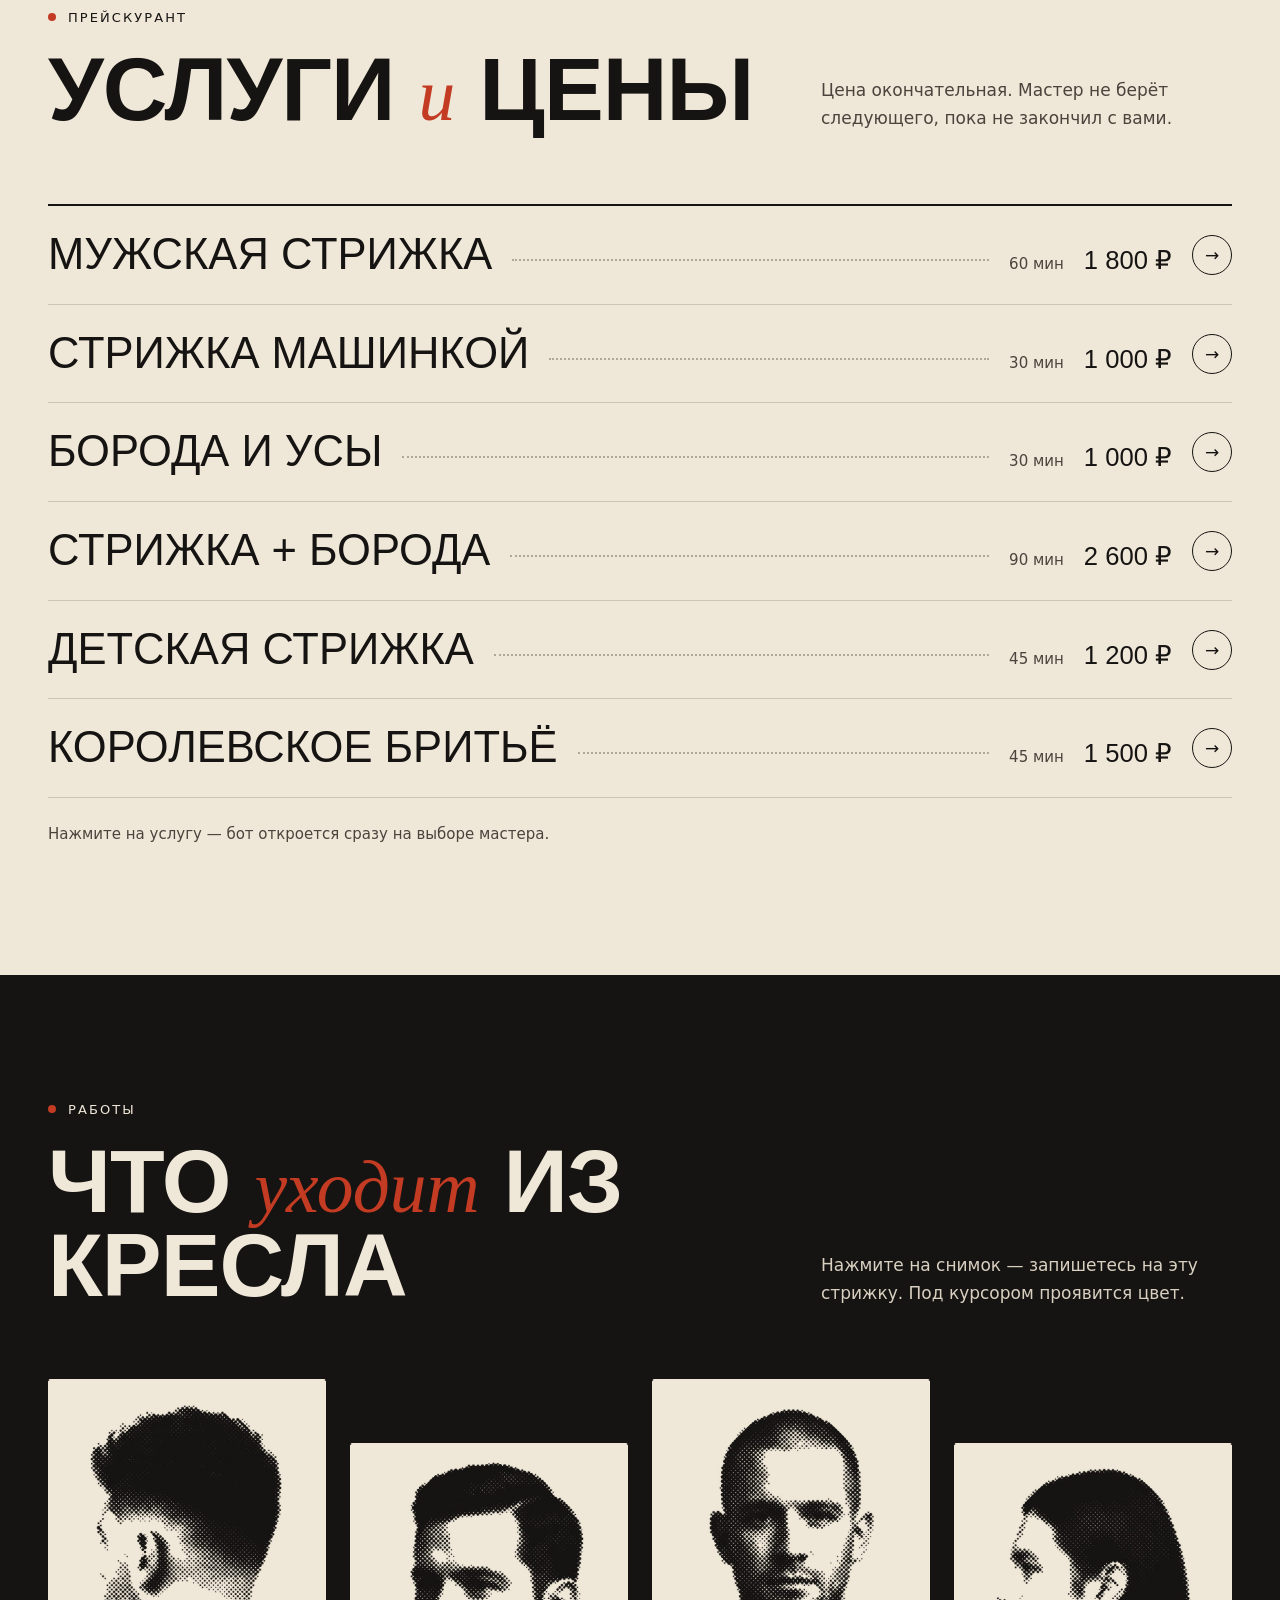
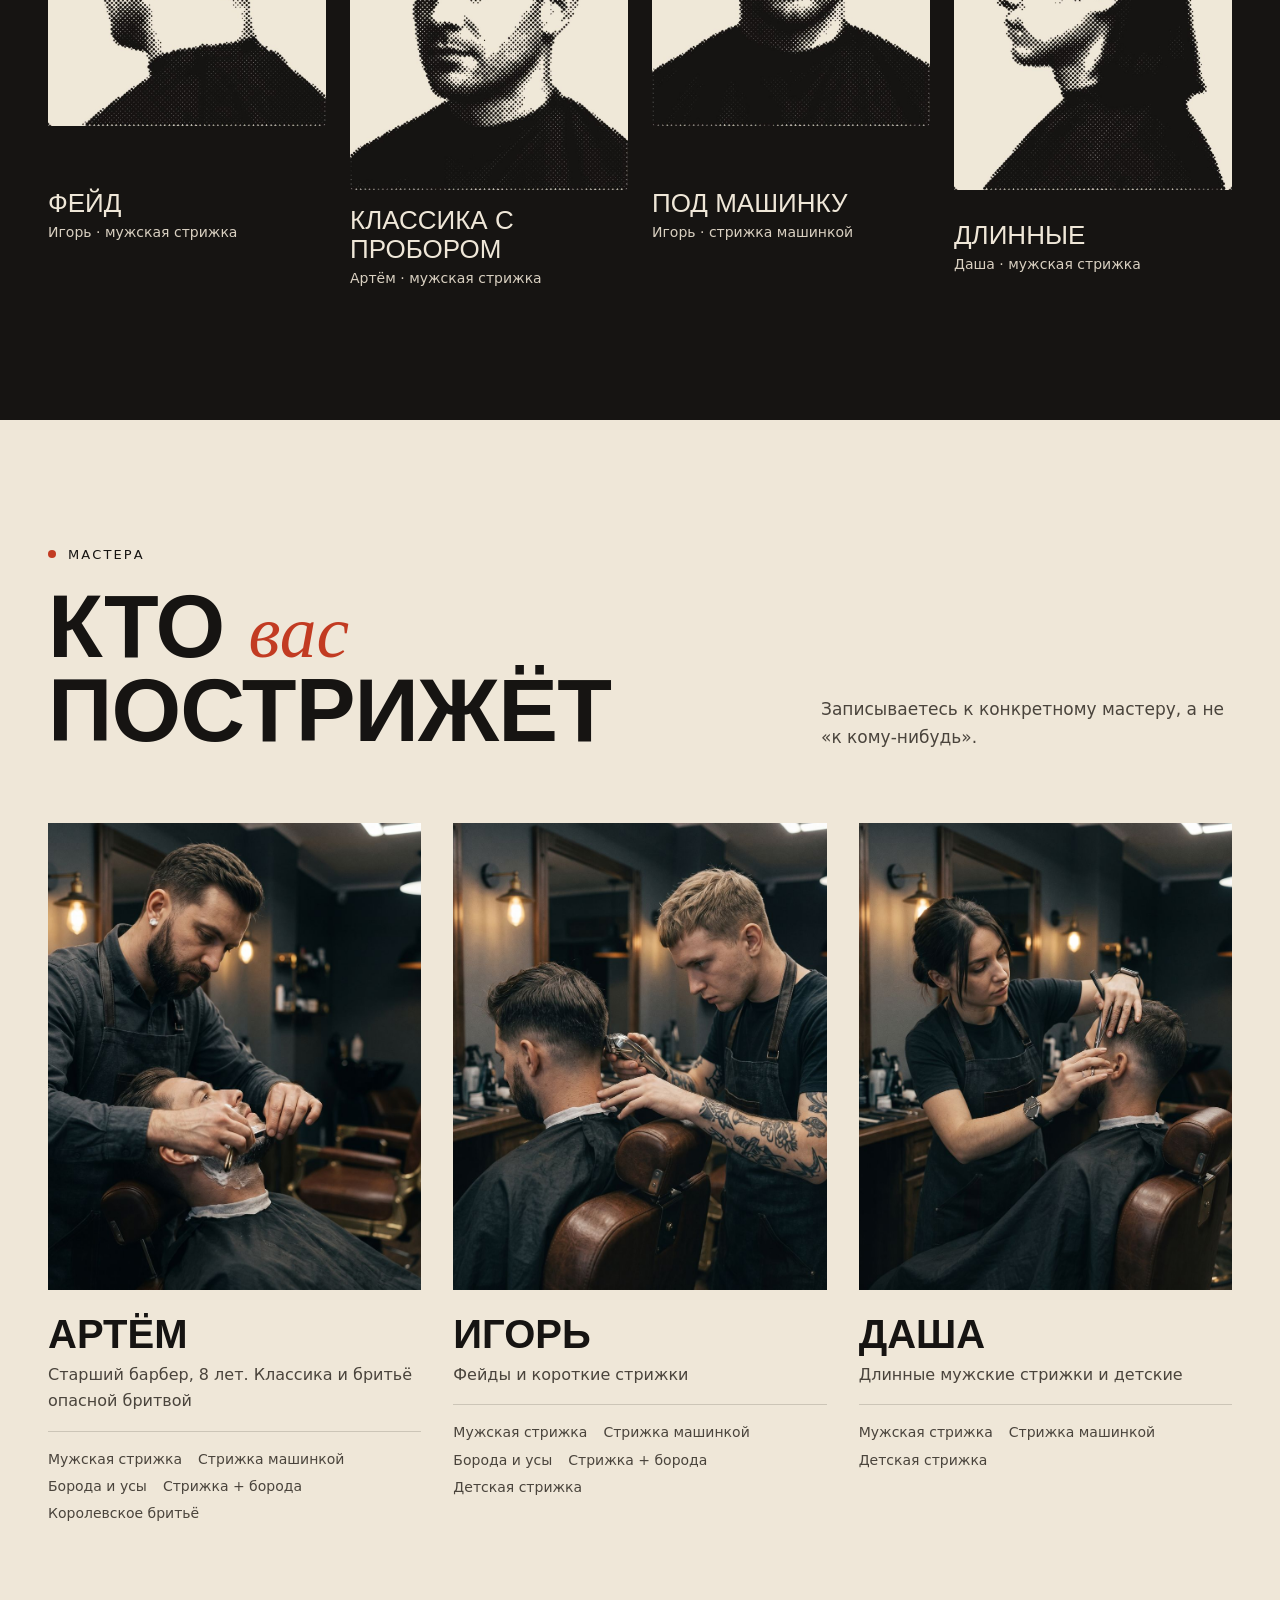
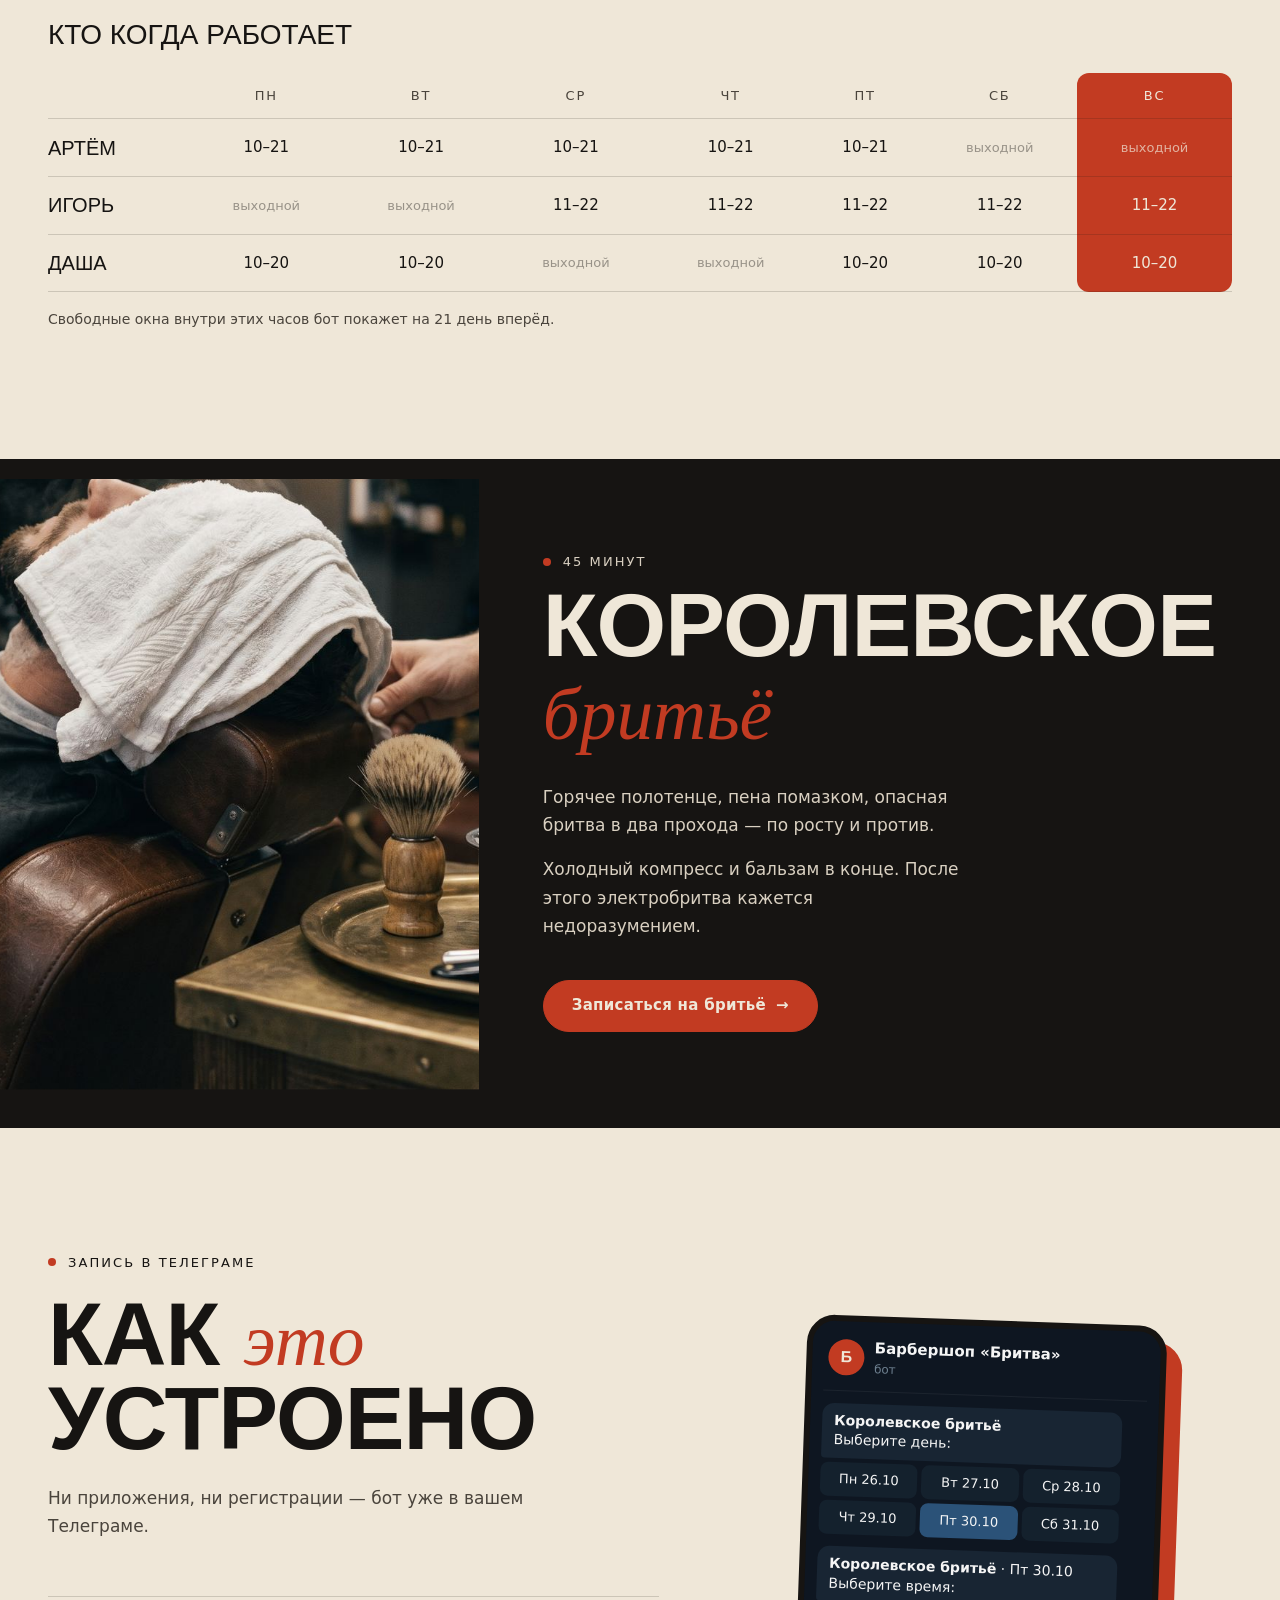
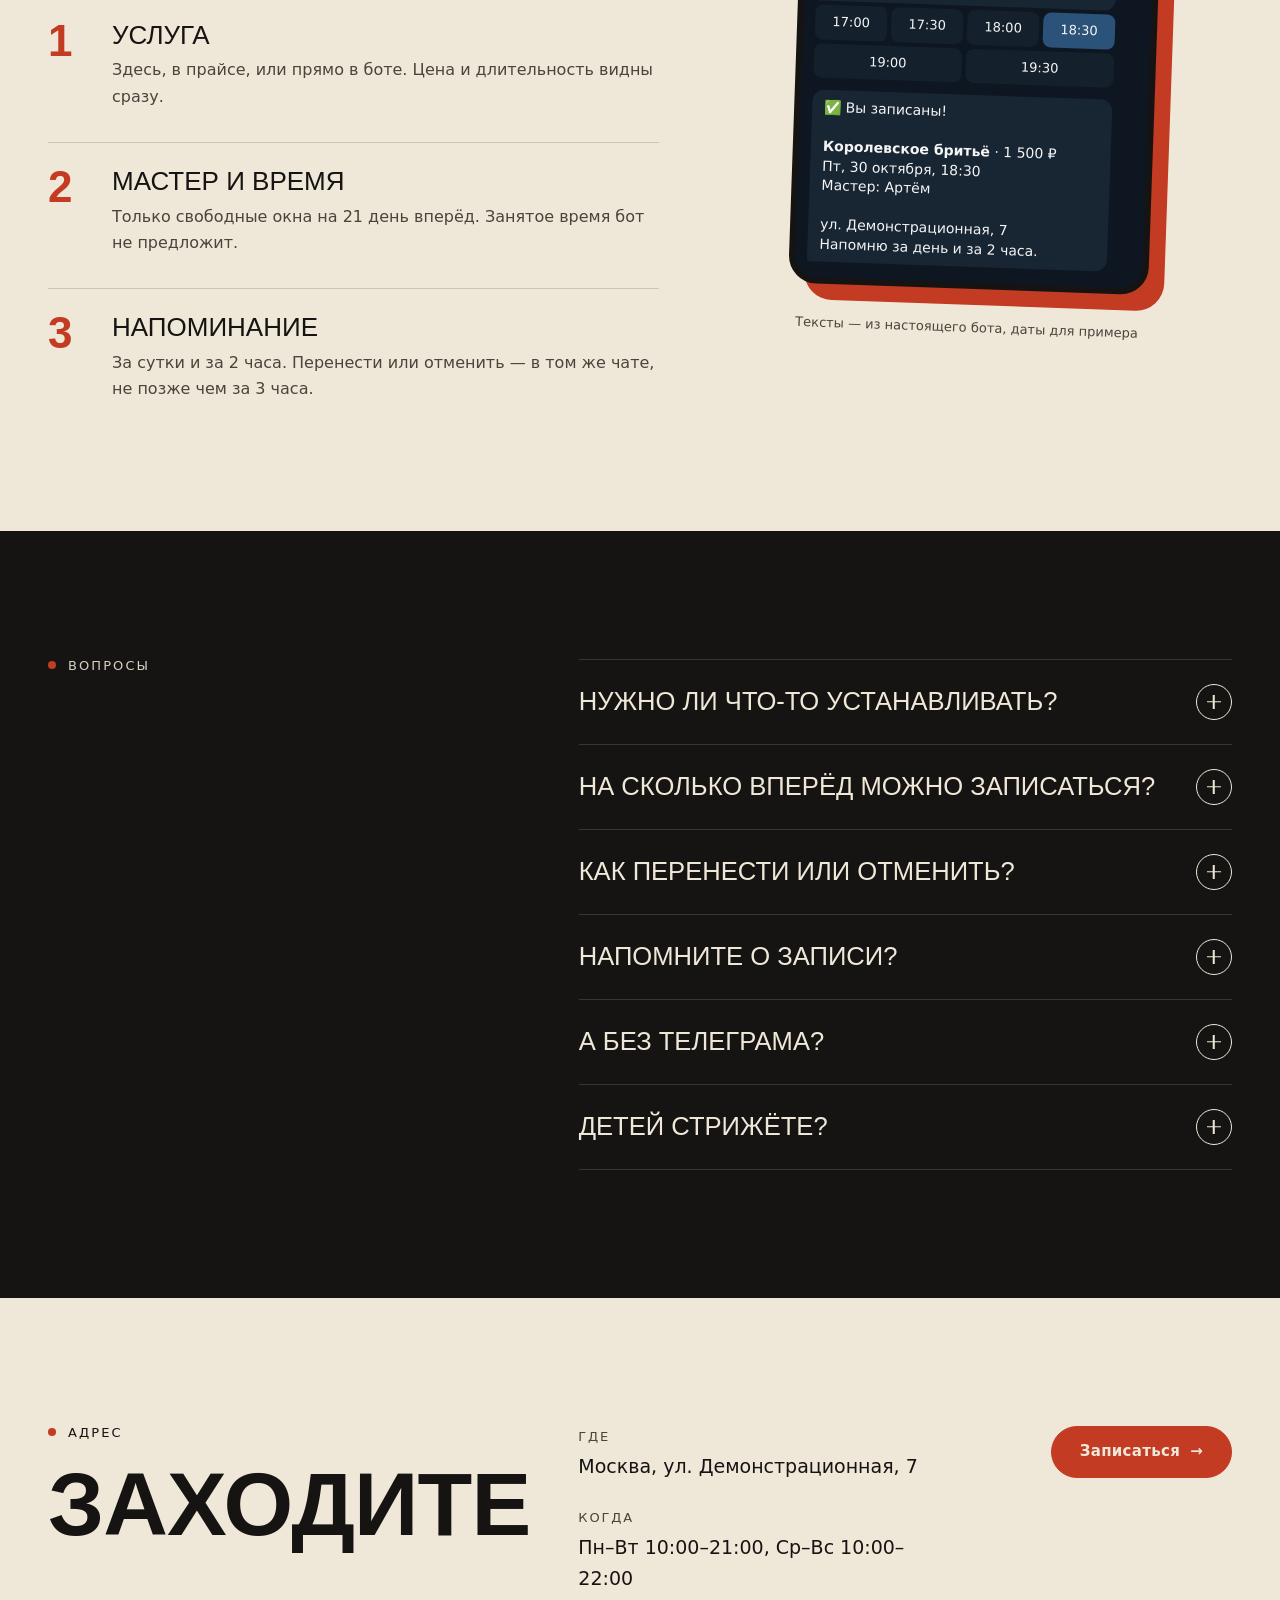
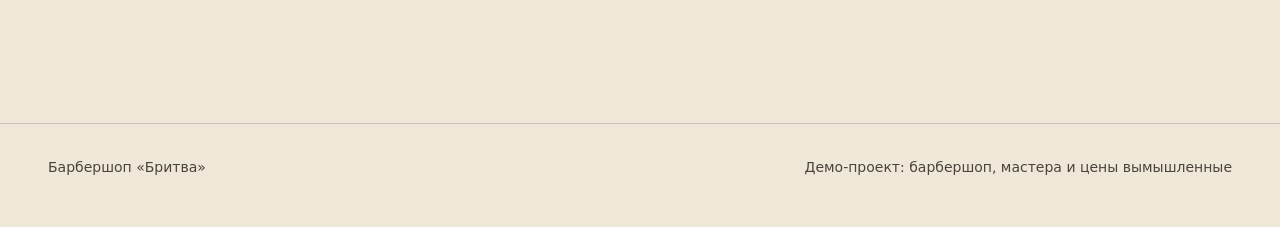
==== commit 2ca64275: "Mini App с календарём: запись на три недели вперёд из Telegram Календарь показывает у каждого дня чи" ====
--- a/site/index.html
+++ b/site/index.html
@@ -436,7 +436,7 @@
         </tbody>
       </table>
       </div>
-      <p class="sched-note">Свободные окна внутри этих часов бот покажет на 7&nbsp;дней вперёд.</p>
+      <p class="sched-note">Свободные окна внутри этих часов бот покажет на 21&nbsp;день вперёд.</p>
     </div>
   </div>
 </section>
@@ -465,7 +465,7 @@
         </li>
         <li>
           <h3>Мастер и время</h3>
-          <p>Только свободные окна на 7&nbsp;дней вперёд. Занятое время бот не предложит.</p>
+          <p>Только свободные окна на 21&nbsp;день вперёд. Занятое время бот не предложит.</p>
         </li>
         <li>
           <h3>Напоминание</h3>
@@ -509,7 +509,7 @@
       </details>
       <details>
         <summary>На сколько вперёд можно записаться?<span class="plus" aria-hidden="true"></span></summary>
-        <p>На 7&nbsp;дней. Дальше мастера расписание ещё не открыли.</p>
+        <p>На 21&nbsp;день. Дальше мастера расписание ещё не открыли.</p>
       </details>
       <details>
         <summary>Как перенести или отменить?<span class="plus" aria-hidden="true"></span></summary>
